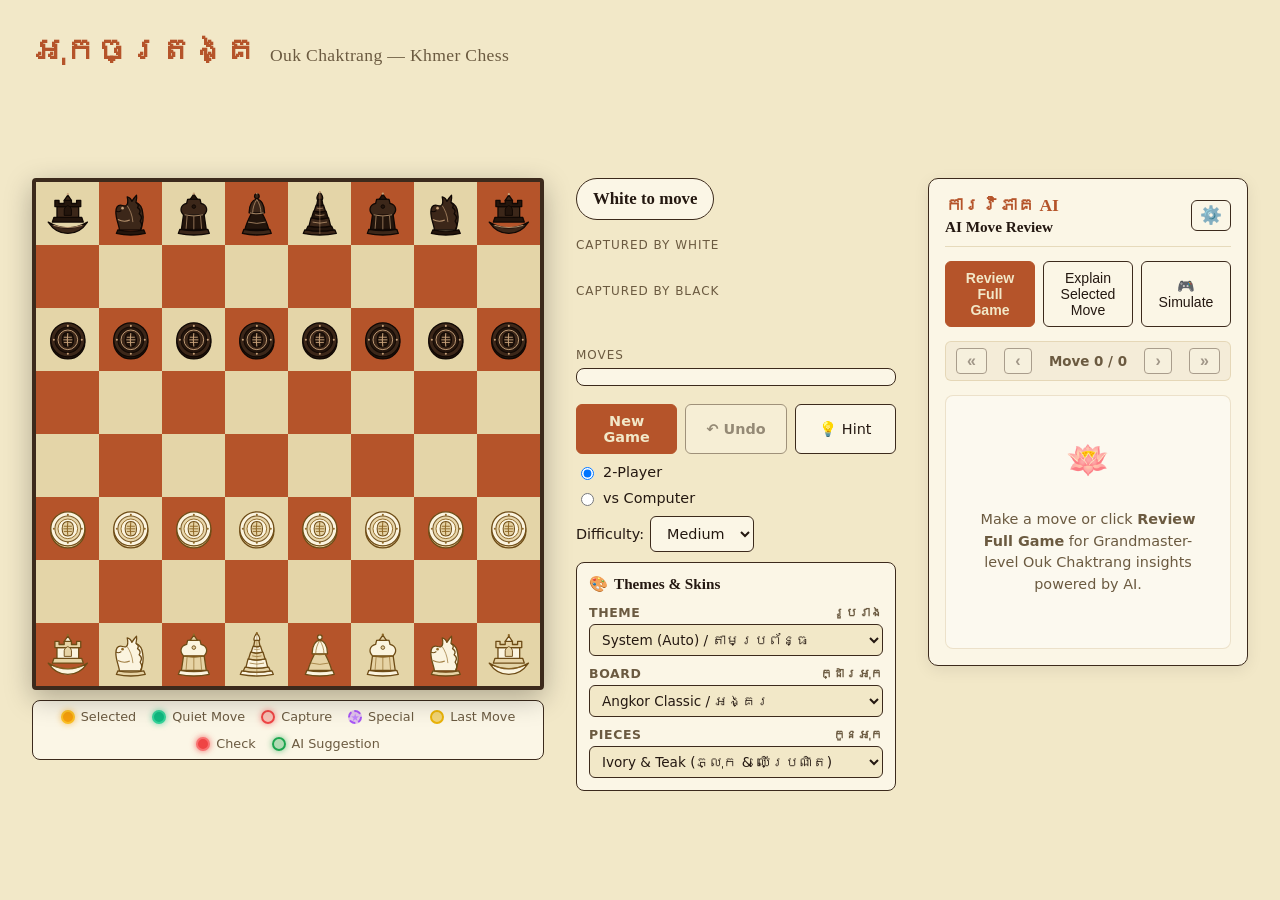
==== artifact/ouk-chaktrong.html @ 2ec713c2 "ui: keep the move list following the newest move without moving the page On a phone the panel sits b" ====
<!doctype html>
<html lang="en">
<head>
<meta charset="utf-8">
<!-- Without this a mobile browser lays the page out at 980px and scales it
     down, so every responsive rule in the stylesheet measures the wrong
     viewport. index.html carries the same tag; the <head> here is rebuilt from
     scratch rather than copied, so it has to be repeated. -->
<meta name="viewport" content="width=device-width, initial-scale=1">
<title>Ouk Chaktrang</title>
<style>
/* Palette grounded in the subject: Angkor sandstone (laterite), palm-leaf
   manuscript parchment, dark teak game boards, temple gilt, jade. */
:root {
  --ink: #241811;
  --parchment: #e4d5a8;
  --parchment-light: #f2e8c8;
  --laterite: #b5542a;
  --teak: #3c2a1c;
  --teak-deep: #241a12;
  --gilt: #a8823a;
  --jade: #4f7a5c;
  --danger: #a8342a;
  --warning: #8a5a12;
  --warning-bg: #f0dfae;

  /* App Theme Tokens (Light default) */
  --bg: #f2e8c8;
  --surface: #fbf6e6;
  --surface-alt: #f0e3bf;
  --text: #241811;
  --text-muted: #6b5a40;
  --border: #3c2a1c;
  --accent: #a8823a;
  --header-title: #b5542a;

  /* Board Theme Tokens (Angkor Classic default) */
  --square-light: #e4d5a8;
  --square-dark: #b5542a;
  --board-border: #3c2a1c;
  --target-dot: #10b981;
  --target-dot-border: rgba(255, 255, 255, 0.85);
  --target-dot-shadow: rgba(0, 0, 0, 0.5);
  --capture-ring: #ef4444;
  --selected-bg: rgba(245, 158, 11, 0.45);
  --selected-border: #f59e0b;
  --selected-glow: rgba(245, 158, 11, 0.45);
  --last-move-bg: rgba(234, 179, 8, 0.40);
  --last-move-border: rgba(217, 119, 6, 0.85);

  /* Recommendation overlay. Deliberately defined once rather than per board
     theme: the played-vs-recommended contrast has to read identically on every
     board so the comparison never depends on which theme is active. */
  --arrow-played: #d97706;
  --arrow-recommend: #16a34a;
  --played-sq-bg: rgba(217, 119, 6, 0.28);
  --played-sq-border: rgba(217, 119, 6, 0.9);
  --recommend-sq-bg: rgba(22, 163, 74, 0.32);
  --recommend-sq-border: rgba(22, 163, 74, 0.95);
}

@media (prefers-color-scheme: dark) {
  :root:not([data-theme="light"]):not([data-theme="obsidian"]) {
    --bg: #1f1610;
    --surface: #2c2015;
    --surface-alt: #382a1d;
    --text: #ecdfc0;
    --text-muted: #b6a482;
    --border: #a8823a;
    --accent: #d4aa50;
    --header-title: #e07248;
    --warning-bg: #4a3a14;
    --warning: #e0b354;
  }
}

:root[data-theme="dark"] {
  --bg: #1f1610;
  --surface: #2c2015;
  --surface-alt: #382a1d;
  --text: #ecdfc0;
  --text-muted: #b6a482;
  --border: #a8823a;
  --accent: #d4aa50;
  --header-title: #e07248;
  --warning-bg: #4a3a14;
  --warning: #e0b354;
}

:root[data-theme="obsidian"] {
  --bg: #0d1117;
  --surface: #161b22;
  --surface-alt: #21262d;
  --text: #f0f6fc;
  --text-muted: #8b949e;
  --border: #30363d;
  --accent: #d29922;
  --header-title: #e3b341;
  --warning-bg: #341a04;
  --warning: #f2cc60;
}

/* Board Skins */
:root[data-board="angkor"], [data-board="angkor"] {
  --square-light: #e4d5a8;
  --square-dark: #b5542a;
  --board-border: #3c2a1c;
  --target-dot: #10b981;
  --target-dot-border: rgba(255, 255, 255, 0.85);
  --target-dot-shadow: rgba(0, 0, 0, 0.5);
  --capture-ring: #ef4444;
  --selected-bg: rgba(245, 158, 11, 0.45);
  --selected-border: #f59e0b;
  --selected-glow: rgba(245, 158, 11, 0.45);
  --last-move-bg: rgba(234, 179, 8, 0.40);
  --last-move-border: rgba(217, 119, 6, 0.85);
}

:root[data-board="teak"], [data-board="teak"] {
  --square-light: #dfc8a0;
  --square-dark: #5c391f;
  --board-border: #8b5a2b;
  --target-dot: #22c55e;
  --target-dot-border: rgba(255, 255, 255, 0.85);
  --target-dot-shadow: rgba(0, 0, 0, 0.55);
  --capture-ring: #f87171;
  --selected-bg: rgba(250, 204, 21, 0.45);
  --selected-border: #eab308;
  --selected-glow: rgba(234, 179, 8, 0.5);
  --last-move-bg: rgba(234, 179, 8, 0.42);
  --last-move-border: rgba(202, 138, 4, 0.85);
}

:root[data-board="jade"], [data-board="jade"] {
  --square-light: #d4e2d9;
  --square-dark: #3b634e;
  --board-border: #234433;
  --target-dot: #00d2ff;
  --target-dot-border: rgba(255, 255, 255, 0.9);
  --target-dot-shadow: rgba(0, 0, 0, 0.55);
  --capture-ring: #f43f5e;
  --selected-bg: rgba(251, 191, 36, 0.46);
  --selected-border: #f59e0b;
  --selected-glow: rgba(245, 158, 11, 0.5);
  --last-move-bg: rgba(245, 158, 11, 0.40);
  --last-move-border: rgba(217, 119, 6, 0.85);
}

:root[data-board="sandstone"], [data-board="sandstone"] {
  --square-light: #ded5c8;
  --square-dark: #625749;
  --board-border: #3f362c;
  --target-dot: #10b981;
  --target-dot-border: rgba(255, 255, 255, 0.85);
  --target-dot-shadow: rgba(0, 0, 0, 0.5);
  --capture-ring: #ef4444;
  --selected-bg: rgba(245, 158, 11, 0.45);
  --selected-border: #f59e0b;
  --selected-glow: rgba(245, 158, 11, 0.45);
  --last-move-bg: rgba(234, 179, 8, 0.42);
  --last-move-border: rgba(217, 119, 6, 0.85);
}

:root[data-board="obsidian"], [data-board="obsidian"] {
  --square-light: #4c5663;
  --square-dark: #1b1e22;
  --board-border: #b89758;
  --target-dot: #34d399;
  --target-dot-border: rgba(255, 255, 255, 0.9);
  --target-dot-shadow: rgba(0, 0, 0, 0.6);
  --capture-ring: #f87171;
  --selected-bg: rgba(245, 158, 11, 0.45);
  --selected-border: #fbbf24;
  --selected-glow: rgba(251, 191, 36, 0.55);
  --last-move-bg: rgba(234, 179, 8, 0.45);
  --last-move-border: rgba(250, 204, 21, 0.9);
}

:root[data-board="saffron"], [data-board="saffron"] {
  --square-light: #faeee2;
  --square-dark: #cc6d36;
  --board-border: #883516;
  --target-dot: #10b981;
  --target-dot-border: rgba(255, 255, 255, 0.9);
  --target-dot-shadow: rgba(0, 0, 0, 0.5);
  --capture-ring: #ef4444;
  --selected-bg: rgba(234, 179, 8, 0.45);
  --selected-border: #eab308;
  --selected-glow: rgba(234, 179, 8, 0.5);
  --last-move-bg: rgba(234, 179, 8, 0.42);
  --last-move-border: rgba(202, 138, 4, 0.85);
}

* { box-sizing: border-box; }

/* Stop mobile Safari/Chrome inflating text when a phone is rotated to
   landscape - the layout below sizes itself, and inflation fights it. */
html { -webkit-text-size-adjust: 100%; text-size-adjust: 100%; }

/* Several panel elements are toggled with the `hidden` attribute but carry an
   author `display` rule, which outranks the user-agent rule `display: none`
   and leaves them rendering while "hidden". Restore the attribute's meaning
   once, globally, rather than per component. */
[hidden] { display: none !important; }

body {
  margin: 0;
  background: var(--bg);
  color: var(--text);
  transition: background-color 0.25s ease, color 0.25s ease;
}

@media (prefers-reduced-motion: no-preference) {
  .oc-square, .oc-square::after, button, select { transition: opacity 0.15s ease, box-shadow 0.15s ease, background-color 0.15s ease, border-color 0.15s ease; }
}

.oc-app {
  /* One source of truth for the page gutter. The board, the legend and every
     panel measure themselves against it, so they stay flush with each other at
     any width instead of each picking its own idea of the edge. */
  --app-pad: clamp(12px, 3.5vw, 32px);
  display: flex;
  flex-wrap: wrap;
  align-items: flex-start;
  gap: clamp(16px, 2.5vw, 32px);
  padding: var(--app-pad);
  /* Notch and home-indicator clearance. max() keeps the normal gutter on every
     device that reports a zero inset, which is most of them. */
  padding-left: max(var(--app-pad), env(safe-area-inset-left));
  padding-right: max(var(--app-pad), env(safe-area-inset-right));
  padding-bottom: max(var(--app-pad), env(safe-area-inset-bottom));
  min-height: 100vh;
  /* svh is the viewport with the mobile URL bar showing, so the first paint is
     not already taller than the screen. Ordered as a progressive override. */
  min-height: 100svh;
  font-family: "Work Sans", system-ui, sans-serif;
}

.oc-header {
  width: 100%;
  display: flex;
  align-items: baseline;
  gap: 14px;
  flex-wrap: wrap;
}
.oc-title-km {
  font-family: "Noto Serif Khmer", serif;
  font-size: 2rem;
  font-weight: 600;
  color: var(--header-title, var(--laterite));
  margin: 0;
}
.oc-title-en {
  font-family: "Fraunces", Georgia, serif;
  font-size: 1.1rem;
  font-weight: 500;
  color: var(--text-muted);
  letter-spacing: 0.02em;
}

.oc-board-wrap {
  display: flex;
  flex-direction: column;
  gap: 10px;
  /* Board and legend both read this, so the legend always tracks the board. */
  --board-size: min(90vw, 512px);
  min-width: 0; /* a flex item defaults to min-content, which the board exceeds */
}

.oc-board {
  position: relative; /* containing block for .oc-arrow-layer */
  display: grid;
  /* 1fr, not minmax(36px, 64px): a fixed track minimum totals 296px with the
     border and overflows the element's own width below that, pushing the board
     off the side of a small phone. Fractional tracks just divide whatever
     width the board is given. */
  grid-template-columns: repeat(8, 1fr);
  grid-template-rows: repeat(8, 1fr);
  border: 4px solid var(--board-border, var(--border));
  border-radius: 4px;
  width: var(--board-size);
  max-width: 100%;
  aspect-ratio: 1;
  box-shadow: 0 8px 28px rgba(0, 0, 0, 0.28);
  transition: border-color 0.25s ease, box-shadow 0.25s ease;
}

.oc-board-legend {
  display: flex;
  flex-wrap: wrap;
  align-items: center;
  justify-content: center;
  gap: 12px 16px;
  padding: 8px 12px;
  background: var(--surface);
  border: 1px solid var(--border);
  border-radius: 8px;
  font-size: 0.8rem;
  color: var(--text-muted);
  width: var(--board-size);
  max-width: 100%;
}
.oc-legend-item {
  display: inline-flex;
  align-items: center;
  gap: 6px;
  font-weight: 500;
}
.oc-legend-indicator {
  width: 14px;
  height: 14px;
  border-radius: 50%;
  display: inline-flex;
  align-items: center;
  justify-content: center;
  font-size: 0.65rem;
  flex-shrink: 0;
}
.oc-legend-selected {
  background: #f59e0b;
  border: 2px solid #fbbf24;
  box-shadow: 0 0 6px rgba(245, 158, 11, 0.6);
}
.oc-legend-target {
  background: #10b981;
  border: 2px solid #34d399;
  box-shadow: 0 0 6px rgba(16, 185, 129, 0.6);
}
.oc-legend-capture {
  background: rgba(239, 68, 68, 0.3);
  border: 2px solid #ef4444;
  box-shadow: 0 0 6px rgba(239, 68, 68, 0.6);
}
.oc-legend-special {
  background: rgba(168, 85, 247, 0.3);
  border: 2px dashed #a855f7;
  color: #c084fc;
  font-weight: bold;
}
.oc-legend-lastmove {
  background: rgba(234, 179, 8, 0.5);
  border: 2px solid #eab308;
}
.oc-legend-check {
  background: #ef4444;
  border: 2px solid #f87171;
  box-shadow: 0 0 6px rgba(239, 68, 68, 0.8);
}
.oc-legend-recommend {
  background: var(--recommend-sq-bg);
  border: 2px solid var(--recommend-sq-border);
  box-shadow: 0 0 6px rgba(22, 163, 74, 0.6);
}

/* --- AI recommendation overlay ------------------------------------------
   Shown only while "Show on board" is active. The board is rewound to the
   position before the reviewed move so both arrows start from squares whose
   pieces are actually there. */

.oc-arrow-layer {
  position: absolute;
  inset: 0;
  width: 100%;
  height: 100%;
  pointer-events: none;
  z-index: 3; /* above .oc-piece (z-index 1) */
  overflow: visible;
}
.oc-arrow {
  stroke-linecap: round;
  /* Stroke widths are in board units (1 = one square) because of the 8x8
     viewBox, so the arrows scale with the board instead of needing media
     queries. */
  fill: none;
}
.oc-arrow-played-line {
  stroke: var(--arrow-played);
  stroke-width: 0.1;
  stroke-dasharray: 0.22 0.16;
  opacity: 0.75;
}
.oc-arrow-recommend-line {
  stroke: var(--arrow-recommend);
  stroke-width: 0.15;
  opacity: 0.95;
  filter: drop-shadow(0 0 3px rgba(0, 0, 0, 0.45));
}

.oc-square.played-from,
.oc-square.played-to {
  background-image: linear-gradient(var(--played-sq-bg), var(--played-sq-bg));
  box-shadow: inset 0 0 0 2px var(--played-sq-border);
}
/* The live-board hint reuses the review overlay's green so "what the engine
   would play" reads the same wherever it is shown. */
.oc-square.recommend-from,
.oc-square.recommend-to,
.oc-square.hint-from,
.oc-square.hint-to {
  background-image: linear-gradient(var(--recommend-sq-bg), var(--recommend-sq-bg));
  box-shadow: inset 0 0 0 3px var(--recommend-sq-border), inset 0 0 14px rgba(22, 163, 74, 0.35);
}
/* A square can be both the played origin and the recommended origin (same
   piece, different destination) - the recommendation wins the border. */
.oc-square.played-from.recommend-from,
.oc-square.played-to.recommend-to,
.oc-square.played-from.recommend-to,
.oc-square.played-to.recommend-from {
  box-shadow: inset 0 0 0 3px var(--recommend-sq-border), inset 0 0 0 6px var(--played-sq-border);
}
.oc-square {
  position: relative;
  display: flex;
  align-items: center;
  justify-content: center;
  cursor: pointer;
  /* Squares are tapped, never dragged or double-tapped: drop the browser's
     300ms double-tap-to-zoom wait so a move registers immediately. */
  touch-action: manipulation;
  transition: background-color 0.2s ease, box-shadow 0.2s ease;
  user-select: none;
}
.oc-square.light { background: var(--square-light); }
.oc-square.dark { background: var(--square-dark); }

/* 1. Last Move: highlights both origin (from) and destination (to) squares */
.oc-square.last-move {
  background-image: linear-gradient(var(--last-move-bg), var(--last-move-bg));
  box-shadow: inset 0 0 0 2.5px var(--last-move-border), inset 0 0 14px rgba(234, 179, 8, 0.35);
}

/* 2. Selected Square: rich luminous golden highlight wash */
.oc-square.selected {
  background-image: linear-gradient(var(--selected-bg), var(--selected-bg)) !important;
  box-shadow: inset 0 0 0 3.5px var(--selected-border), 0 0 18px var(--selected-glow) !important;
  z-index: 2;
}

/* 3. In Check: radiant danger glow behind King */
.oc-square.in-check {
  background-image: radial-gradient(circle at center, rgba(239, 68, 68, 0.92) 0%, rgba(220, 38, 38, 0.6) 50%, rgba(185, 28, 28, 0.25) 80%, transparent 100%) !important;
  box-shadow: inset 0 0 0 3.5px #ef4444, 0 0 18px rgba(239, 68, 68, 0.75) !important;
  animation: oc-check-pulse 1.6s ease-in-out infinite;
  z-index: 2;
}

/* 4. Legal Move Target: prominent luminous emerald dot */
.oc-square.legal-target::after {
  content: '';
  position: absolute;
  width: 32%;
  height: 32%;
  border-radius: 50%;
  background: var(--target-dot, #10b981);
  border: 2px solid var(--target-dot-border, rgba(255, 255, 255, 0.9));
  box-shadow: 0 2px 8px var(--target-dot-shadow, rgba(0, 0, 0, 0.5)), 0 0 12px var(--target-dot, #10b981);
  opacity: 0.95;
  pointer-events: none;
  z-index: 3;
  transform: scale(1);
  transition: transform 0.15s cubic-bezier(0.34, 1.56, 0.64, 1), box-shadow 0.15s ease, background-color 0.15s ease;
}
@media (hover: hover) {
  .oc-square.legal-target:hover::after {
    transform: scale(1.3);
    opacity: 1;
    box-shadow: 0 4px 12px rgba(0, 0, 0, 0.65), 0 0 16px var(--target-dot, #10b981);
  }
}

/* 5. Legal Capture Target: distinct ruby target reticle ring framing the enemy piece */
.oc-square.legal-capture::after {
  content: '';
  position: absolute;
  inset: 4px;
  border-radius: 50%;
  border: 4px solid var(--capture-ring, #ef4444);
  background: rgba(239, 68, 68, 0.22);
  box-shadow: 0 0 14px rgba(239, 68, 68, 0.6), inset 0 0 10px rgba(239, 68, 68, 0.35);
  pointer-events: none;
  z-index: 3;
  animation: oc-capture-pulse 1.8s ease-in-out infinite;
  transition: border-width 0.15s ease, box-shadow 0.15s ease, background-color 0.15s ease;
}
@media (hover: hover) {
  .oc-square.legal-capture:hover::after {
    border-width: 5px;
    background: rgba(239, 68, 68, 0.32);
    box-shadow: 0 0 18px rgba(239, 68, 68, 0.8), inset 0 0 14px rgba(239, 68, 68, 0.5);
  }
}

/* 6. Special Move Target: King Jump, Queen Double-step, Trey Promotion */
.oc-square.legal-special::after {
  content: '★';
  position: absolute;
  display: flex;
  align-items: center;
  justify-content: center;
  inset: 6px;
  border-radius: 50%;
  border: 3.5px dashed #a855f7;
  background: radial-gradient(circle, rgba(168, 85, 247, 0.35) 0%, rgba(147, 51, 234, 0.15) 70%, transparent 100%);
  color: #f3e8ff;
  font-size: 1.1rem;
  font-weight: 700;
  box-shadow: 0 0 14px rgba(168, 85, 247, 0.75), inset 0 0 10px rgba(168, 85, 247, 0.4);
  pointer-events: none;
  z-index: 3;
  animation: oc-special-pulse 1.8s ease-in-out infinite;
}
@media (hover: hover) {
  .oc-square.legal-special:hover::after {
    border-width: 4.5px;
    transform: scale(1.08);
    box-shadow: 0 0 20px rgba(168, 85, 247, 0.9), inset 0 0 14px rgba(168, 85, 247, 0.6);
  }
}

/* Moveable piece hover indicator */
.oc-square.can-move {
  cursor: pointer;
}
.oc-square.can-move .oc-piece {
  transition: transform 0.15s cubic-bezier(0.34, 1.56, 0.64, 1);
}
@media (hover: hover) {
  .oc-square.can-move:hover {
    filter: brightness(1.08);
  }
  .oc-square.can-move:hover .oc-piece {
    transform: scale(1.08) translateY(-2px);
  }
}

.oc-square:focus-visible { outline: 3px solid var(--accent); outline-offset: -3px; }
.oc-piece { width: 82%; height: 82%; pointer-events: none; z-index: 1; position: relative; }

/* Pulse Keyframes */
@keyframes oc-capture-pulse {
  0%, 100% {
    transform: scale(1);
    opacity: 0.92;
  }
  50% {
    transform: scale(0.96);
    opacity: 1;
  }
}

@keyframes oc-special-pulse {
  0%, 100% {
    transform: scale(1) rotate(0deg);
    opacity: 0.95;
  }
  50% {
    transform: scale(0.96) rotate(15deg);
    opacity: 1;
  }
}

@keyframes oc-check-pulse {
  0%, 100% {
    box-shadow: inset 0 0 0 3.5px #ef4444, 0 0 12px rgba(239, 68, 68, 0.5);
  }
  50% {
    box-shadow: inset 0 0 0 4px #f87171, 0 0 22px rgba(239, 68, 68, 0.85);
  }
}

.oc-panel {
  min-width: 260px;
  max-width: 320px;
  display: flex;
  flex-direction: column;
  gap: 18px;
}

.oc-status {
  display: inline-flex;
  align-items: center;
  font-family: "Fraunces", Georgia, serif;
  font-weight: 600;
  font-size: 1.05rem;
  padding: 10px 16px;
  border-radius: 999px;
  background: var(--surface);
  border: 1px solid var(--border);
  width: fit-content;
}
.oc-counting {
  background: var(--warning-bg);
  color: var(--warning);
  padding: 10px 14px;
  border-radius: 8px;
  font-size: 0.88rem;
  line-height: 1.4;
}

.oc-section-label {
  font-size: 0.75rem;
  text-transform: uppercase;
  letter-spacing: 0.08em;
  color: var(--text-muted);
  margin: 0 0 6px;
}
.oc-captured { display: flex; flex-wrap: wrap; gap: 4px; min-height: 26px; }
.oc-captured .oc-piece { width: 20px; height: 20px; }

.oc-moves {
  max-height: 180px;
  overflow-y: auto;
  /* The list follows the newest move by scrolling itself (see
     keepActiveMoveInView in src/ui.js). Containment keeps that - and a flick
     past either end - inside the list rather than chaining to the document,
     which on a phone would carry the board off screen. */
  overscroll-behavior: contain;
  font-variant-numeric: tabular-nums;
  font-size: 0.88rem;
  background: var(--surface);
  border: 1px solid var(--border);
  border-radius: 8px;
  padding: 8px 12px;
}

.oc-controls { display: flex; flex-direction: column; gap: 10px; }
.oc-controls label { font-size: 0.9rem; display: flex; align-items: center; gap: 6px; }
.oc-controls button, .oc-controls select {
  font-family: inherit;
  font-size: 0.9rem;
  padding: 8px 12px;
  border-radius: 6px;
  border: 1px solid var(--border);
  background: var(--surface);
  color: var(--text);
  cursor: pointer;
}
.oc-controls button:hover, .oc-controls select:hover { border-color: var(--accent); }
.oc-controls button:focus-visible, .oc-controls select:focus-visible,
.oc-btn-row {
  display: flex;
  gap: 8px;
}
.oc-btn-row button {
  flex: 1;
}
#oc-new-game {
  background: var(--laterite);
  color: var(--parchment-light);
  border-color: var(--laterite);
  font-weight: 600;
}
#oc-hint-btn[aria-pressed="true"] {
  border-color: var(--recommend-sq-border);
  box-shadow: inset 0 0 0 1px var(--recommend-sq-border);
}
#oc-undo-btn {
  background: var(--surface);
  color: var(--text);
  border: 1px solid var(--border);
  font-weight: 600;
  display: inline-flex;
  align-items: center;
  justify-content: center;
  gap: 4px;
}
#oc-undo-btn:hover:not(:disabled) {
  border-color: var(--accent);
  background: rgba(168, 130, 58, 0.12);
  color: var(--accent);
}
#oc-undo-btn:disabled {
  opacity: 0.45;
  cursor: not-allowed;
}

/* Theme & Appearance Customization */
.oc-theme-card {
  background: var(--surface);
  border: 1px solid var(--border);
  border-radius: 8px;
  padding: 12px;
  display: flex;
  flex-direction: column;
  gap: 10px;
}
.oc-theme-card-title {
  font-family: "Fraunces", Georgia, serif;
  font-size: 0.95rem;
  font-weight: 600;
  color: var(--text);
  display: flex;
  align-items: center;
  gap: 6px;
  margin: 0 0 2px;
}
.oc-theme-row {
  display: flex;
  flex-direction: column;
  gap: 4px;
}
.oc-theme-row label {
  font-size: 0.78rem;
  font-weight: 600;
  text-transform: uppercase;
  letter-spacing: 0.05em;
  color: var(--text-muted);
  display: flex;
  align-items: center;
  justify-content: space-between;
}
.oc-theme-row select {
  font-family: inherit;
  font-size: 0.85rem;
  padding: 6px 8px;
  border-radius: 6px;
  border: 1px solid var(--border);
  background: var(--bg);
  color: var(--text);
  cursor: pointer;
  transition: border-color 0.15s ease;
}
.oc-theme-row select:hover {
  border-color: var(--accent);
}
.oc-theme-row select:focus-visible {
  outline: 2px solid var(--accent);
  outline-offset: 1px;
}

/* Move list interactive items & badges */
.oc-move-item {
  display: flex;
  align-items: center;
  justify-content: space-between;
  padding: 4px 6px;
  border-radius: 4px;
  cursor: pointer;
  user-select: none;
}
.oc-move-item:hover {
  background: rgba(168, 130, 58, 0.15);
}
.oc-move-item.selected {
  background: var(--accent);
  color: #fff;
  font-weight: 600;
}
.oc-move-badge-dot {
  font-size: 0.75rem;
  margin-left: 6px;
}

/* AI Review Panel */
.oc-review-panel {
  min-width: 280px;
  max-width: 380px;
  flex: 1 1 300px;
  display: flex;
  flex-direction: column;
  gap: 14px;
  background: var(--surface);
  border: 1px solid var(--border);
  border-radius: 10px;
  padding: 16px;
  box-shadow: 0 4px 16px rgba(0, 0, 0, 0.08);
}

.oc-review-header {
  display: flex;
  align-items: center;
  justify-content: space-between;
  border-bottom: 1px solid rgba(168, 130, 58, 0.25);
  padding-bottom: 10px;
}

.oc-review-title-group {
  display: flex;
  flex-direction: column;
  gap: 2px;
}
.oc-review-title-km {
  font-family: "Noto Serif Khmer", serif;
  font-size: 1.1rem;
  font-weight: 600;
  color: var(--laterite);
}
.oc-review-title {
  font-family: "Fraunces", Georgia, serif;
  font-size: 0.95rem;
  font-weight: 600;
  color: var(--text);
}

.oc-icon-btn {
  background: transparent;
  border: 1px solid var(--border);
  border-radius: 6px;
  cursor: pointer;
  padding: 6px 8px;
  font-size: 1.1rem;
  line-height: 1;
  color: var(--text);
  transition: all 0.2s ease;
}
.oc-icon-btn:hover {
  background: rgba(168, 130, 58, 0.2);
  border-color: var(--accent);
}
@media (hover: hover) {
  .oc-icon-btn:hover { transform: rotate(15deg); }
}

.oc-review-actions {
  display: flex;
  gap: 8px;
  flex-wrap: wrap;
}
.oc-btn-accent {
  flex: 1;
  background: var(--laterite);
  color: var(--parchment-light);
  border: 1px solid var(--laterite);
  font-weight: 600;
  padding: 8px 12px;
  border-radius: 6px;
  cursor: pointer;
  font-size: 0.88rem;
  transition: background 0.15s ease, transform 0.1s ease;
}
.oc-btn-accent:hover {
  background: #9c4521;
}
.oc-btn-accent:active {
  transform: scale(0.98);
}
.oc-btn-secondary {
  flex: 1;
  background: var(--surface);
  color: var(--text);
  border: 1px solid var(--border);
  font-weight: 500;
  padding: 8px 12px;
  border-radius: 6px;
  cursor: pointer;
  font-size: 0.88rem;
  transition: border-color 0.15s ease;
}
.oc-btn-secondary:hover {
  border-color: var(--accent);
  background: rgba(168, 130, 58, 0.08);
}
.oc-btn-text {
  background: transparent;
  border: none;
  color: var(--danger);
  cursor: pointer;
  font-size: 0.8rem;
  text-decoration: underline;
  padding: 2px 4px;
}

/* Progress bar */
.oc-review-progress-wrap {
  display: flex;
  flex-direction: column;
  gap: 6px;
  background: rgba(168, 130, 58, 0.1);
  padding: 8px 10px;
  border-radius: 6px;
}
.oc-review-progress-bar {
  width: 100%;
  height: 6px;
  background: rgba(0, 0, 0, 0.1);
  border-radius: 999px;
  overflow: hidden;
}
.oc-review-progress-fill {
  height: 100%;
  width: 0%;
  background: var(--jade);
  transition: width 0.2s ease;
}
.oc-review-progress-text {
  font-size: 0.8rem;
  color: var(--text-muted);
}

/* Navigation step bar */
.oc-nav-bar {
  display: flex;
  align-items: center;
  justify-content: space-between;
  gap: 4px;
  background: rgba(168, 130, 58, 0.08);
  padding: 6px 10px;
  border-radius: 6px;
  border: 1px solid rgba(168, 130, 58, 0.2);
}
.oc-nav-btn {
  background: var(--surface);
  border: 1px solid var(--border);
  border-radius: 4px;
  font-size: 1rem;
  font-weight: 700;
  padding: 4px 10px;
  cursor: pointer;
  color: var(--text);
  line-height: 1;
}
.oc-nav-btn:hover:not(:disabled) {
  border-color: var(--accent);
  background: var(--accent);
  color: #fff;
}
.oc-nav-btn:disabled {
  opacity: 0.4;
  cursor: not-allowed;
}
.oc-nav-label {
  font-size: 0.84rem;
  font-weight: 600;
  color: var(--text-muted);
}

/* Review Card */
.oc-review-card {
  min-height: 180px;
  background: rgba(255, 255, 255, 0.35);
  border: 1px solid rgba(168, 130, 58, 0.2);
  border-radius: 8px;
  padding: 14px;
  display: flex;
  flex-direction: column;
}
/* A selector list cannot be continued by an @media rule, so the comma below
   used to make the browser discard both halves and no dark theme ever got the
   darkened card. Split into the two rules that were meant. */
:root[data-theme="dark"] .oc-review-card,
:root[data-theme="obsidian"] .oc-review-card {
  background: rgba(0, 0, 0, 0.2);
}
@media (prefers-color-scheme: dark) {
  :root:not([data-theme="light"]) .oc-review-card {
    background: rgba(0, 0, 0, 0.2);
  }
}

.oc-review-placeholder {
  display: flex;
  flex-direction: column;
  align-items: center;
  justify-content: center;
  text-align: center;
  padding: 24px 12px;
  color: var(--text-muted);
  font-size: 0.9rem;
  line-height: 1.5;
  margin: auto;
}
.oc-review-placeholder-icon {
  font-size: 2.2rem;
  margin-bottom: 8px;
}

.oc-review-badge-row {
  display: flex;
  align-items: center;
  gap: 8px;
  flex-wrap: wrap;
  margin-bottom: 8px;
}
.oc-badge {
  font-size: 0.78rem;
  font-weight: 600;
  padding: 3px 8px;
  border-radius: 999px;
  background: var(--surface);
  border: 1px solid var(--border);
  color: var(--text);
}
.oc-badge-quality {
  border-color: var(--accent);
}
.oc-eval-badge {
  font-size: 0.78rem;
  font-weight: 600;
  color: var(--text-muted);
  margin-left: auto;
}

.oc-review-card-title {
  margin: 4px 0 8px;
  font-family: "Fraunces", Georgia, serif;
  font-size: 1.05rem;
  font-weight: 600;
  color: var(--laterite);
}
.oc-review-explanation {
  font-size: 0.88rem;
  line-height: 1.55;
  margin: 0 0 10px;
  color: var(--text);
}

.oc-better-move {
  background: rgba(16, 185, 129, 0.12);
  border-left: 3px solid var(--jade);
  padding: 6px 10px;
  border-radius: 4px;
  font-size: 0.82rem;
  margin-bottom: 10px;
}
.oc-better-label {
  font-weight: 600;
  color: var(--jade);
  margin-right: 4px;
}
/* Says whether the drawn arrow came from the language model or the fallback
   local search, so the advice is never anonymous. */
.oc-rec-source {
  display: inline-block;
  margin-right: 6px;
  padding: 1px 7px;
  border-radius: 999px;
  font-size: 0.7rem;
  font-weight: 600;
  white-space: nowrap;
  background: rgba(120, 120, 120, 0.18);
  border: 1px solid rgba(120, 120, 120, 0.45);
  color: var(--text-muted, var(--text));
}
.oc-rec-source.is-llm {
  background: rgba(22, 163, 74, 0.18);
  border-color: var(--recommend-sq-border);
  color: var(--jade);
}

.oc-show-on-board-btn {
  display: block;
  margin-top: 8px;
  padding: 5px 10px;
  font: inherit;
  font-size: 0.78rem;
  font-weight: 600;
  color: var(--jade);
  background: transparent;
  border: 1.5px solid var(--jade);
  border-radius: 999px;
  cursor: pointer;
  transition: background-color 0.15s ease, color 0.15s ease;
}
.oc-show-on-board-btn:hover {
  background: rgba(22, 163, 74, 0.15);
}
.oc-show-on-board-btn.active {
  background: var(--jade);
  color: var(--surface);
}
.oc-show-on-board-btn:focus-visible {
  outline: 2px solid var(--accent);
  outline-offset: 2px;
}

.oc-review-tags {
  display: flex;
  flex-wrap: wrap;
  gap: 6px;
  margin-top: auto;
}
.oc-tag-pill {
  font-size: 0.72rem;
  padding: 2px 7px;
  border-radius: 4px;
  background: rgba(168, 130, 58, 0.15);
  color: var(--text-muted);
  font-weight: 500;
}

/* Settings Dialog */
.oc-dialog {
  border: none;
  border-radius: 12px;
  padding: 0;
  background: transparent;
  max-width: 520px;
  width: 90vw;
  /* Height, not width, is what runs out on a phone held sideways - and that is
     wider than the phone breakpoint, so the cap belongs here. */
  max-height: 90svh;
  box-shadow: 0 16px 48px rgba(0, 0, 0, 0.35);
}
.oc-dialog::backdrop {
  background: rgba(0, 0, 0, 0.6);
  backdrop-filter: blur(3px);
}
.oc-dialog-content {
  background: var(--surface);
  color: var(--text);
  border: 2px solid var(--border);
  border-radius: 12px;
  padding: 24px;
  display: flex;
  flex-direction: column;
  gap: 16px;
  /* Scroll the form rather than the page, so Save stays reachable when the
     on-screen keyboard has eaten half the viewport. */
  max-height: 90svh;
  overflow-y: auto;
  overscroll-behavior: contain;
}
.oc-dialog-header {
  display: flex;
  align-items: center;
  justify-content: space-between;
}
.oc-dialog-header h2 {
  margin: 0;
  font-family: "Fraunces", Georgia, serif;
  font-size: 1.25rem;
  color: var(--laterite);
}
.oc-dialog-close {
  background: transparent;
  border: none;
  font-size: 1.4rem;
  cursor: pointer;
  color: var(--text-muted);
  line-height: 1;
}
.oc-dialog-close:hover {
  color: var(--text);
}
.oc-dialog-desc {
  margin: 0;
  font-size: 0.88rem;
  color: var(--text-muted);
  line-height: 1.4;
}

.oc-presets {
  display: flex;
  flex-direction: column;
  gap: 6px;
  background: rgba(168, 130, 58, 0.08);
  padding: 10px;
  border-radius: 8px;
}
.oc-preset-label {
  font-size: 0.78rem;
  font-weight: 600;
  text-transform: uppercase;
  letter-spacing: 0.05em;
  color: var(--text-muted);
}
.oc-preset-btns {
  display: flex;
  flex-wrap: wrap;
  gap: 6px;
}
.oc-preset-btn {
  background: var(--surface);
  border: 1px solid var(--border);
  border-radius: 4px;
  font-size: 0.8rem;
  padding: 4px 8px;
  cursor: pointer;
  color: var(--text);
}
.oc-preset-btn:hover {
  border-color: var(--accent);
  background: rgba(168, 130, 58, 0.15);
}

.oc-settings-form {
  display: flex;
  flex-direction: column;
  gap: 14px;
}
.oc-settings-form label {
  display: flex;
  flex-direction: column;
  gap: 4px;
  font-size: 0.88rem;
  font-weight: 500;
}
.oc-settings-form label.oc-checkbox-label {
  flex-direction: row;
  align-items: center;
  gap: 8px;
  cursor: pointer;
  margin-top: 2px;
}
.oc-settings-form label.oc-checkbox-label input[type="checkbox"] {
  width: 16px;
  height: 16px;
  cursor: pointer;
  accent-color: var(--laterite);
}
.oc-settings-form input,
.oc-settings-form select {
  font-family: inherit;
  font-size: 0.9rem;
  padding: 8px 10px;
  border-radius: 6px;
  border: 1px solid var(--border);
  background: var(--bg);
  color: var(--text);
}
.oc-settings-form input:focus,
.oc-settings-form select:focus {
  outline: 2px solid var(--accent);
}

.oc-input-password-wrap {
  display: flex;
  position: relative;
  align-items: center;
}
.oc-input-password-wrap input {
  flex: 1;
  padding-right: 36px;
}
.oc-toggle-password {
  position: absolute;
  right: 6px;
  background: transparent;
  border: none;
  cursor: pointer;
  padding: 4px;
  font-size: 0.9rem;
}

.oc-dialog-status {
  font-size: 0.85rem;
  min-height: 20px;
  font-weight: 500;
}
.oc-dialog-status.success { color: var(--jade); }
.oc-dialog-status.error { color: var(--danger); }
.oc-dialog-status.loading { color: var(--warning); }

.oc-dialog-actions {
  display: flex;
  justify-content: flex-end;
  gap: 10px;
  margin-top: 6px;
}

/* =========================================================================
   Responsive layout
   -------------------------------------------------------------------------
   The desktop layout is three flex columns - board, game panel, review panel -
   that wrap when they run out of room. Wrapping alone is not enough on a
   phone: the columns carry desktop minimum widths that overflow a 320px
   screen, and the board sized itself from the viewport rather than from its
   column, so it ignored the page gutter and hung off the right edge.

   The breakpoints below are placed where the layout actually runs out of
   room, not at device names:
     1024px - the review panel loses its side-by-side slot
      880px - board + game panel no longer fit on one row (512+32+260+gutter)
      760px - phone: one column, compact spacing, board fills the gutter
      380px - the smallest phones still in use
   ========================================================================= */

/* --- Tablet: panels that have wrapped onto their own row should use it,
   rather than sitting at a desktop max-width with dead space beside them. --- */
@media (max-width: 1024px) {
  .oc-panel {
    flex: 1 1 260px;
    max-width: none;
  }
  .oc-review-panel {
    max-width: none;
  }
}

/* --- Single column. The board keeps a sane maximum and centres itself; the
   panels take the full width they now have. --- */
@media (max-width: 880px) {
  .oc-board-wrap {
    flex: 1 1 100%;
    width: 100%;
    align-items: center;
    --board-size: min(100%, 560px);
  }
  .oc-panel,
  .oc-review-panel {
    flex: 1 1 100%;
    width: 100%;
    min-width: 0;
    max-width: none;
  }
}

/* --- Phone. Below this width the board is narrower than its 560px cap, so it
   simply fills the column and every element lines up on the same gutter. --- */
@media (max-width: 760px) {
  .oc-board-wrap {
    --board-size: 100%;
  }

  /* Vertical space is the scarce resource: the board should be reachable
     without scrolling past a desktop-sized masthead. */
  .oc-header {
    gap: 4px 10px;
  }
  .oc-title-km {
    font-size: 1.5rem;
  }
  .oc-title-en {
    font-size: 0.92rem;
  }

  .oc-panel {
    gap: 14px;
  }

  .oc-board-legend {
    gap: 8px 12px;
    padding: 8px 10px;
    font-size: 0.74rem;
  }

  .oc-status {
    font-size: 1rem;
    padding: 9px 14px;
  }

  /* Keep the move list from growing into a second page: past this height a
     long game scrolls inside the list, which follows the newest move on its
     own, instead of pushing the controls below it further down every move. */
  .oc-moves {
    max-height: 30vh;
  }

  /* New Game / Undo / Hint: three across is right, but the desktop padding
     forces "New Game" onto two lines and the row goes ragged. */
  .oc-btn-row {
    gap: 6px;
  }
  .oc-btn-row button {
    padding: 10px 6px;
    font-size: 0.82rem;
    white-space: nowrap;
  }

  /* The primary review action gets its own row; the two secondary ones pair
     up beneath it, instead of three cramped columns of wrapped text. */
  .oc-review-actions {
    display: grid;
    grid-template-columns: 1fr 1fr;
    gap: 8px;
  }
  #oc-review-game-btn {
    grid-column: 1 / -1;
  }

  .oc-review-panel {
    padding: 14px;
    gap: 12px;
  }
  .oc-review-card {
    min-height: 140px;
    padding: 12px;
  }
  .oc-review-placeholder {
    padding: 16px 8px;
  }

  .oc-nav-bar {
    gap: 2px;
    padding: 5px 6px;
  }
  .oc-nav-label {
    font-size: 0.8rem;
  }

  /* The star drawn on a special-move square is a fixed 1.1rem, which crowds a
     square once it drops under ~44px. */
  .oc-square.legal-special::after {
    font-size: 0.9rem;
    inset: 4px;
    border-width: 3px;
  }

  /* Settings dialog: near-full-bleed, and scrollable so the Save button stays
     reachable when the keyboard is up. */
  .oc-dialog {
    width: calc(100vw - 20px);
    max-width: none;
    max-height: 88svh;
  }
  .oc-dialog-content {
    padding: 16px;
    gap: 13px;
    max-height: 88svh;
    overflow-y: auto;
  }
  .oc-dialog-actions {
    flex-direction: column;
    gap: 8px;
  }
  .oc-dialog-actions button {
    width: 100%;
  }
}

/* --- Smallest phones (320-380px). --- */
@media (max-width: 380px) {
  .oc-title-km {
    font-size: 1.32rem;
  }
  .oc-board-legend {
    gap: 6px 10px;
    font-size: 0.7rem;
  }
  .oc-legend-indicator {
    width: 12px;
    height: 12px;
  }
  .oc-btn-row button {
    padding: 10px 4px;
    font-size: 0.78rem;
  }
  .oc-review-badge-row {
    gap: 6px;
  }
  /* The eval badge is pushed to the far end by margin-left:auto; on one line
     with two other badges that leaves it stranded. */
  .oc-eval-badge {
    margin-left: 0;
  }
  .oc-preset-btns {
    gap: 5px;
  }
}

/* --- Short landscape (phone on its side). Height, not width, is the limit
   here: size the board off the viewport height so the whole board stays on
   screen, and let the game panel sit beside it in the width that frees up. --- */
@media (orientation: landscape) and (max-height: 560px) {
  .oc-app {
    gap: 12px;
    align-items: flex-start;
  }
  .oc-header {
    gap: 4px 10px;
  }
  .oc-title-km {
    font-size: 1.25rem;
  }
  .oc-title-en {
    font-size: 0.85rem;
  }
  .oc-board-wrap {
    flex: 0 0 auto;
    width: auto;
    align-items: flex-start;
    /* Leave room for the masthead and gutters above/below the board, and never
       take so much width that the panel beside it is unusable. */
    --board-size: min(calc(100svh - 96px), calc(100vw - 300px), 512px);
  }
  .oc-panel {
    flex: 1 1 240px;
    min-width: 0;
    max-width: none;
  }
  .oc-review-panel {
    flex: 1 1 100%;
  }
  .oc-moves {
    max-height: 150px;
  }
}

/* --- Touch input. Applies to any coarse pointer regardless of width, since a
   small tablet can be touch-only at a size none of the width queries hit. --- */
@media (pointer: coarse) {
  /* 44px is the smallest reliably tappable target. */
  .oc-controls button,
  .oc-controls select,
  .oc-controls label,
  .oc-theme-row select,
  .oc-btn-accent,
  .oc-btn-secondary,
  .oc-preset-btn,
  .oc-nav-btn,
  .oc-icon-btn {
    min-height: 44px;
  }
  .oc-dialog-close {
    min-width: 44px;
    min-height: 44px;
  }
  .oc-toggle-password {
    min-width: 40px;
    min-height: 40px;
  }
  .oc-show-on-board-btn,
  .oc-btn-text {
    min-height: 40px;
    padding: 9px 14px;
  }
  /* Move-list rows are the one list here that is tapped to navigate. */
  .oc-move-item {
    padding: 9px 8px;
  }
  .oc-controls input[type="radio"],
  .oc-settings-form input[type="checkbox"] {
    width: 20px;
    height: 20px;
  }

  /* iOS Safari zooms the whole page in when a focused field's text is under
     16px, and does not zoom back out on blur. */
  .oc-settings-form input,
  .oc-settings-form select,
  .oc-controls select,
  .oc-theme-row select {
    font-size: 16px;
  }

  /* Tapped, not double-tapped: skip the browser's double-tap-to-zoom wait. */
  button,
  select,
  .oc-move-item {
    touch-action: manipulation;
  }
}

</style>
</head>
<body>

<div class="oc-app">
  <div class="oc-header">
    <h1 class="oc-title-km">អុកចត្រង្គ</h1>
    <span class="oc-title-en">Ouk Chaktrang &mdash; Khmer Chess</span>
  </div>
  <div class="oc-board-wrap">
    <div class="oc-board" id="board"></div>
    <div class="oc-board-legend">
      <div class="oc-legend-item" title="Click any piece to select it"><span class="oc-legend-indicator oc-legend-selected"></span><span>Selected</span></div>
      <div class="oc-legend-item" title="Move to empty square"><span class="oc-legend-indicator oc-legend-target"></span><span>Quiet Move</span></div>
      <div class="oc-legend-item" title="Capture enemy piece"><span class="oc-legend-indicator oc-legend-capture"></span><span>Capture</span></div>
      <div class="oc-legend-item" title="King Jump, Queen 2-step, or Trey Promotion"><span class="oc-legend-indicator oc-legend-special">★</span><span>Special</span></div>
      <div class="oc-legend-item" title="Last moved squares"><span class="oc-legend-indicator oc-legend-lastmove"></span><span>Last Move</span></div>
      <div class="oc-legend-item" title="King under attack"><span class="oc-legend-indicator oc-legend-check"></span><span>Check</span></div>
      <div class="oc-legend-item" title="Move the engine recommends instead"><span class="oc-legend-indicator oc-legend-recommend"></span><span>AI Suggestion</span></div>
    </div>
  </div>
  <div class="oc-panel">
    <div class="oc-status" id="status">White to move</div>
    <div class="oc-counting" id="counting" hidden></div>
    <div>
      <p class="oc-section-label">Captured by White</p>
      <div class="oc-captured" id="captured-by-white"></div>
      <p class="oc-section-label">Captured by Black</p>
      <div class="oc-captured" id="captured-by-black"></div>
    </div>
    <div>
      <p class="oc-section-label">Moves</p>
      <div class="oc-moves" id="moves"></div>
    </div>
    <div class="oc-controls" id="controls"></div>
  </div>
  <div class="oc-review-panel" id="review-panel">
    <div class="oc-review-header">
      <div class="oc-review-title-group">
        <span class="oc-review-title-km">ការវិភាគ AI</span>
        <span class="oc-review-title">AI Move Review</span>
      </div>
      <button class="oc-icon-btn" id="oc-open-settings" title="AI Settings" aria-label="Open AI Settings">⚙️</button>
    </div>

    <div class="oc-review-actions">
      <button class="oc-btn-accent" id="oc-review-game-btn">Review Full Game</button>
      <button class="oc-btn-secondary" id="oc-explain-current-btn">Explain Selected Move</button>
      <button class="oc-btn-secondary" id="oc-simulate-current-btn" title="Simulate AI recommendation without API key">🎮 Simulate</button>
    </div>

    <div class="oc-review-progress-wrap" id="oc-review-progress-wrap" hidden>
      <div class="oc-review-progress-bar"><div class="oc-review-progress-fill" id="oc-review-progress-fill"></div></div>
      <span class="oc-review-progress-text" id="oc-review-progress-text">Analyzing move 1 of 10...</span>
      <button class="oc-btn-text" id="oc-cancel-review-btn">Cancel</button>
    </div>

    <div class="oc-nav-bar" id="oc-nav-bar">
      <button class="oc-nav-btn" id="oc-nav-first" title="First Move" aria-label="First Move">&laquo;</button>
      <button class="oc-nav-btn" id="oc-nav-prev" title="Previous Move" aria-label="Previous Move">&lsaquo;</button>
      <span class="oc-nav-label" id="oc-nav-label">Move 0 / 0</span>
      <button class="oc-nav-btn" id="oc-nav-next" title="Next Move" aria-label="Next Move">&rsaquo;</button>
      <button class="oc-nav-btn" id="oc-nav-last" title="Current / Last Move" aria-label="Current Move">&raquo;</button>
    </div>

    <div class="oc-review-card" id="oc-review-card">
      <div class="oc-review-placeholder" id="oc-review-placeholder">
        <div class="oc-review-placeholder-icon">🪷</div>
        <p>Make a move or click <strong>Review Full Game</strong> for Grandmaster-level Ouk Chaktrang insights powered by AI.</p>
      </div>
      <div class="oc-review-content" id="oc-review-content" hidden>
        <div class="oc-review-badge-row">
          <span class="oc-badge" id="oc-move-badge">1. e3-e4</span>
          <span class="oc-badge oc-badge-quality" id="oc-quality-badge">🟢 Best Move</span>
          <span class="oc-eval-badge" id="oc-eval-badge">Eval: 0.0</span>
        </div>
        <h3 class="oc-review-card-title" id="oc-review-title">Solid Center Trey Push</h3>
        <p class="oc-review-explanation" id="oc-review-explanation"></p>
        <div class="oc-better-move" id="oc-better-move" hidden>
          <span class="oc-better-label">💡 Better Line:</span>
          <span class="oc-rec-source" id="oc-rec-source" hidden></span>
          <span id="oc-better-move-text"></span>
          <button type="button" class="oc-show-on-board-btn" id="oc-show-on-board-btn" aria-pressed="false" hidden>👁 Show on board</button>
        </div>
        <div class="oc-review-tags" id="oc-review-tags"></div>
      </div>
    </div>
  </div>
</div>

<!-- AI Review Settings Dialog -->
<dialog class="oc-dialog" id="oc-settings-dialog">
  <div class="oc-dialog-content">
    <div class="oc-dialog-header">
      <h2>AI Review Configuration</h2>
      <button class="oc-dialog-close" id="oc-close-settings" aria-label="Close settings">&times;</button>
    </div>
    <p class="oc-dialog-desc">Connect any OpenAI-compatible endpoint (OpenAI, OpenRouter, Groq, Ollama, LM Studio, DeepSeek).</p>
    
    <div class="oc-presets">
      <span class="oc-preset-label">Quick Presets:</span>
      <div class="oc-preset-btns">
        <button type="button" class="oc-preset-btn oc-preset-sim" data-preset="simulation" style="font-weight:600;color:var(--laterite)">🎮 Simulation (No Key)</button>
        <button type="button" class="oc-preset-btn" data-preset="openai">OpenAI</button>
        <button type="button" class="oc-preset-btn" data-preset="openrouter">OpenRouter</button>
        <button type="button" class="oc-preset-btn" data-preset="groq">Groq</button>
        <button type="button" class="oc-preset-btn" data-preset="ollama">Ollama (Local)</button>
        <button type="button" class="oc-preset-btn" data-preset="lmstudio">LM Studio (Local)</button>
      </div>
    </div>

    <form class="oc-settings-form" id="oc-settings-form" method="dialog">
      <label>
        <span>API Base URL:</span>
        <input type="text" id="oc-setting-base-url" placeholder="https://api.openai.com/v1" required>
      </label>
      <label>
        <span>API Key (Stored locally in browser):</span>
        <div class="oc-input-password-wrap">
          <input type="password" id="oc-setting-api-key" placeholder="sk-...">
          <button type="button" class="oc-toggle-password" id="oc-toggle-api-key" title="Toggle visibility">👁️</button>
        </div>
      </label>
      <label>
        <span>Model Name:</span>
        <input type="text" id="oc-setting-model" placeholder="gpt-4o-mini" required>
      </label>
      <label>
        <span>Explanation Language:</span>
        <select id="oc-setting-lang">
          <option value="en">English (with Khmer chess terms)</option>
          <option value="km">ភាសាខ្មែរ (Khmer)</option>
          <option value="both">Bilingual (English + Khmer)</option>
        </select>
      </label>
      <label class="oc-checkbox-label">
        <input type="checkbox" id="oc-setting-use-proxy">
        <span>Use Local Dev Server Proxy (Bypass CORS for local / tunnel endpoints)</span>
      </label>
      <div class="oc-dialog-status" id="oc-dialog-status"></div>
      <div class="oc-dialog-actions">
        <button type="button" class="oc-btn-secondary" id="oc-test-connection">Test Connection</button>
        <button type="submit" class="oc-btn-accent" id="oc-save-settings">Save Settings</button>
      </div>
    </form>
  </div>
</dialog>


<script>
(function (root) {
  'use strict';

  var FILES = 'abcdefgh';

  function squareName(rank, file) {
    return FILES[file] + (rank + 1);
  }

  function parseSquare(name) {
    var file = FILES.indexOf(name[0]);
    var rank = parseInt(name.slice(1), 10) - 1;
    return { rank: rank, file: file };
  }

  function inBounds(rank, file) {
    return rank >= 0 && rank < 8 && file >= 0 && file < 8;
  }

  var START_BACK_RANK_WHITE = ['R', 'N', 'B', 'K', 'Q', 'B', 'N', 'R'];
  var START_BACK_RANK_BLACK = ['R', 'N', 'B', 'Q', 'K', 'B', 'N', 'R'];

  function createInitialState() {
    var board = new Array(64).fill(null);
    for (var file = 0; file < 8; file++) {
      board[0 * 8 + file] = { type: START_BACK_RANK_WHITE[file], color: 'w' };
      board[2 * 8 + file] = { type: 'P', color: 'w' };
      board[5 * 8 + file] = { type: 'P', color: 'b' };
      board[7 * 8 + file] = { type: START_BACK_RANK_BLACK[file], color: 'b' };
    }
    return {
      board: board,
      turn: 'w',
      fullMoveNumber: 1,
      history: [],
      kingHasMoved: { w: false, b: false },
      queenHasMoved: { w: false, b: false },
      anyCaptureYet: false,
      counting: { active: false, trigger: null, disadvantagedColor: null, tierBase: null, budget: null, elapsed: 0 },
      status: 'active',
      winner: null
    };
  }

  function pieceAt(state, rank, file) {
    if (!inBounds(rank, file)) return null;
    return state.board[rank * 8 + file];
  }

  function opposite(color) { return color === 'w' ? 'b' : 'w'; }

  var KING_STEPS = [[1,0],[1,1],[0,1],[-1,1],[-1,0],[-1,-1],[0,-1],[1,-1]];
  var KNIGHT_STEPS = [[1,2],[2,1],[2,-1],[1,-2],[-1,-2],[-2,-1],[-2,1],[-1,2]];
  var DIAGONAL_DIRS = [[1,1],[-1,1],[-1,-1],[1,-1]];
  var ORTHOGONAL_DIRS = [[1,0],[-1,0],[0,1],[0,-1]];

  function addStepMoves(state, rank, file, steps, piece, out) {
    steps.forEach(function (d) {
      var r2 = rank + d[0], f2 = file + d[1];
      if (!inBounds(r2, f2)) return;
      var occ = pieceAt(state, r2, f2);
      if (occ && occ.color === piece.color) return;
      out.push({ from: { rank: rank, file: file }, to: { rank: r2, file: f2 }, piece: piece, captured: occ || null, special: null });
    });
  }

  function addSlideMoves(state, rank, file, dirs, piece, out) {
    dirs.forEach(function (d) {
      var r2 = rank + d[0], f2 = file + d[1];
      while (inBounds(r2, f2)) {
        var occ = pieceAt(state, r2, f2);
        if (occ && occ.color === piece.color) break;
        out.push({ from: { rank: rank, file: file }, to: { rank: r2, file: f2 }, piece: piece, captured: occ || null, special: null });
        if (occ) break;
        r2 += d[0]; f2 += d[1];
      }
    });
  }

  function bishopSteps(color) {
    var forward = color === 'w' ? [1, 0] : [-1, 0];
    return DIAGONAL_DIRS.concat([forward]);
  }

  // Pawns start on rank index 2 (White) / 5 (Black) and promote on reaching
  // the rank where the OPPONENT's pawns started.
  var WHITE_PROMOTION_RANK = 5; // display rank 6
  var BLACK_PROMOTION_RANK = 2; // display rank 3

  function promotionRankFor(color) {
    return color === 'w' ? WHITE_PROMOTION_RANK : BLACK_PROMOTION_RANK;
  }

  function pawnMoves(state, rank, file, piece, out) {
    var dir = piece.color === 'w' ? 1 : -1;
    var r1 = rank + dir;
    var promoRank = promotionRankFor(piece.color);

    if (inBounds(r1, file) && !pieceAt(state, r1, file)) {
      out.push({ from: { rank: rank, file: file }, to: { rank: r1, file: file }, piece: piece, captured: null, special: r1 === promoRank ? 'promotion' : null });
    }
    [-1, 1].forEach(function (df) {
      var f2 = file + df;
      if (!inBounds(r1, f2)) return;
      var occ = pieceAt(state, r1, f2);
      if (occ && occ.color !== piece.color) {
        out.push({ from: { rank: rank, file: file }, to: { rank: r1, file: f2 }, piece: piece, captured: occ, special: r1 === promoRank ? 'promotion' : null });
      }
    });
  }

  function generateBaseMoves(state, rank, file) {
    var piece = pieceAt(state, rank, file);
    if (!piece) return [];
    var out = [];
    switch (piece.type) {
      case 'K':
        addStepMoves(state, rank, file, KING_STEPS, piece, out);
        break;
      case 'Q':
        addStepMoves(state, rank, file, DIAGONAL_DIRS, piece, out);
        break;
      case 'B':
        addStepMoves(state, rank, file, bishopSteps(piece.color), piece, out);
        break;
      case 'N':
        addStepMoves(state, rank, file, KNIGHT_STEPS, piece, out);
        break;
      case 'R':
        addSlideMoves(state, rank, file, ORTHOGONAL_DIRS, piece, out);
        break;
      case 'P':
        pawnMoves(state, rank, file, piece, out);
        break;
    }
    return out;
  }

  function cloneBoard(board) {
    return board.map(function (p) { return p ? { type: p.type, color: p.color } : null; });
  }

  // Board/bookkeeping transition only — deliberately does NOT compute
  // status or counting. generateLegalMoves calls this (via isInCheck) once
  // per candidate move to test king safety; if it called the full applyMove
  // instead, computing one move's status would recursively require
  // computing every future ply's status too (deriveStatus ->
  // generateLegalMoves -> applyMove -> deriveStatus -> ...), which never
  // terminates. Only the public applyMove (below) finalizes status.
  function applyMoveRaw(state, move) {
    var board = cloneBoard(state.board);
    var fromIdx = move.from.rank * 8 + move.from.file;
    var toIdx = move.to.rank * 8 + move.to.file;
    var movedPiece = { type: move.piece.type, color: move.piece.color };
    if (move.special === 'promotion') movedPiece.type = 'Q';
    board[fromIdx] = null;
    board[toIdx] = movedPiece;

    var mover = state.turn;
    var next = {
      board: board,
      turn: opposite(mover),
      fullMoveNumber: mover === 'b' ? state.fullMoveNumber + 1 : state.fullMoveNumber,
      history: state.history.concat([move]),
      kingHasMoved: { w: state.kingHasMoved.w, b: state.kingHasMoved.b },
      queenHasMoved: { w: state.queenHasMoved.w, b: state.queenHasMoved.b },
      anyCaptureYet: state.anyCaptureYet || !!move.captured,
      counting: { active: state.counting.active, trigger: state.counting.trigger, disadvantagedColor: state.counting.disadvantagedColor, tierBase: state.counting.tierBase, budget: state.counting.budget, elapsed: state.counting.elapsed },
      status: 'active',
      winner: null
    };
    if (move.piece.type === 'K') next.kingHasMoved[mover] = true;
    if (move.piece.type === 'Q') next.queenHasMoved[mover] = true;
    return next;
  }

  function countAllPieces(state) {
    var n = 0;
    for (var i = 0; i < 64; i++) if (state.board[i]) n++;
    return n;
  }

  function hasPawns(state, color) {
    for (var i = 0; i < 64; i++) {
      var p = state.board[i];
      if (p && p.color === color && p.type === 'P') return true;
    }
    return false;
  }

  function isBareKing(state, color) {
    var count = 0;
    for (var i = 0; i < 64; i++) {
      var p = state.board[i];
      if (p && p.color === color) {
        if (p.type !== 'K') return false;
        count++;
      }
    }
    return count === 1;
  }

  function countType(state, color, type) {
    var n = 0;
    for (var i = 0; i < 64; i++) {
      var p = state.board[i];
      if (p && p.color === color && p.type === type) n++;
    }
    return n;
  }

  // Priority-ordered extrapolation of the documented table for material
  // combinations it doesn't explicitly name (see spec/plan Global Constraints).
  function materialTier(state, color) {
    var rooks = countType(state, color, 'R');
    var bishops = countType(state, color, 'B');
    var knights = countType(state, color, 'N');
    if (rooks >= 2) return { label: 'twoRooks', base: 8 };
    if (rooks >= 1) return { label: 'oneRook', base: 16 };
    if (bishops >= 2) return { label: 'twoBishops', base: 22 };
    if (knights >= 2) return { label: 'twoKnights', base: 32 };
    if (bishops >= 1) return { label: 'oneBishop', base: 44 };
    if (knights >= 1) return { label: 'oneKnight', base: 64 };
    return { label: 'metsOnly', base: 64 };
  }

  function emptyCounting() {
    return { active: false, trigger: null, disadvantagedColor: null, tierBase: null, budget: null, elapsed: 0 };
  }

  function updateCounting(prevCounting, state, moverColor) {
    var whiteBare = isBareKing(state, 'w');
    var blackBare = isBareKing(state, 'b');
    var bothPawnless = !hasPawns(state, 'w') && !hasPawns(state, 'b');

    if (whiteBare || blackBare) {
      var disadvantaged = whiteBare ? 'w' : 'b';
      var advantaged = opposite(disadvantaged);
      var tier = materialTier(state, advantaged);
      var total = countAllPieces(state);
      var budget = tier.base - total;
      var sameCount = prevCounting.active && prevCounting.trigger === 'bareKing' &&
        prevCounting.disadvantagedColor === disadvantaged && prevCounting.tierBase === tier.base;
      var elapsed = 0;
      if (sameCount) {
        elapsed = moverColor === advantaged ? prevCounting.elapsed + 1 : prevCounting.elapsed;
      }
      return { active: true, trigger: 'bareKing', disadvantagedColor: disadvantaged, tierBase: tier.base, budget: budget, elapsed: elapsed };
    }

    if (bothPawnless) {
      if (!prevCounting.active || prevCounting.trigger !== 'noProgress') {
        return { active: true, trigger: 'noProgress', disadvantagedColor: null, tierBase: 64, budget: 64, elapsed: 0 };
      }
      return { active: true, trigger: 'noProgress', disadvantagedColor: null, tierBase: 64, budget: 64, elapsed: prevCounting.elapsed + 1 };
    }

    return emptyCounting();
  }

  function applyMove(state, move) {
    var next = applyMoveRaw(state, move);
    var derived = deriveStatus(next);
    next.status = derived.status;
    next.winner = derived.winner;

    var mover = state.turn;
    next.counting = updateCounting(state.counting, next, mover);
    if (move.captured && next.counting.trigger === 'noProgress') {
      // A capture resets the no-progress clock even though both sides
      // remain pawnless (the trigger condition is unaffected by the capture).
      next.counting.elapsed = 0;
    }
    if (next.status === 'active' && next.counting.active && next.counting.elapsed >= next.counting.budget) {
      next.status = next.counting.trigger === 'bareKing' ? 'draw-counting' : 'draw-noprogress';
      next.winner = null;
    }
    return next;
  }

  // Attack detection deliberately does NOT reuse pawnMoves()'s forward-step
  // logic: a pawn's forward move requires an empty destination and is not a
  // threat, while its diagonal squares are threatened regardless of whether
  // anything currently occupies them. Reusing generateBaseMoves verbatim for
  // pawns would report the empty square ahead as "attacked", which is wrong.
  function pawnAttackSquares(rank, file, color) {
    var dir = color === 'w' ? 1 : -1;
    var r1 = rank + dir;
    var squares = [];
    [-1, 1].forEach(function (df) {
      var f2 = file + df;
      if (inBounds(r1, f2)) squares.push({ rank: r1, file: f2 });
    });
    return squares;
  }

  function isSquareAttacked(state, rank, file, byColor) {
    for (var r = 0; r < 8; r++) {
      for (var f = 0; f < 8; f++) {
        var p = pieceAt(state, r, f);
        if (!p || p.color !== byColor) continue;
        if (p.type === 'P') {
          var attacks = pawnAttackSquares(r, f, byColor);
          for (var k = 0; k < attacks.length; k++) {
            if (attacks[k].rank === rank && attacks[k].file === file) return true;
          }
          continue;
        }
        // Base patterns only: the first-move exceptions (Task 6) are move
        // options, not standing threats, and including them here would make
        // isInCheck depend circularly on their own eligibility check.
        var moves = generateBaseMoves(state, r, f);
        for (var i = 0; i < moves.length; i++) {
          if (moves[i].to.rank === rank && moves[i].to.file === file) return true;
        }
      }
    }
    return false;
  }

  function findKing(state, color) {
    for (var r = 0; r < 8; r++) {
      for (var f = 0; f < 8; f++) {
        var p = pieceAt(state, r, f);
        if (p && p.color === color && p.type === 'K') return { rank: r, file: f };
      }
    }
    return null;
  }

  function isInCheck(state, color) {
    var king = findKing(state, color);
    if (!king) return false;
    return isSquareAttacked(state, king.rank, king.file, opposite(color));
  }

  function addKingJumpIfEligible(state, rank, file, piece, out) {
    if (state.anyCaptureYet) return;
    if (state.kingHasMoved[piece.color]) return;
    if (isInCheck(state, piece.color)) return;
    KNIGHT_STEPS.forEach(function (d) {
      var r2 = rank + d[0], f2 = file + d[1];
      if (!inBounds(r2, f2)) return;
      var occ = pieceAt(state, r2, f2);
      if (occ && occ.color === piece.color) return;
      // Judgment call (see spec/plan Global Constraints): capturing is
      // allowed on this jump, matching a literal "moves like a horse" reading.
      out.push({ from: { rank: rank, file: file }, to: { rank: r2, file: f2 }, piece: piece, captured: occ || null, special: 'kingJump' });
    });
  }

  function addQueenDoubleStepIfEligible(state, rank, file, piece, out) {
    if (state.anyCaptureYet) return;
    if (state.queenHasMoved[piece.color]) return;
    var dir = piece.color === 'w' ? 1 : -1;
    var r1 = rank + dir, r2 = rank + 2 * dir;
    if (!inBounds(r2, file)) return;
    if (pieceAt(state, r1, file) || pieceAt(state, r2, file)) return;
    out.push({ from: { rank: rank, file: file }, to: { rank: r2, file: file }, piece: piece, captured: null, special: 'queenDoubleStep' });
  }

  function generatePseudoMoves(state, rank, file) {
    var piece = pieceAt(state, rank, file);
    if (!piece) return [];
    var out = generateBaseMoves(state, rank, file);
    if (piece.type === 'K') addKingJumpIfEligible(state, rank, file, piece, out);
    if (piece.type === 'Q') addQueenDoubleStepIfEligible(state, rank, file, piece, out);
    return out;
  }

  function generateLegalMoves(state, color) {
    var legal = [];
    for (var r = 0; r < 8; r++) {
      for (var f = 0; f < 8; f++) {
        var p = pieceAt(state, r, f);
        if (!p || p.color !== color) continue;
        var candidates = generatePseudoMoves(state, r, f);
        for (var i = 0; i < candidates.length; i++) {
          var resulting = applyMoveRaw(state, candidates[i]);
          if (!isInCheck(resulting, color)) legal.push(candidates[i]);
        }
      }
    }
    return legal;
  }

  function deriveStatus(state) {
    var sideToMove = state.turn;
    var inCheck = isInCheck(state, sideToMove);
    var hasMoves = generateLegalMoves(state, sideToMove).length > 0;
    if (!hasMoves && inCheck) return { status: 'checkmate', winner: opposite(sideToMove) };
    if (!hasMoves && !inCheck) return { status: 'stalemate', winner: null };
    return { status: 'active', winner: null };
  }

  var api = {
    squareName: squareName,
    parseSquare: parseSquare,
    inBounds: inBounds,
    createInitialState: createInitialState,
    pieceAt: pieceAt,
    generateBaseMoves: generateBaseMoves,
    opposite: opposite,
    applyMove: applyMove,
    promotionRankFor: promotionRankFor,
    isSquareAttacked: isSquareAttacked,
    isInCheck: isInCheck,
    generatePseudoMoves: generatePseudoMoves,
    generateLegalMoves: generateLegalMoves,
    findKing: findKing,
    deriveStatus: deriveStatus,
    materialTier: materialTier,
    countAllPieces: countAllPieces,
    hasPawns: hasPawns,
    isBareKing: isBareKing,
    undoMove: undoMove
  };

  function undoMove(state) {
    if (!state || !state.history || state.history.length === 0) return state;
    var targetLength = state.history.length - 1;
    var nextState = createInitialState();
    for (var i = 0; i < targetLength; i++) {
      nextState = applyMove(nextState, state.history[i]);
    }
    return nextState;
  }

  if (typeof module !== 'undefined' && module.exports) {
    module.exports = api;
  } else {
    root.OukEngine = api;
  }
})(typeof window !== 'undefined' ? window : globalThis);

(function (root) {
  'use strict';

  var OukEngine = (typeof module !== 'undefined' && module.exports) ? require('./engine.js') : root.OukEngine;

  var PIECE_VALUES = { R: 5, N: 3, B: 2.5, Q: 1.5, P: 1, K: 0 };
  var MOBILITY_WEIGHT = 0.02;

  function materialScore(state) {
    var score = 0;
    for (var i = 0; i < 64; i++) {
      var p = state.board[i];
      if (!p) continue;
      var v = PIECE_VALUES[p.type];
      score += p.color === 'w' ? v : -v;
    }
    return score;
  }

  function mobilityScore(state) {
    var white = OukEngine.generateLegalMoves(state, 'w').length;
    var black = OukEngine.generateLegalMoves(state, 'b').length;
    return MOBILITY_WEIGHT * (white - black);
  }

  function evaluate(state) {
    return materialScore(state) + mobilityScore(state);
  }

  var MATE_SCORE = 100000;

  function negamax(state, depth, ply, alpha, beta) {
    if (state.status !== 'active') {
      if (state.status === 'checkmate') {
        // state.turn has no moves and is checkmated: worst possible outcome
        // for state.turn. Subtracting ply prefers faster mates.
        return -(MATE_SCORE - ply);
      }
      // stalemate, draw-counting, draw-noprogress: all plain draws. This one
      // check is the entire mechanism by which the AI is counting-aware —
      // applyMove already resolved the counting rule into state.status.
      return 0;
    }
    if (depth === 0) {
      return (state.turn === 'w' ? 1 : -1) * evaluate(state);
    }
    var moves = OukEngine.generateLegalMoves(state, state.turn);
    var best = -Infinity;
    for (var i = 0; i < moves.length; i++) {
      var child = OukEngine.applyMove(state, moves[i]);
      var score = -negamax(child, depth - 1, ply + 1, -beta, -alpha);
      if (score > best) best = score;
      if (best > alpha) alpha = best;
      if (alpha >= beta) break;
    }
    return best;
  }

  function orderMoves(moves) {
    // Cheap move ordering: captures first (most valuable victim first).
    // Meaningfully improves alpha-beta pruning without a real static
    // exchange evaluation - good enough at this engine's search depth.
    return moves.slice().sort(function (a, b) {
      var av = a.captured ? PIECE_VALUES[a.captured.type] : -1;
      var bv = b.captured ? PIECE_VALUES[b.captured.type] : -1;
      return bv - av;
    });
  }

  function searchRoot(state, depth, deadline) {
    var moves = orderMoves(OukEngine.generateLegalMoves(state, state.turn));
    var bestMove = moves[0];
    var bestScore = -Infinity;
    var alpha = -Infinity, beta = Infinity;
    for (var i = 0; i < moves.length; i++) {
      if (deadline && i > 0 && Date.now() >= deadline) break;
      var child = OukEngine.applyMove(state, moves[i]);
      var score = -negamax(child, depth - 1, 1, -beta, -alpha);
      if (score > bestScore) {
        bestScore = score;
        bestMove = moves[i];
      }
      if (bestScore > alpha) alpha = bestScore;
    }
    return { move: bestMove, score: bestScore };
  }

  function chooseMove(state, options) {
    options = options || {};
    var timeLimitMs = options.timeLimitMs || 1000;
    var maxDepth = options.maxDepth || 6;
    var deadline = Date.now() + timeLimitMs;
    var best = null;

    for (var depth = 1; depth <= maxDepth; depth++) {
      if (depth > 1 && Date.now() >= deadline) break;
      var result = searchRoot(state, depth, deadline);
      best = result.move;
      if (Date.now() >= deadline) break;
      if (result.score >= MATE_SCORE - 100) break;
    }
    return best;
  }

  // A hint is advice to the human player, so it always searches at one fixed
  // strength rather than the opponent's difficulty setting - a hint from the
  // "easy" engine would be bad advice.
  var HINT_OPTIONS = { timeLimitMs: 800, maxDepth: 5 };

  function suggestMove(state) {
    // searchRoot takes moves[0] of an empty move list, so asking a finished
    // position for a move yields undefined. Say null instead, once, here.
    if (state.status !== 'active') return null;
    return chooseMove(state, HINT_OPTIONS);
  }

  var api = {
    evaluate: evaluate,
    suggestMove: suggestMove,
    negamax: negamax,
    MATE_SCORE: MATE_SCORE,
    chooseMove: chooseMove
  };

  if (typeof module !== 'undefined' && module.exports) {
    module.exports = api;
  } else {
    root.OukAI = api;
  }
})(typeof window !== 'undefined' ? window : globalThis);

(function (root) {
  'use strict';

  // Ouk Chaktrang (Khmer Chess) piece glyphs.
  // Each piece is carefully sculpted with authentic Southeast Asian silhouettes:
  // - K (King / Ang / Sdaach): Majestic tiered stupa spire & Mokot crown
  // - Q (Queen / Neang / Met): Noble lotus dome & pearl finial
  // - B (Bishop / Koul / Thom): Angkorian stepped pillar & flared shoulders
  // - N (Knight / Shes): Sculpted Khmer steed with arched neck & notched mane
  // - R (Rook / Touk): Royal barge boat hull with central pavilion canopy
  // - P (Pawn / Kun / Trey): Embossed circular cowrie-shell / lotus token

  var PIECES = {
    // King (Ang / Sdaach) - Tiered royal spire
    K: function (c) {
      return [
        // Base foundation tiers
        '<path d="M18 88 Q50 94 82 88 L79 81 Q50 86 21 81 Z" fill="' + c.base + '" stroke="' + c.stroke + '" stroke-width="2.5" stroke-linejoin="round"/>',
        '<path d="M24 81 Q50 86 76 81 L73 74 Q50 78 27 74 Z" fill="' + c.shade + '" stroke="' + c.stroke + '" stroke-width="2.5" stroke-linejoin="round"/>',
        // Lower throne waist
        '<path d="M29 74 Q50 78 71 74 L67 58 Q50 62 33 58 Z" fill="' + c.base + '" stroke="' + c.stroke + '" stroke-width="2.5" stroke-linejoin="round"/>',
        // Spire tier 1 (mid collar)
        '<path d="M34 58 Q50 62 66 58 L62 45 Q50 48 38 45 Z" fill="' + c.shade + '" stroke="' + c.stroke + '" stroke-width="2.5" stroke-linejoin="round"/>',
        // Spire tier 2 (upper collar)
        '<path d="M39 45 Q50 48 61 45 L57 33 Q50 36 43 33 Z" fill="' + c.base + '" stroke="' + c.stroke + '" stroke-width="2.5" stroke-linejoin="round"/>',
        // Spire tier 3 & finial spire
        '<path d="M44 33 Q50 35 56 33 L54 22 L46 22 Z" fill="' + c.shade + '" stroke="' + c.stroke + '" stroke-width="2.5" stroke-linejoin="round"/>',
        // Pointed crown lotus bud peak
        '<path d="M50 8 C45 14 43 18 45 22 L55 22 C57 18 55 14 50 8 Z" fill="' + c.base + '" stroke="' + c.stroke + '" stroke-width="2.5" stroke-linejoin="round"/>',
        '<circle cx="50" cy="8" r="2" fill="' + c.detail + '"/>',
        // Shading and depth accents
        '<path d="M50 10 L50 88" stroke="' + c.detail + '" stroke-width="1.5" stroke-linecap="round" opacity="0.6"/>',
        '<path d="M36 66 Q50 70 64 66" stroke="' + c.detail + '" stroke-width="1.8" fill="none" opacity="0.75"/>',
        '<path d="M41 52 Q50 55 59 52" stroke="' + c.detail + '" stroke-width="1.8" fill="none" opacity="0.75"/>',
        '<path d="M44 39 Q50 41 56 39" stroke="' + c.detail + '" stroke-width="1.5" fill="none" opacity="0.75"/>'
      ].join('');
    },

    // Queen (Neang / Met) - Noble lotus dome & pearl finial
    Q: function (c) {
      return [
        // Base foundation
        '<path d="M22 88 Q50 94 78 88 L75 80 Q50 85 25 80 Z" fill="' + c.base + '" stroke="' + c.stroke + '" stroke-width="2.5" stroke-linejoin="round"/>',
        // Flared lower bell
        '<path d="M27 80 C30 67 36 56 40 48 L60 48 C64 56 70 67 73 80 Z" fill="' + c.shade + '" stroke="' + c.stroke + '" stroke-width="2.5" stroke-linejoin="round"/>',
        // Rounded Lotus Dome
        '<path d="M35 48 C35 32 42 22 50 22 C58 22 65 32 65 48 Z" fill="' + c.base + '" stroke="' + c.stroke + '" stroke-width="2.5" stroke-linejoin="round"/>',
        // Lotus Pearl finial
        '<circle cx="50" cy="16" r="4.5" fill="' + c.base + '" stroke="' + c.stroke + '" stroke-width="2.5"/>',
        '<path d="M50 9 L52 12 L48 12 Z" fill="' + c.detail + '"/>',
        // Inner petal engravings & highlights
        '<path d="M50 22 C45 30 42 39 42 48" stroke="' + c.detail + '" stroke-width="1.8" fill="none" opacity="0.75"/>',
        '<path d="M50 22 C55 30 58 39 58 48" stroke="' + c.detail + '" stroke-width="1.8" fill="none" opacity="0.75"/>',
        '<path d="M37 48 Q50 52 63 48" stroke="' + c.detail + '" stroke-width="2" fill="none" opacity="0.8"/>',
        '<path d="M33 66 Q50 71 67 66" stroke="' + c.detail + '" stroke-width="1.8" fill="none" opacity="0.75"/>'
      ].join('');
    },

    // Bishop (Koul / Thom) - Stepped Angkorian pillar & elephant tusk shoulders
    B: function (c) {
      return [
        // Base foundation
        '<path d="M20 88 Q50 94 80 88 L77 80 Q50 85 23 80 Z" fill="' + c.base + '" stroke="' + c.stroke + '" stroke-width="2.5" stroke-linejoin="round"/>',
        // Upright fluted pillar
        '<path d="M26 80 L30 52 Q50 56 70 52 L74 80 Z" fill="' + c.shade + '" stroke="' + c.stroke + '" stroke-width="2.5" stroke-linejoin="round"/>',
        // Flared shoulder wings & notched crown
        '<path d="M30 52 C22 44 24 33 36 30 L38 22 Q50 20 62 22 L64 30 C76 33 78 44 70 52 Z" fill="' + c.base + '" stroke="' + c.stroke + '" stroke-width="2.5" stroke-linejoin="round"/>',
        // Pointed crown apex
        '<path d="M43 22 L50 12 L57 22 Z" fill="' + c.shade + '" stroke="' + c.stroke + '" stroke-width="2.5" stroke-linejoin="round"/>',
        '<circle cx="50" cy="11" r="2.2" fill="' + c.detail + '"/>',
        // Pillar fluting & collar details
        '<path d="M37 54 L35 79" stroke="' + c.detail + '" stroke-width="1.8" opacity="0.7"/>',
        '<path d="M50 55 L50 80" stroke="' + c.detail + '" stroke-width="1.8" opacity="0.7"/>',
        '<path d="M63 54 L65 79" stroke="' + c.detail + '" stroke-width="1.8" opacity="0.7"/>',
        '<path d="M32 52 Q50 56 68 52" stroke="' + c.detail + '" stroke-width="2" fill="none" opacity="0.8"/>',
        '<circle cx="50" cy="36" r="3.5" fill="' + c.shade + '" stroke="' + c.stroke + '" stroke-width="1.8"/>'
      ].join('');
    },

    // Knight (Shes) - Carved Khmer steed with flowing mane
    N: function (c) {
      return [
        // Base foundation
        '<path d="M22 88 Q50 94 78 88 L75 81 Q50 86 25 81 Z" fill="' + c.shade + '" stroke="' + c.stroke + '" stroke-width="2.5" stroke-linejoin="round"/>',
        // Steed silhouette with arched neck and notched mane
        '<path d="M28 81 C27 71 21 60 21 47 C21 38 25 33 30 33 C34 33 37 36 41 34 C44 32 45 26 43 17 C47 18 51 22 52 26 C55 21 58 17 61 14 C62 19 61 24 60 28 C67 31 72 38 73 48 C75 58 73 70 69 81 Z" fill="' + c.base + '" stroke="' + c.stroke + '" stroke-width="2.5" stroke-linejoin="round"/>',
        // Scalloped mane ridges along the neck crest
        '<path d="M60 28 Q67 32 63 38 Q71 43 66 50 Q74 56 68 64 Q74 72 69 81" fill="none" stroke="' + c.stroke + '" stroke-width="2.5" stroke-linejoin="round"/>',
        // Facial carvings (eye, brow, muzzle, chest harness)
        '<circle cx="34" cy="39" r="2.5" fill="' + c.detail + '"/>',
        '<path d="M22 45 Q26 47 31 44" stroke="' + c.stroke + '" stroke-width="2" fill="none" stroke-linecap="round"/>',
        '<path d="M25 61 Q37 67 48 62" stroke="' + c.detail + '" stroke-width="2.2" fill="none" opacity="0.85"/>',
        '<path d="M43 34 C48 42 53 52 54 66" stroke="' + c.detail + '" stroke-width="1.8" fill="none" opacity="0.7"/>'
      ].join('');
    },

    // Rook (Touk) - Royal barge boat hull & fortress temple canopy
    R: function (c) {
      return [
        // Swept royal boat hull
        '<path d="M12 66 C20 78 33 88 50 88 C67 88 80 78 88 66 C76 73 63 77 50 77 C37 77 24 73 12 66 Z" fill="' + c.base + '" stroke="' + c.stroke + '" stroke-width="2.5" stroke-linejoin="round"/>',
        // Lower deck platform
        '<path d="M20 66 L80 66 L77 57 L23 57 Z" fill="' + c.shade + '" stroke="' + c.stroke + '" stroke-width="2.5" stroke-linejoin="round"/>',
        // Temple pavilion tower walls
        '<path d="M29 57 L29 36 L71 36 L71 57 Z" fill="' + c.base + '" stroke="' + c.stroke + '" stroke-width="2.5" stroke-linejoin="round"/>',
        // Crenellated temple canopy & stepped eaves
        '<path d="M25 36 L25 24 L33 24 L33 30 L43 30 L43 24 L57 24 L57 30 L67 30 L67 24 L75 24 L75 36 Z" fill="' + c.shade + '" stroke="' + c.stroke + '" stroke-width="2.5" stroke-linejoin="round"/>',
        // Central pavilion spire peak
        '<path d="M43 24 L50 14 L57 24 Z" fill="' + c.base + '" stroke="' + c.stroke + '" stroke-width="2.5" stroke-linejoin="round"/>',
        '<circle cx="50" cy="12" r="2.2" fill="' + c.detail + '"/>',
        // Pavilion window arch & hull planking lines
        '<path d="M43 42 C43 37 50 34 50 34 C50 34 57 37 57 42 L57 53 L43 53 Z" fill="' + c.shade + '" stroke="' + c.stroke + '" stroke-width="1.8"/>',
        '<path d="M22 72 Q50 81 78 72" stroke="' + c.detail + '" stroke-width="2" fill="none" opacity="0.85"/>'
      ].join('');
    },

    // Pawn (Kun / Trey) - Embossed Cowrie-shell / Lotus token
    P: function (c) {
      return [
        // Outer medallion drop base
        '<circle cx="50" cy="54" r="33" fill="' + c.shade + '" stroke="' + c.stroke + '" stroke-width="2.5"/>',
        // Main raised token face
        '<circle cx="50" cy="50" r="33" fill="' + c.base + '" stroke="' + c.stroke + '" stroke-width="2.5"/>',
        // Stepped inner bevel ring
        '<circle cx="50" cy="50" r="25" fill="' + c.shade + '" stroke="' + c.stroke + '" stroke-width="2" opacity="0.9"/>',
        '<circle cx="50" cy="50" r="19" fill="' + c.base + '" stroke="' + c.detail + '" stroke-width="1.8"/>',
        // Central Cowrie-shell / Lotus motif
        '<path d="M50 36 C43 36 39 42 39 50 C39 58 43 64 50 64 C57 64 61 58 61 50 C61 42 57 36 50 36 Z" fill="' + c.shade + '" stroke="' + c.stroke + '" stroke-width="2" stroke-linejoin="round"/>',
        // Cowrie tooth slit & ridges
        '<path d="M50 37 Q48 50 50 63" stroke="' + c.detail + '" stroke-width="2" fill="none"/>',
        '<path d="M43 45 L57 45 M42 50 L58 50 M43 55 L57 55" stroke="' + c.detail + '" stroke-width="1.8" stroke-linecap="round"/>',
        // Outer cardinal decorative bead accents
        '<circle cx="50" cy="23" r="2" fill="' + c.detail + '"/>',
        '<circle cx="50" cy="77" r="2" fill="' + c.detail + '"/>',
        '<circle cx="23" cy="50" r="2" fill="' + c.detail + '"/>',
        '<circle cx="77" cy="50" r="2" fill="' + c.detail + '"/>'
      ].join('');
    }
  };

  // Handcrafted piece skins tailored for contrast and authentic Southeast Asian aesthetic.
  var SKINS = {
    'ivory-teak': {
      id: 'ivory-teak',
      name: 'Ivory & Teak',
      nameKm: 'ភ្លុក & ឈើប្រណិត',
      w: {
        base: '#fbf4df',    // Warm ivory / light boxwood
        shade: '#e6d3a5',   // Warm honey shadow tone
        stroke: '#6e4c16',  // Deep antique gold / bronze outline
        detail: '#8f6826'   // Engraved accent tone
      },
      b: {
        base: '#3c2719',    // Polished dark teak / ebony
        shade: '#23150c',   // Deep charred wood shadow
        stroke: '#100804',  // Midnight charcoal outline
        detail: '#c8a27a'   // Warm sandalwood/copper rim highlight
      }
    },
    'gold-bronze': {
      id: 'gold-bronze',
      name: 'Gold & Antique Bronze',
      nameKm: 'មាស & សំរឹទ្ធ',
      w: {
        base: '#ffe99c',    // Gleaming royal gold
        shade: '#d6b038',   // Rich gold shadow
        stroke: '#6b4d0e',  // Deep bronze boundary
        detail: '#946f1e'   // Gilt luster accents
      },
      b: {
        base: '#2f3b35',    // Patinated antique bronze
        shade: '#1c2420',   // Deep oxidized green-black
        stroke: '#0e1411',  // Obsidian rim
        detail: '#7da38d'   // Ancient verdigris highlight
      }
    },
    'jade-ruby': {
      id: 'jade-ruby',
      name: 'Imperial Jade & Ruby',
      nameKm: 'ត្បូងមរកត & ត្បូងទទឹម',
      w: {
        base: '#e3f5ed',    // Celadon pale white jade
        shade: '#b5e0ca',   // Soft mint jade contour
        stroke: '#215c3c',  // Deep pine jade outline
        detail: '#3f875f'   // Imperial emerald carvings
      },
      b: {
        base: '#4f141f',    // Deep polished ruby stone
        shade: '#2c080f',   // Dark burgundy shadow
        stroke: '#170307',  // Crimson soot contour
        detail: '#e66b7c'   // Bright ruby glint
      }
    },
    'sandstone': {
      id: 'sandstone',
      name: 'Bayon Sandstone & Basalt',
      nameKm: 'ថ្មភក់ & ថ្មបាសាល់',
      w: {
        base: '#f6ecdd',    // Sunlit Angkor sandstone
        shade: '#dbcaa9',   // Weathered porous stone shadow
        stroke: '#66533a',  // Earthy ochre outline
        detail: '#927956'   // Carved relief lines
      },
      b: {
        base: '#303236',    // Ancient volcanic basalt
        shade: '#1c1d20',   // Dark charcoal cavity
        stroke: '#0b0c0e',  // Basalt edge
        detail: '#9ea2aa'   // Light mineral dusting
      }
    },
    'modern': {
      id: 'modern',
      name: 'Modern Minimalist',
      nameKm: 'ស & ខ្មៅ ទំនើប',
      w: {
        base: '#ffffff',    // Crisp ceramic white
        shade: '#e2e8f0',   // Cool steel shadow
        stroke: '#334155',  // Slate contour
        detail: '#64748b'   // Clean metallic accents
      },
      b: {
        base: '#1e293b',    // Matte midnight carbon
        shade: '#0f172a',   // Deep carbon shadow
        stroke: '#020617',  // Pitch rim
        detail: '#94a3b8'   // Sharp titanium highlight
      }
    }
  };

  var currentSkin = 'ivory-teak';
  var PALETTES = SKINS['ivory-teak'];

  function setSkin(skinId) {
    if (SKINS[skinId]) {
      currentSkin = skinId;
      PALETTES = SKINS[skinId];
      return true;
    }
    return false;
  }

  function getSkin() {
    return currentSkin;
  }

  function getAvailableSkins() {
    return Object.keys(SKINS).map(function (key) {
      return {
        id: SKINS[key].id,
        name: SKINS[key].name,
        nameKm: SKINS[key].nameKm
      };
    });
  }

  function svgFor(type, color, customSkin) {
    var renderer = PIECES[type];
    if (!renderer) return '';
    var activeSkin = (customSkin && SKINS[customSkin]) ? SKINS[customSkin] : (SKINS[currentSkin] || SKINS['ivory-teak']);
    var palette = activeSkin[color] || activeSkin.w;
    var innerContent = renderer(palette);
    return '<svg viewBox="0 0 100 100" class="oc-piece" xmlns="http://www.w3.org/2000/svg">' + innerContent + '</svg>';
  }

  var api = {
    svgFor: svgFor,
    setSkin: setSkin,
    getSkin: getSkin,
    getAvailableSkins: getAvailableSkins,
    SKINS: SKINS
  };

  if (typeof module !== 'undefined' && module.exports) {
    module.exports = api;
  } else {
    root.OukPieces = api;
  }
})(typeof window !== 'undefined' ? window : globalThis);

(function (root) {
  'use strict';

  var OukEngine = (typeof module !== 'undefined' && module.exports) ? require('./engine.js') : root.OukEngine;
  var OukAI = (typeof module !== 'undefined' && module.exports) ? require('./ai.js') : root.OukAI;

  var PIECE_NAMES = {
    K: { km: 'ស្ដេច / អង (Sdaach / Ang)', en: 'King' },
    Q: { km: 'នាង / ម៉ែត្រ (Neang / Met)', en: 'Queen' },
    B: { km: 'គោល / ធំ (Koul / Thom)', en: 'Bishop' },
    N: { km: 'សេះ (Shes)', en: 'Knight / Horse' },
    R: { km: 'ទូក (Touk)', en: 'Rook / Boat' },
    P: { km: 'ត្រី / កូន (Trey / Kun)', en: 'Pawn / Fish' }
  };

  var DEFAULT_SETTINGS = {
    baseURL: 'https://api.openai.com/v1',
    apiKey: '',
    model: 'gpt-4o-mini',
    language: 'en', // 'en' | 'km' | 'both'
    temperature: 0.3,
    useProxy: false
  };

  var STORAGE_KEY = 'ouk_chaktrang_ai_review_settings';

  function loadSettings() {
    if (typeof localStorage === 'undefined') return Object.assign({}, DEFAULT_SETTINGS);
    try {
      var saved = localStorage.getItem(STORAGE_KEY);
      if (saved) {
        return Object.assign({}, DEFAULT_SETTINGS, JSON.parse(saved));
      }
    } catch (e) {
      console.warn('Failed to load review settings from localStorage:', e);
    }
    return Object.assign({}, DEFAULT_SETTINGS);
  }

  function saveSettings(settings) {
    if (typeof localStorage === 'undefined') return;
    try {
      localStorage.setItem(STORAGE_KEY, JSON.stringify(settings));
    } catch (e) {
      console.warn('Failed to save review settings to localStorage:', e);
    }
  }

  function formatMoveText(move, index) {
    var from = OukEngine.squareName(move.from.rank, move.from.file);
    var to = OukEngine.squareName(move.to.rank, move.to.file);
    var sep = move.captured ? 'x' : '-';
    var special = '';
    if (move.special === 'promotion') special = '=Q (Promoted to Trey/Met)';
    else if (move.special === 'kingJump') special = ' (King Jump)';
    else if (move.special === 'queenDoubleStep') special = ' (Queen 2-Step)';
    var prefix = typeof index === 'number' ? (index + 1) + '. ' : '';
    return prefix + move.piece.type + from + sep + to + special;
  }

  function renderAsciiBoard(state) {
    var lines = ['  a b c d e f g h'];
    for (var r = 7; r >= 0; r--) {
      var row = (r + 1) + ' ';
      for (var f = 0; f < 8; f++) {
        var p = OukEngine.pieceAt(state, r, f);
        if (!p) {
          row += '. ';
        } else {
          var char = p.color === 'w' ? p.type.toUpperCase() : p.type.toLowerCase();
          row += char + ' ';
        }
      }
      row += (r + 1);
      lines.push(row);
    }
    lines.push('  a b c d e f g h');
    return lines.join('\n');
  }

  function replayToMoveIndex(history, moveIndex) {
    var state = OukEngine.createInitialState();
    for (var i = 0; i <= moveIndex && i < history.length; i++) {
      state = OukEngine.applyMove(state, history[i]);
    }
    return state;
  }

  function stateBeforeMoveIndex(history, moveIndex) {
    var state = OukEngine.createInitialState();
    for (var i = 0; i < moveIndex && i < history.length; i++) {
      state = OukEngine.applyMove(state, history[i]);
    }
    return state;
  }

  function classifyMoveByEval(evalBefore, evalAfter, isPlayerWhite, isBestMove) {
    // Evaluation is from White's perspective (+ = White advantage, - = Black advantage)
    var diff = isPlayerWhite ? (evalAfter - evalBefore) : (evalBefore - evalAfter);

    if (isBestMove && diff >= 0.5) return { key: 'brilliant', label: 'Brilliant', symbol: '✨', color: '#10b981' };
    if (isBestMove || diff >= -0.2) return { key: 'best', label: 'Best Move', symbol: '🟢', color: '#22c55e' };
    if (diff >= -0.6) return { key: 'good', label: 'Good', symbol: '🔵', color: '#3b82f6' };
    if (diff >= -1.3) return { key: 'inaccuracy', label: 'Inaccuracy', symbol: '🟡', color: '#eab308' };
    if (diff >= -2.5) return { key: 'mistake', label: 'Mistake', symbol: '🟠', color: '#f97316' };
    return { key: 'blunder', label: 'Blunder', symbol: '🔴', color: '#ef4444' };
  }

  function buildPromptContext(history, moveIndex) {
    var stateBefore = stateBeforeMoveIndex(history, moveIndex);
    var move = history[moveIndex];
    var stateAfter = OukEngine.applyMove(stateBefore, move);
    var moverColor = move.piece.color;
    var moverName = moverColor === 'w' ? 'White' : 'Black';
    var pieceInfo = PIECE_NAMES[move.piece.type] || { km: move.piece.type, en: move.piece.type };

    // Engine evaluations
    var evalBefore = OukAI.evaluate(stateBefore);
    var evalAfter = OukAI.evaluate(stateAfter);

    // Compute best alternative move from stateBefore
    var bestEngineMove = OukAI.chooseMove(stateBefore, { timeLimitMs: 250, maxDepth: 4 });
    var isBestMove = false;
    var bestMoveText = '';
    if (bestEngineMove) {
      bestMoveText = formatMoveText(bestEngineMove);
      isBestMove = (bestEngineMove.from.rank === move.from.rank &&
                    bestEngineMove.from.file === move.from.file &&
                    bestEngineMove.to.rank === move.to.rank &&
                    bestEngineMove.to.file === move.to.file);
    }

    // Raw coordinates alongside the notation text: the review card prints the
    // text, but the board overlay needs squares it can highlight and connect
    // with an arrow without re-parsing algebraic notation. Null when the played
    // move already was the engine's pick - there is nothing to recommend.
    var bestMoveCoords = (bestEngineMove && !isBestMove) ? {
      from: { rank: bestEngineMove.from.rank, file: bestEngineMove.from.file },
      to: { rank: bestEngineMove.to.rank, file: bestEngineMove.to.file },
      special: bestEngineMove.special || null,
      captured: !!bestEngineMove.captured
    } : null;

    var classification = classifyMoveByEval(evalBefore, evalAfter, moverColor === 'w', isBestMove);

    var moveNotation = formatMoveText(move, moveIndex);
    var fromSq = OukEngine.squareName(move.from.rank, move.from.file);
    var toSq = OukEngine.squareName(move.to.rank, move.to.file);

    var inCheckBefore = OukEngine.isInCheck(stateBefore, moverColor);
    var opponentColor = OukEngine.opposite(moverColor);
    var inCheckAfterOpponent = OukEngine.isInCheck(stateAfter, opponentColor);

    var contextData = {
      moveNumber: moveIndex + 1,
      mover: moverName,
      moverColor: moverColor,
      moveNotation: moveNotation,
      from: fromSq,
      to: toSq,
      pieceType: move.piece.type,
      pieceNameEn: pieceInfo.en,
      pieceNameKm: pieceInfo.km,
      captured: move.captured ? (PIECE_NAMES[move.captured.type] ? PIECE_NAMES[move.captured.type].en : move.captured.type) : null,
      special: move.special,
      inCheckBefore: inCheckBefore,
      deliveredCheck: inCheckAfterOpponent,
      evalBefore: Number(evalBefore.toFixed(2)),
      evalAfter: Number(evalAfter.toFixed(2)),
      evalDiff: Number((moverColor === 'w' ? evalAfter - evalBefore : evalBefore - evalAfter).toFixed(2)),
      bestEngineMove: bestMoveText,
      bestEngineMoveCoords: bestMoveCoords,
      playedMoveCoords: {
        from: { rank: move.from.rank, file: move.from.file },
        to: { rank: move.to.rank, file: move.to.file },
        special: move.special || null,
        captured: !!move.captured
      },
      isBestMove: isBestMove,
      classification: classification,
      statusAfter: stateAfter.status,
      countingActive: stateAfter.counting.active,
      countingDetails: stateAfter.counting.active ? {
        trigger: stateAfter.counting.trigger,
        remaining: stateAfter.counting.budget - stateAfter.counting.elapsed
      } : null,
      boardBeforeAscii: renderAsciiBoard(stateBefore),
      boardAfterAscii: renderAsciiBoard(stateAfter)
    };

    return {
      contextData: contextData,
      stateBefore: stateBefore,
      stateAfter: stateAfter,
      move: move
    };
  }

  var SYSTEM_PROMPT = [
    'You are an expert Grandmaster and Master Instructor of Ouk Chaktrang (អុកចត្រង្គ - Traditional Cambodian / Khmer Chess).',
    'Your goal is to provide concise, instructive, and engaging move explanations and game review commentary.',
    '',
    '### Rules & Pieces of Ouk Chaktrang:',
    '- **Sdaach / Ang (ស្ដេច / K - King)**: 1 step in all 8 directions. First-move exception: King may jump like a Knight on its first move if not in check and no pieces have been captured yet anywhere.',
    '- **Neang / Met (នាង / ម៉ែត្រ / Q - Queen/General)**: Moves exactly 1 step diagonally in 4 directions. First-move exception: Queen may move 2 squares straight forward on its first move if path is clear and no pieces captured yet.',
    '- **Koul / Thom (គោល / ធំ / B - Bishop/Noble)**: Moves 1 step in the 4 diagonal directions OR 1 step straight forward (5 directions total). Never backward orthogonally.',
    '- **Shes (សេះ / N - Knight/Horse)**: Moves exactly like a chess Knight (L-shape).',
    '- **Touk (ទូក / R - Rook/Boat)**: Moves any number of unblocked squares orthogonally.',
    '- **Trey / Kun (ត្រី / កូន / P - Pawn/Fish)**: Starts on Rank 3 (White rank index 2) and Rank 6 (Black rank index 5). Moves 1 step forward, captures 1 step diagonally forward. Promotes to Trey Promoted (moves like Neang/Met) upon reaching the opponent\'s pawn starting rank (Rank 6 for White, Rank 3 for Black).',
    '- **Counting Rules (Daeul)**: When one side has only a bare king, or when both sides are pawnless (64-move rule), a countdown rule triggers to enforce a draw if mate is not delivered within the move limit.',
    '',
    '### Your Task:',
    'Analyze the played move given the exact game state, engine evaluations, and context.',
    'Explain the tactical purpose, strategic plan, piece activity, threats created or defended, and give constructive feedback.',
    'Always respond in valid JSON format with the following structure:',
    '{',
    '  "classification": "brilliant" | "best" | "good" | "inaccuracy" | "mistake" | "blunder",',
    '  "title": "A short 4-8 word descriptive punchy title",',
    '  "explanation": "2-4 sentences explaining the move\'s intent, tactical strengths/weaknesses, piece dynamics, and what the opponent or player should watch for. Mention Khmer piece names when relevant.",',
    '  "tags": ["Center Control", "Trey Advance", "Tactical Threat", "King Safety", "Promotion Race"],',
    '  "betterMove": "Optional alternative move notation if the move was an inaccuracy/mistake/blunder, with brief reason, or null if best move"',
    '  "betterMoveFrom": "Origin square of your recommended alternative in algebraic form (e.g. \\"b1\\"), or null",',
    '  "betterMoveTo": "Destination square of your recommended alternative (e.g. \\"c3\\"), or null"',
    '}',
    '',
    'betterMoveFrom/betterMoveTo are drawn as an arrow on the player\'s board, so they must be a single legal Ouk Chaktrang move for the side that moved, in the position BEFORE the played move.',
    'Remember this is Ouk Chaktrang, not international chess: the Neang steps one square diagonally, the Koul has five directions, and there is no castling or en passant.',
    'If you are not confident the move is legal, set both to null rather than guessing.'
  ].join('\n');

  function buildUserPrompt(contextData, language) {
    var langInstruction = '';
    if (language === 'km') {
      langInstruction = 'Provide the explanation, title, and tags in Khmer language (ភាសាខ្មែរ).';
    } else if (language === 'both') {
      langInstruction = 'Provide the explanation in English with Khmer piece terms and a brief Khmer summary.';
    } else {
      langInstruction = 'Provide the explanation in English, naturally incorporating traditional Khmer terms (e.g. Trey, Koul, Touk, Shes, Neang, Sdaach).';
    }

    return [
      'Analyze Move #' + contextData.moveNumber + ': ' + contextData.mover + ' played ' + contextData.moveNotation + '.',
      '',
      '--- Move Details ---',
      '- Piece: ' + contextData.pieceNameEn + ' (' + contextData.pieceNameKm + ')',
      '- From: ' + contextData.from + ' -> To: ' + contextData.to,
      '- Captured: ' + (contextData.captured ? contextData.captured : 'None'),
      '- Special: ' + (contextData.special ? contextData.special : 'None'),
      '- Checks: ' + (contextData.deliveredCheck ? 'DELIVERS CHECK!' : (contextData.inCheckBefore ? 'Escapes check' : 'None')),
      '- Engine Eval Before: ' + contextData.evalBefore + ' | After: ' + contextData.evalAfter + ' (Swing for ' + contextData.mover + ': ' + (contextData.evalDiff >= 0 ? '+' : '') + contextData.evalDiff + ')',
      '- Engine Suggested Best Move: ' + (contextData.bestEngineMove || 'N/A') + ' (Played move is best: ' + contextData.isBestMove + ')',
      '- Counting Rule Status: ' + (contextData.countingActive ? JSON.stringify(contextData.countingDetails) : 'Inactive'),
      '',
      '--- Board State (Lowercase = Black, Uppercase = White, . = Empty) ---',
      'Board Before Move:',
      contextData.boardBeforeAscii,
      '',
      'Board After Move:',
      contextData.boardAfterAscii,
      '',
      langInstruction,
      'Output strictly the JSON response.'
    ].join('\n');
  }

  function generateSimulatedReview(contextData, language) {
    var isKhmer = (language === 'km');
    var isBilingual = (language === 'both');
    var piece = contextData.pieceType;
    var qual = contextData.classification ? contextData.classification.key : 'good';
    var mover = contextData.mover;
    var pieceEn = contextData.pieceNameEn;
    var pieceKm = contextData.pieceNameKm;
    var fromSq = contextData.from;
    var toSq = contextData.to;

    var title = '';
    var explanation = '';
    var tags = [];
    var betterMove = null;

    if (isKhmer) {
      if (contextData.special === 'promotion') {
        title = 'ការប្តូរកូនត្រីជាត្រីឡើង (Neang)';
        explanation = mover + ' បានរុញ ' + pieceKm + ' ទៅកាន់ក្រឡា ' + toSq + ' ហើយឡើងជាត្រីប្តូរ ដោយទទួលបានសមត្ថភាពដើរដូចនាង។';
        tags = ['ការប្តូរត្រី', 'ការគ្រប់គ្រងផ្ទៃកណ្ដាល'];
      } else if (contextData.special === 'kingJump') {
        title = 'ការលោតស្ដេចលើកទីមួយ (King Jump)';
        explanation = mover + ' ប្រើប្រាស់សិទ្ធិពិសេសនៃការលោតស្ដេចជំហានសេះ ដើម្បីពង្រឹងសុវត្ថិភាពស្ដេចនៅពីក្រោយខ្សែត្រី។';
        tags = ['ការលោតស្ដេច', 'សុវត្ថិភាពស្ដេច'];
      } else if (contextData.special === 'queenDoubleStep') {
        title = 'ការបោះជំហាននាង ២ ក្រឡា (Queen 2-Step)';
        explanation = mover + ' ប្រើប្រាស់ជំហានពីរដំបូងរបស់នាង ដើម្បីដណ្តើមផ្ទៃកណ្ដាលតាំងពីបើកឆាក។';
        tags = ['ជំហានពីរនាង', 'ការបើកឆាក'];
      } else if (contextData.deliveredCheck) {
        title = 'ការគំរាមកំហែង និងចាក់អុកស្ដេច!';
        explanation = mover + ' ដើរ ' + pieceKm + ' ទៅ ' + toSq + ' និងធ្វើការចាក់អុកស្ដេចគូប្រកួត ដោយបង្ខំឱ្យគេការពារ។';
        tags = ['ចាក់អុក', 'ការវាយប្រហារ'];
      } else if (contextData.captured) {
        title = 'ការស៊ីកូនអុក ' + contextData.captured;
        explanation = mover + ' ប្រើ ' + pieceKm + ' ស៊ីកូនអុក ' + contextData.captured + ' របស់គូប្រកួតនៅ ' + toSq + ' ដោយទទួលបានប្រៀបកម្លាំង។';
        tags = ['ការស៊ីកូន', 'ប្រៀបកម្លាំង'];
      } else {
        if (piece === 'P') {
          title = 'ការរុញត្រីគ្រប់គ្រងផ្ទៃកណ្ដាល';
          explanation = mover + ' រុញ ' + pieceKm + ' ទៅ ' + toSq + ' ដើម្បីបង្កើតខ្សែការពារ និងទប់ស្កាត់ការឈ្លានពានរបស់គូប្រកួត។';
          tags = ['រចនាសម្ព័ន្ធត្រី', 'ការគ្រប់គ្រងផ្ទៃកណ្ដាល'];
        } else if (piece === 'N') {
          title = 'ការអភិវឌ្ឍសេះយ៉ាងសកម្ម';
          explanation = mover + ' ដាក់ ' + pieceKm + ' នៅលើក្រឡា ' + toSq + ' ដើម្បីត្រួតត្រាក្រឡាសំខាន់ៗ និងការពារត្រីជិតខាង។';
          tags = ['អភិវឌ្ឍសេះ', 'ការគ្រប់គ្រងក្រឡា'];
        } else if (piece === 'B') {
          title = 'ការចល័តគោល ៥ ទិស';
          explanation = mover + ' រំកិល ' + pieceKm + ' ទៅ ' + toSq + ' ក្នុងទិសដៅយុទ្ធសាស្ត្រ ដើម្បីត្រៀមប្រយុទ្ធនិងការពារ។';
          tags = ['ការចល័តគោល', 'យុទ្ធសាស្ត្រ'];
        } else if (piece === 'R') {
          title = 'ការគ្រប់គ្រងខ្សែទូក';
          explanation = mover + ' បញ្ជា ' + pieceKm + ' ឱ្យគ្រប់គ្រងខ្សែបើកចំហរ ' + toSq[0] + ' បង្កើតសម្ពាធយ៉ាងខ្លាំងទៅលើបន្ទាយគូប្រកួត។';
          tags = ['ខ្សែទូក', 'សម្ពាធខ្សែបើក'];
        } else {
          title = 'ការដើរយុទ្ធសាស្ត្រដ៏រឹងមាំ';
          explanation = mover + ' ដើរ ' + pieceKm + ' ទៅ ' + toSq + ' ដោយរក្សាលំនឹង និងសុវត្ថិភាពទ័ព។';
          tags = ['យុទ្ធសាស្ត្រ', 'លំនឹងទ័ព'];
        }
      }

      if (qual === 'inaccuracy' || qual === 'mistake' || qual === 'blunder') {
        if (contextData.bestEngineMove) {
          betterMove = 'ការដើរល្អជាងនេះគឺ ' + contextData.bestEngineMove + ' ដែលផ្តល់ប្រៀបយុទ្ធសាស្ត្ររឹងមាំជាង។';
        }
      }
    } else {
      if (contextData.special === 'promotion') {
        title = 'Trey Promotion to Neang';
        explanation = mover + ' advances the Trey (Pawn) to ' + toSq + ', successfully promoting to Trey Promoted (Neang) with diagonal mobility.';
        tags = ['Trey Promotion', 'Endgame Power', 'Center Pressure'];
      } else if (contextData.special === 'kingJump') {
        title = 'Traditional Sdaach King Jump';
        explanation = mover + ' activates the traditional first-move King Jump exception, tucking the Sdaach into safety behind the pawn phalanx.';
        tags = ['King Jump', 'Traditional Rule', 'King Safety'];
      } else if (contextData.special === 'queenDoubleStep') {
        title = 'Neang Opening Double Step';
        explanation = mover + ' plays the classic Neang (Queen) 2-step opening move to ' + toSq + ', immediately staking a claim in the center.';
        tags = ['Queen 2-Step', 'Center Control', 'Opening Initiative'];
      } else if (contextData.deliveredCheck) {
        title = 'Aggressive Check to the Sdaach!';
        explanation = mover + ' delivers direct check with the ' + pieceEn + ' (' + pieceKm + ') on ' + toSq + ', seizing tempo and forcing defensive maneuvers.';
        tags = ['Check', 'Tactical Threat', 'Initiative'];
      } else if (contextData.captured) {
        title = 'Tactical Capture of ' + contextData.captured;
        explanation = mover + ' captures the enemy ' + contextData.captured + ' on ' + toSq + ' with the ' + pieceEn + ', winning material and fracturing enemy coordination.';
        tags = ['Capture', 'Material Advantage', 'Tactical Strike'];
      } else {
        if (piece === 'P') {
          title = 'Classical Trey Advance to ' + toSq;
          explanation = mover + ' marches the Trey (Pawn) from ' + fromSq + ' to ' + toSq + ', contesting space and preparing infiltration lines for the Koul (Noble/Bishop).';
          tags = ['Trey Structure', 'Center Control', 'Space'];
        } else if (piece === 'N') {
          title = 'Active Shes (Knight) Outpost';
          explanation = mover + ' maneuvers the Shes to ' + toSq + ', commanding vital forward landing squares and supporting adjacent Treys.';
          tags = ['Shes Outpost', 'Piece Activity', 'Center Control'];
        } else if (piece === 'B') {
          title = 'Koul Strategic Deployment';
          explanation = mover + ' steps the Koul (Noble) forward to ' + toSq + ', leveraging its 5-step movement (4 diagonals + 1 forward) to fortify the center.';
          tags = ['Koul Maneuver', 'Five Directions', 'Solid Defense'];
        } else if (piece === 'R') {
          title = 'Touk (Rook) Heavy Line Pressure';
          explanation = mover + ' deploys the Touk onto the ' + toSq[0] + '-file, preparing long-range battery threats and restricting enemy King mobility.';
          tags = ['Touk Battery', 'Open File', 'Heavy Artillery'];
        } else if (piece === 'Q') {
          title = 'Neang Diagonal Repositioning';
          explanation = mover + ' repositions the Neang to ' + toSq + ', strengthening the defensive core and guarding vulnerable adjacent pawns.';
          tags = ['Neang Harmony', 'Diagonal Guard', 'Pawn Support'];
        } else {
          title = 'Sdaach Positional Adjustment';
          explanation = mover + ' adjusts the King on ' + toSq + ', enhancing King safety and connecting the defensive backline.';
          tags = ['King Safety', 'Positional Structure'];
        }
      }

      if (qual === 'brilliant') {
        title = '✨ Brilliant: ' + title;
        explanation += ' A masterstroke that deepens tactical pressure with absolute precision.';
        tags.unshift('✨ Brilliant');
      } else if (qual === 'best') {
        title = '🟢 Best Move: ' + title;
      } else if (qual === 'inaccuracy') {
        title = '🟡 Inaccuracy: ' + title;
        if (contextData.bestEngineMove) {
          betterMove = contextData.bestEngineMove + ' keeps tighter central control and superior piece mobility.';
        }
      } else if (qual === 'mistake') {
        title = '🟠 Mistake: ' + title;
        if (contextData.bestEngineMove) {
          betterMove = contextData.bestEngineMove + ' was strongly preferred to prevent positional concessions.';
        }
      } else if (qual === 'blunder') {
        title = '🔴 Blunder: ' + title;
        if (contextData.bestEngineMove) {
          betterMove = contextData.bestEngineMove + ' was essential to safeguard material and King security.';
        }
      }

      if (isBilingual) {
        explanation += ' (' + pieceKm + ' ដើរទៅ ' + toSq + ')';
      }
    }

    return {
      classification: qual,
      title: title,
      explanation: explanation,
      tags: tags,
      betterMove: betterMove
    };
  }

  // "e4" -> {rank, file}, or null for anything that is not a real square.
  // OukEngine.parseSquare is trusting by design (it yields NaN/-1 for junk),
  // and these strings come from a language model, so validate here.
  function parseSquareStrict(name) {
    if (typeof name !== 'string') return null;
    if (!/^[a-h][1-8]$/.test(name.trim().toLowerCase())) return null;
    var sq = OukEngine.parseSquare(name.trim().toLowerCase());
    return (sq.file >= 0 && sq.rank >= 0 && sq.rank <= 7) ? sq : null;
  }

  // Decides what the board actually draws. The LLM is the preferred source -
  // it is the one giving the advice - but a model naming an illegal move is
  // common in a variant this obscure, so every suggestion is checked against
  // the real legal move list before it is trusted. Anything that fails falls
  // back to the local search engine's pick, and the caller is told which
  // source won so the UI can label it honestly.
  function resolveRecommendedMove(stateBefore, contextData, review) {
    var engineCoords = (contextData && contextData.bestEngineMoveCoords) || null;
    var engineResult = engineCoords
      ? { coords: engineCoords, source: 'engine' }
      : { coords: null, source: null };

    if (!review || !stateBefore) return engineResult;

    var from = parseSquareStrict(review.betterMoveFrom);
    var to = parseSquareStrict(review.betterMoveTo);
    if (!from || !to) return engineResult;

    // A model that "recommends" the move already played is not offering an
    // alternative - there would be nothing to compare on the board.
    var played = contextData && contextData.playedMoveCoords;
    if (played &&
        played.from.rank === from.rank && played.from.file === from.file &&
        played.to.rank === to.rank && played.to.file === to.file) {
      return engineResult;
    }

    var legal = OukEngine.generateLegalMoves(stateBefore, stateBefore.turn);
    var match = null;
    for (var i = 0; i < legal.length; i++) {
      var m = legal[i];
      if (m.from.rank === from.rank && m.from.file === from.file &&
          m.to.rank === to.rank && m.to.file === to.file) {
        match = m;
        break;
      }
    }
    if (!match) return engineResult;

    return {
      coords: {
        from: { rank: match.from.rank, file: match.from.file },
        to: { rank: match.to.rank, file: match.to.file },
        special: match.special || null,
        captured: !!match.captured
      },
      source: 'llm'
    };
  }

  function parseAiResponse(rawText, fallbackClassification) {
    var cleaned = rawText.trim();
    // Strip markdown code fences if wrapped in ```json ... ```
    if (cleaned.startsWith('```')) {
      cleaned = cleaned.replace(/^```(?:json)?\s*/i, '').replace(/\s*```$/i, '').trim();
    }

    try {
      var json = JSON.parse(cleaned);
      return {
        classification: json.classification || fallbackClassification.key,
        title: json.title || 'Move Analysis',
        explanation: json.explanation || rawText,
        tags: Array.isArray(json.tags) ? json.tags : ['Analysis'],
        betterMove: json.betterMove || null,
        betterMoveFrom: json.betterMoveFrom || null,
        betterMoveTo: json.betterMoveTo || null
      };
    } catch (e) {
      // Fallback if model returned plain text
      return {
        classification: fallbackClassification.key,
        title: 'Move Commentary',
        explanation: cleaned,
        tags: ['Review'],
        betterMove: null,
        betterMoveFrom: null,
        betterMoveTo: null
      };
    }
  }

  function parseChatResponseBody(rawBody) {
    if (!rawBody || typeof rawBody !== 'string') return null;
    var trimmed = rawBody.trim();

    // 1. Direct standard JSON object or array
    if ((trimmed.startsWith('{') && trimmed.endsWith('}')) || (trimmed.startsWith('[') && trimmed.endsWith(']'))) {
      try {
        return JSON.parse(trimmed);
      } catch (e) {
        // Fall through to other handlers
      }
    }

    // 2. Server-Sent Events (SSE) stream (e.g. data: {"id": ...} or streaming chunks)
    if (trimmed.includes('data:')) {
      var lines = trimmed.split(/\r?\n/);
      var combinedContent = '';
      var lastParsed = null;
      var hasSseData = false;

      for (var i = 0; i < lines.length; i++) {
        var line = lines[i].trim();
        if (!line || line.startsWith(':')) continue;
        if (line.startsWith('data:')) {
          hasSseData = true;
          var dataStr = line.slice(5).trim();
          if (dataStr === '[DONE]') continue;
          try {
            var chunk = JSON.parse(dataStr);
            lastParsed = chunk;
            if (chunk.choices && chunk.choices[0]) {
              var choice = chunk.choices[0];
              if (choice.delta && typeof choice.delta.content === 'string') {
                combinedContent += choice.delta.content;
              } else if (choice.message && typeof choice.message.content === 'string') {
                combinedContent += choice.message.content;
              } else if (choice.text && typeof choice.text === 'string') {
                combinedContent += choice.text;
              }
            }
          } catch (e) {
            // Ignore unparseable line
          }
        }
      }

      if (hasSseData) {
        if (lastParsed && lastParsed.choices && lastParsed.choices[0] && lastParsed.choices[0].message && lastParsed.choices[0].message.content) {
          return lastParsed;
        }
        return {
          id: (lastParsed && lastParsed.id) || 'sse-parsed',
          object: 'chat.completion',
          choices: [
            {
              message: {
                role: 'assistant',
                content: combinedContent || (lastParsed && JSON.stringify(lastParsed)) || ''
              }
            }
          ]
        };
      }
    }

    // 3. Fallback: extract JSON substring if wrapped in non-JSON prefix/suffix
    var firstBrace = trimmed.indexOf('{');
    var lastBrace = trimmed.lastIndexOf('}');
    if (firstBrace !== -1 && lastBrace > firstBrace) {
      try {
        return JSON.parse(trimmed.slice(firstBrace, lastBrace + 1));
      } catch (e) {
        // ignore
      }
    }

    return null;
  }

  function sendChatRequest(settings, bodyPayload) {
    var baseURL = (settings.baseURL || 'https://api.openai.com/v1').replace(/\/+$/, '');
    var directUrl = baseURL + '/chat/completions';
    var apiKey = settings.apiKey || '';

    // Clone payload and ensure stream: false is explicitly set unless specified
    var payload = Object.assign({ stream: false }, bodyPayload);

    var headers = {
      'Content-Type': 'application/json'
    };
    if (apiKey) {
      headers['Authorization'] = 'Bearer ' + apiKey;
    }

    function doFetch(targetUrl, isProxy) {
      var fetchUrl = targetUrl;
      var fetchHeaders = Object.assign({}, headers);
      if (isProxy) {
        fetchUrl = '/api/proxy';
        fetchHeaders['x-target-url'] = targetUrl;
      }

      return fetch(fetchUrl, {
        method: 'POST',
        headers: fetchHeaders,
        body: JSON.stringify(payload)
      }).then(function (res) {
        return res.text().then(function (rawBody) {
          var data = parseChatResponseBody(rawBody);

          if (!res.ok) {
            var errMsg = (data && data.error && data.error.message) ||
                         (rawBody && rawBody.includes('Not found') ? 'Proxy endpoint returned 404 Not Found. Please restart your dev-server (`node scripts/dev-server.js`).' : null) ||
                         (rawBody && rawBody.length < 200 ? rawBody : null) ||
                         ('HTTP error ' + res.status + ' (' + res.statusText + ')');
            throw new Error(errMsg);
          }

          if (!data) {
            throw new Error('Received unexpected non-JSON response from server: ' + (rawBody.slice(0, 100) || 'Empty body'));
          }

          return data;
        });
      });
    }

    if (settings.useProxy) {
      return doFetch(directUrl, true);
    }

    // Try direct fetch first. If it fails due to CORS or Network TypeError, attempt auto-fallback to dev proxy.
    return doFetch(directUrl, false).catch(function (directErr) {
      var isNetworkOrCors = directErr.name === 'TypeError' ||
                            directErr.message === 'Failed to fetch' ||
                            (typeof directErr.message === 'string' &&
                              (directErr.message.includes('NetworkError') ||
                               directErr.message.includes('Load failed') ||
                               directErr.message.includes('CORS')));
      if (isNetworkOrCors) {
        return doFetch(directUrl, true).then(function (proxyResult) {
          // If proxy worked, remember this setting for seamless subsequent calls
          settings.useProxy = true;
          saveSettings(settings);
          return proxyResult;
        }).catch(function () {
          throw new Error('CORS / Network Error: Browser blocked direct access to ' + directUrl + '. Enable "Use Local Proxy" in Settings or run dev-server (node scripts/dev-server.js).');
        });
      }
      throw directErr;
    });
  }

  function requestMoveReview(history, moveIndex, settings, callback) {
    var promptCtx = buildPromptContext(history, moveIndex);

    var isSimulation = (settings.baseURL === 'simulation' || settings.baseURL === 'demo' || settings.baseURL === 'mock' || settings.isSimulation);
    if (isSimulation) {
      var simReview = generateSimulatedReview(promptCtx.contextData, settings.language || 'en');
      setTimeout(function () {
        callback(null, {
          moveIndex: moveIndex,
          context: promptCtx.contextData,
          review: simReview,
          raw: JSON.stringify(simReview)
        });
      }, 100);
      return;
    }

    var userPrompt = buildUserPrompt(promptCtx.contextData, settings.language || 'en');

    var bodyPayload = {
      model: settings.model || 'gpt-4o-mini',
      messages: [
        { role: 'system', content: SYSTEM_PROMPT },
        { role: 'user', content: userPrompt }
      ],
      temperature: typeof settings.temperature === 'number' ? settings.temperature : 0.3
    };

    sendChatRequest(settings, bodyPayload)
      .then(function (data) {
        var content = data.choices && data.choices[0] && data.choices[0].message && data.choices[0].message.content;
        if (!content) throw new Error('Received empty response from AI model.');
        var parsed = parseAiResponse(content, promptCtx.contextData.classification);
        callback(null, {
          moveIndex: moveIndex,
          context: promptCtx.contextData,
          review: parsed,
          raw: content
        });
      })
      .catch(function (err) {
        callback(err, null);
      });
  }

  function createReviewSession() {
    var settings = loadSettings();
    var cache = new Map(); // key: "moveIndex:moveCount:notation" -> reviewData
    var isReviewingAll = false;
    var abortReviewAll = false;

    function getCacheKey(history, moveIndex) {
      if (!history[moveIndex]) return null;
      var mv = history[moveIndex];
      return moveIndex + '_' + history.length + '_' + mv.from.rank + mv.from.file + mv.to.rank + mv.to.file + (mv.special || '');
    }

    function isSimMode() {
      return (settings.baseURL === 'simulation' || settings.baseURL === 'demo' || settings.baseURL === 'mock' || settings.isSimulation);
    }

    function getReviewForMove(history, moveIndex, onComplete) {
      if (moveIndex < 0 || moveIndex >= history.length) {
        onComplete(new Error('Invalid move index'), null);
        return;
      }
      var key = getCacheKey(history, moveIndex);
      if (cache.has(key)) {
        onComplete(null, cache.get(key));
        return;
      }

      if (!isSimMode() && !settings.apiKey && !settings.baseURL.includes('localhost') && !settings.baseURL.includes('127.0.0.1')) {
        onComplete(new Error('NO_API_KEY'), null);
        return;
      }

      requestMoveReview(history, moveIndex, settings, function (err, result) {
        if (!err && result) {
          cache.set(key, result);
        }
        onComplete(err, result);
      });
    }

    function reviewFullGame(history, onProgress, onComplete) {
      if (isReviewingAll) return;
      if (history.length === 0) {
        onComplete(new Error('No moves to review'), null);
        return;
      }
      if (!isSimMode() && !settings.apiKey && !settings.baseURL.includes('localhost') && !settings.baseURL.includes('127.0.0.1')) {
        onComplete(new Error('NO_API_KEY'), null);
        return;
      }

      isReviewingAll = true;
      abortReviewAll = false;
      var results = [];
      var currentIndex = 0;

      function step() {
        if (abortReviewAll || currentIndex >= history.length) {
          isReviewingAll = false;
          onComplete(null, results);
          return;
        }

        var idx = currentIndex;
        getReviewForMove(history, idx, function (err, res) {
          if (err) {
            console.error('Error reviewing move ' + (idx + 1) + ':', err);
          }
          results.push({ moveIndex: idx, result: res, error: err ? err.message : null });
          if (typeof onProgress === 'function') {
            onProgress(idx + 1, history.length, res);
          }
          currentIndex++;
          setTimeout(step, 100);
        });
      }

      step();
    }

    function cancelFullGameReview() {
      abortReviewAll = true;
      isReviewingAll = false;
    }

    function clearCache() {
      cache.clear();
    }

    return {
      getSettings: function () { return settings; },
      updateSettings: function (newSettings) {
        settings = Object.assign({}, settings, newSettings);
        saveSettings(settings);
        return settings;
      },
      getReviewForMove: getReviewForMove,
      reviewFullGame: reviewFullGame,
      cancelFullGameReview: cancelFullGameReview,
      clearCache: clearCache,
      getCachedReview: function (history, moveIndex) {
        var key = getCacheKey(history, moveIndex);
        return cache.get(key) || null;
      },
      isReviewingAll: function () { return isReviewingAll; }
    };
  }

  var api = {
    PIECE_NAMES: PIECE_NAMES,
    DEFAULT_SETTINGS: DEFAULT_SETTINGS,
    loadSettings: loadSettings,
    saveSettings: saveSettings,
    formatMoveText: formatMoveText,
    renderAsciiBoard: renderAsciiBoard,
    replayToMoveIndex: replayToMoveIndex,
    stateBeforeMoveIndex: stateBeforeMoveIndex,
    classifyMoveByEval: classifyMoveByEval,
    buildPromptContext: buildPromptContext,
    buildUserPrompt: buildUserPrompt,
    parseAiResponse: parseAiResponse,
    resolveRecommendedMove: resolveRecommendedMove,
    generateSimulatedReview: generateSimulatedReview,
    requestMoveReview: requestMoveReview,
    createReviewSession: createReviewSession,
    sendChatRequest: sendChatRequest,
    parseChatResponseBody: parseChatResponseBody,
    SYSTEM_PROMPT: SYSTEM_PROMPT
  };

  if (typeof module !== 'undefined' && module.exports) {
    module.exports = api;
  } else {
    root.OukReview = api;
  }
})(typeof window !== 'undefined' ? window : globalThis);

(function (root) {
  'use strict';

  var OukEngine = root.OukEngine;
  var OukPieces = root.OukPieces;
  var OukAI = root.OukAI;
  var OukReview = root.OukReview;

  function squareColorClass(rank, file) {
    return (rank + file) % 2 === 0 ? 'dark' : 'light';
  }

  function renderBoard(gameState, containerEl) {
    containerEl.innerHTML = '';
    // Engine rank 0 (White's back rank) renders at the BOTTOM of the screen,
    // so iterate display rows top (engine rank 7) to bottom (engine rank 0).
    for (var displayRow = 0; displayRow < 8; displayRow++) {
      var rank = 7 - displayRow;
      for (var file = 0; file < 8; file++) {
        var sq = document.createElement('div');
        sq.className = 'oc-square ' + squareColorClass(rank, file);
        sq.dataset.rank = String(rank);
        sq.dataset.file = String(file);
        sq.tabIndex = 0;
        sq.setAttribute('role', 'button');
        var piece = OukEngine.pieceAt(gameState, rank, file);
        sq.setAttribute('aria-label', OukEngine.squareName(rank, file) + (piece ? ', ' + piece.color + ' ' + piece.type : ', empty'));
        if (piece) sq.innerHTML = OukPieces.svgFor(piece.type, piece.color);
        containerEl.appendChild(sq);
      }
    }
  }

  function prefersReducedMotion() {
    return typeof window !== 'undefined' &&
      typeof window.matchMedia === 'function' &&
      window.matchMedia('(prefers-reduced-motion: reduce)').matches;
  }

  // Where the move list has to scroll to show the active move. The answer is
  // always the list's own scrollTop - the page is never part of it.
  //
  // scrollIntoView() is the one-liner, but it scrolls every scrollable ancestor
  // up to the viewport. In the single-column phone layout the move list sits
  // below the board, so appending a move scrolled the board - the thing the
  // player is actually looking at - off the top of the screen.
  //
  // `view` is the list's client rect plus its scroll metrics, `item` the active
  // row's client rect. `edge` names the two rows that are an end of the list
  // rather than a position in it - the newest move and the first - which run to
  // the very bottom and top, so the list ends flush with its own padding
  // instead of with the row jammed against the border.
  function moveListScrollTop(view, item, edge) {
    var max = Math.max(0, view.scrollHeight - view.clientHeight);
    if (edge === 'last') return max;
    if (edge === 'first') return 0;
    var below = item.bottom - view.bottom;
    if (below > 0) return Math.min(max, view.scrollTop + below);
    var above = view.top - item.top;
    if (above > 0) return Math.max(0, view.scrollTop - above);
    return view.scrollTop;
  }

  function loadSetting(key, fallback) {
    try {
      var val = localStorage.getItem(key);
      return val !== null ? val : fallback;
    } catch (e) {
      return fallback;
    }
  }

  function saveSetting(key, val) {
    try {
      localStorage.setItem(key, val);
    } catch (e) {
      // Storage unavailable
    }
  }

  function applyAppTheme(theme) {
    if (theme === 'system') {
      document.documentElement.removeAttribute('data-theme');
    } else {
      document.documentElement.setAttribute('data-theme', theme);
    }
  }

  function applyBoardTheme(board) {
    document.documentElement.setAttribute('data-board', board || 'angkor');
  }

  function applyPieceSkin(skin) {
    if (OukPieces.setSkin) {
      OukPieces.setSkin(skin || 'ivory-teak');
    }
  }

  function createApp(els) {
    var reviewSession = OukReview ? OukReview.createReviewSession() : null;

    var themeState = {
      appTheme: loadSetting('ouk_app_theme', 'system'),
      boardTheme: loadSetting('ouk_board_theme', 'angkor'),
      pieceSkin: loadSetting('ouk_piece_skin', 'ivory-teak')
    };

    // Apply active theme tokens
    applyAppTheme(themeState.appTheme);
    applyBoardTheme(themeState.boardTheme);
    applyPieceSkin(themeState.pieceSkin);

    var appState = {
      gameState: OukEngine.createInitialState(),
      selectedSquare: null,
      legalMovesForSelected: [],
      mode: '2p', // '2p' | 'vs-ai'
      aiColor: 'b',
      aiOptions: { timeLimitMs: 800, maxDepth: 5 },
      aiThinkingTimeoutId: null,
      hintMove: null, // { move, atPly } - engine suggestion drawn on the live board
      hintTimeoutId: null,
      themeState: themeState,
      viewMoveIndex: -1, // -1 means live position; >= 0 means viewing historical move
      recommendMoveIndex: null, // move index whose AI recommendation is drawn on the board
      reviewSession: reviewSession,
      moveReviews: {} // moveIndex -> review object
    };

    function isShowingRecommendation() {
      return appState.recommendMoveIndex !== null;
    }

    function clearRecommendation() {
      appState.recommendMoveIndex = null;
    }

    // A hint is only offered for a live position the player can actually move
    // in: not a finished game, not a rewound board, and not the AI's turn.
    function canRequestHint() {
      if (appState.gameState.status !== 'active') return false;
      if (isViewingHistory() || isShowingRecommendation()) return false;
      if (appState.mode === 'vs-ai' && appState.gameState.turn === appState.aiColor) return false;
      return true;
    }

    function clearHint() {
      if (appState.hintTimeoutId) {
        clearTimeout(appState.hintTimeoutId);
        appState.hintTimeoutId = null;
      }
      appState.hintMove = null;
    }

    function requestHint() {
      // Second press takes the hint back down, whether it is drawn already or
      // still being searched for.
      if (appState.hintMove || appState.hintTimeoutId) {
        clearHint();
        render();
        return;
      }
      if (!canRequestHint()) return;
      // The search blocks the main thread, so paint the notice first and let
      // the browser render before starting - the same handoff maybeTriggerAI
      // uses for the opponent's move.
      els.status.textContent = 'Thinking of a hint...';
      appState.hintTimeoutId = setTimeout(function () {
        appState.hintTimeoutId = null;
        var move = OukAI.suggestMove(appState.gameState);
        appState.hintMove = move
          ? { move: move, atPly: appState.gameState.history.length }
          : null;
        render();
      }, 30);
    }

    // The review for a move, whether it came from the live AI or the offline
    // simulation - both store the same shape under appState.moveReviews.
    function reviewAt(moveIndex) {
      if (moveIndex < 0) return null;
      return appState.moveReviews[moveIndex] ||
        (reviewSession && reviewSession.getCachedReview(appState.gameState.history, moveIndex)) ||
        null;
    }

    // What the board draws for a reviewed move: the LLM's own suggestion when
    // it named a legal move, otherwise the local engine's pick. Resolving costs
    // a replay to the pre-move position, so the answer is cached on the review
    // object - re-reviewing a move replaces that object, and the cache with it.
    function recommendationFor(moveIndex) {
      var data = reviewAt(moveIndex);
      if (!data) return { coords: null, source: null };
      if (!data.recommendation) {
        data.recommendation = OukReview.resolveRecommendedMove(
          OukReview.stateBeforeMoveIndex(appState.gameState.history, moveIndex),
          data.context,
          data.review
        );
      }
      return data.recommendation;
    }

    function recommendationCoords(moveIndex) {
      return recommendationFor(moveIndex).coords;
    }

    function coordsText(coords) {
      if (!coords) return '';
      return OukEngine.squareName(coords.from.rank, coords.from.file) + '-' +
             OukEngine.squareName(coords.to.rank, coords.to.file);
    }

    function currentDisplayState() {
      // A recommendation is an alternative to move N, so it only makes sense
      // against the position *before* N was played - rewind one ply further
      // than the move list navigation would.
      if (isShowingRecommendation()) {
        return OukReview.stateBeforeMoveIndex(appState.gameState.history, appState.recommendMoveIndex);
      }
      if (appState.viewMoveIndex >= 0 && appState.viewMoveIndex < appState.gameState.history.length - 1) {
        return OukReview.replayToMoveIndex(appState.gameState.history, appState.viewMoveIndex);
      }
      return appState.gameState;
    }

    function isViewingHistory() {
      return appState.viewMoveIndex >= 0 && appState.viewMoveIndex < appState.gameState.history.length - 1;
    }

    function statusText(state) {
      if (isShowingRecommendation()) {
        var recIdx = appState.recommendMoveIndex;
        var recData = reviewAt(recIdx);
        var recCtx = (recData && recData.context) || {};
        var played = (recCtx.from || '?') + '-' + (recCtx.to || '?');
        var rec = recommendationFor(recIdx);
        // Describe the arrow that is actually drawn, so the words and the board
        // can never disagree about which move is being recommended.
        var who = rec.source === 'llm' ? 'the AI recommends' : 'the engine prefers';
        return '🔍 Move ' + (recIdx + 1) + ': you played ' + played +
          ' — ' + who + ' ' + (coordsText(rec.coords) || 'a different move');
      }
      if (isViewingHistory()) {
        return 'Viewing Move ' + (appState.viewMoveIndex + 1) + ' of ' + appState.gameState.history.length;
      }
      if (state.status === 'checkmate') return (state.winner === 'w' ? 'White' : 'Black') + ' wins by checkmate';
      if (state.status === 'stalemate') return 'Draw by stalemate';
      if (state.status === 'draw-counting') return 'Draw — counting limit reached';
      if (state.status === 'draw-noprogress') return 'Draw — no progress for 64 moves';
      var turnName = state.turn === 'w' ? 'White' : 'Black';
      var checkPrefix = OukEngine.isInCheck(state, state.turn) ? '⚠️ ' + turnName + ' is in check! ' : '';

      if (appState.selectedSquare) {
        var piece = OukEngine.pieceAt(state, appState.selectedSquare.rank, appState.selectedSquare.file);
        var sqName = OukEngine.squareName(appState.selectedSquare.rank, appState.selectedSquare.file);
        var pInfo = piece && OukReview && OukReview.PIECE_NAMES && OukReview.PIECE_NAMES[piece.type];
        var pName = pInfo ? (pInfo.km + ' / ' + pInfo.name) : 'Piece';
        var moveCount = appState.legalMovesForSelected.length;
        return checkPrefix + turnName + ': Selected ' + pName + ' (' + sqName + ') &mdash; ' + moveCount + ' move' + (moveCount === 1 ? '' : 's');
      }

      return checkPrefix + turnName + ' to move';
    }

    function renderCounting(state) {
      if (!els.counting) return;
      if (!state.counting.active) { els.counting.hidden = true; return; }
      els.counting.hidden = false;
      var remaining = state.counting.budget - state.counting.elapsed;
      var side = state.counting.trigger === 'bareKing'
        ? (state.counting.disadvantagedColor === 'w' ? 'Black' : 'White') + ' must deliver checkmate'
        : 'Either side must make progress';
      els.counting.textContent = 'Counting rule active: ' + side + ' within ' + remaining + ' more move(s), or it is a draw.';
    }

    function renderCaptured(state) {
      if (!els.capturedByWhite || !els.capturedByBlack) return;
      var byWhite = [], byBlack = [];
      state.history.forEach(function (mv) {
        if (!mv.captured) return;
        (mv.piece.color === 'w' ? byWhite : byBlack).push(mv.captured);
      });
      els.capturedByWhite.innerHTML = byWhite.map(function (p) { return OukPieces.svgFor(p.type, p.color); }).join('');
      els.capturedByBlack.innerHTML = byBlack.map(function (p) { return OukPieces.svgFor(p.type, p.color); }).join('');
    }

    function renderMoves(state) {
      if (!els.moves) return;
      var history = appState.gameState.history;
      var activeIndex = appState.viewMoveIndex >= 0 ? appState.viewMoveIndex : history.length - 1;

      els.moves.innerHTML = history.map(function (mv, i) {
        var text = OukEngine.squareName(mv.from.rank, mv.from.file) + (mv.captured ? 'x' : '-') + OukEngine.squareName(mv.to.rank, mv.to.file) + (mv.special === 'promotion' ? '=Q' : '');
        var isSelected = (i === activeIndex);
        var review = appState.moveReviews[i];
        var badgeHtml = '';
        if (review && review.review) {
          var qual = review.context && review.context.classification;
          var symbol = (qual && qual.symbol) || '🟢';
          var label = (qual && qual.label) || 'Analyzed';
          badgeHtml = '<span class="oc-move-badge-dot" title="' + label + '">' + symbol + '</span>';
        }
        return '<div class="oc-move-item' + (isSelected ? ' selected' : '') + '" data-index="' + i + '">' +
          '<span>' + (i + 1) + '. ' + text + '</span>' +
          badgeHtml +
          '</div>';
      }).join('');

      keepActiveMoveInView(activeIndex, history.length);
    }

    // Chasing the active move on every render would fight a player who has
    // scrolled up to reread an earlier one, so only follow when the list or the
    // selection actually changed under them - not when a re-render lands for
    // some other reason, such as a review badge arriving.
    var movesScrollKey = null;

    function listEdge(activeIndex, total) {
      if (activeIndex === total - 1) return 'last';
      if (activeIndex === 0) return 'first';
      return null;
    }

    function keepActiveMoveInView(activeIndex, total) {
      var key = activeIndex + '/' + total;
      if (key === movesScrollKey) return;
      movesScrollKey = key;

      var item = els.moves.querySelector('.oc-move-item.selected');
      if (!item || typeof els.moves.getBoundingClientRect !== 'function') return;

      var rect = els.moves.getBoundingClientRect();
      var top = moveListScrollTop({
        top: rect.top,
        bottom: rect.bottom,
        scrollTop: els.moves.scrollTop,
        scrollHeight: els.moves.scrollHeight,
        clientHeight: els.moves.clientHeight
      }, item.getBoundingClientRect(), listEdge(activeIndex, total));

      if (top === els.moves.scrollTop) return;
      if (typeof els.moves.scrollTo === 'function') {
        els.moves.scrollTo({ top: top, behavior: prefersReducedMotion() ? 'auto' : 'smooth' });
      } else {
        els.moves.scrollTop = top;
      }
    }

    function squareEl(rank, file) {
      return els.board.querySelector('.oc-square[data-rank="' + rank + '"][data-file="' + file + '"]');
    }

    var SVG_NS = 'http://www.w3.org/2000/svg';

    // Board coordinates for an 8x8 viewBox. renderBoard draws engine rank 7 on
    // the top row, so display row = 7 - rank; +0.5 centres within the square.
    function squareCenter(rank, file) {
      return { x: file + 0.5, y: (7 - rank) + 0.5 };
    }

    function arrowMarker(id, color) {
      var marker = document.createElementNS(SVG_NS, 'marker');
      marker.setAttribute('id', id);
      marker.setAttribute('viewBox', '0 0 10 10');
      marker.setAttribute('refX', '7');
      marker.setAttribute('refY', '5');
      marker.setAttribute('markerWidth', '4');
      marker.setAttribute('markerHeight', '4');
      marker.setAttribute('orient', 'auto-start-reverse');
      var head = document.createElementNS(SVG_NS, 'path');
      head.setAttribute('d', 'M 0 1 L 9 5 L 0 9 z');
      head.setAttribute('fill', color);
      marker.appendChild(head);
      return marker;
    }

    // Stop the shaft short of the destination centre so the arrowhead sits on
    // the square edge rather than covering the piece that would stand there.
    function shortenedLine(from, to, gap) {
      var dx = to.x - from.x, dy = to.y - from.y;
      var len = Math.sqrt(dx * dx + dy * dy) || 1;
      return {
        x1: from.x + (dx / len) * gap,
        y1: from.y + (dy / len) * gap,
        x2: to.x - (dx / len) * gap,
        y2: to.y - (dy / len) * gap
      };
    }

    function appendArrow(svg, coords, className, markerId) {
      if (!coords) return;
      var seg = shortenedLine(
        squareCenter(coords.from.rank, coords.from.file),
        squareCenter(coords.to.rank, coords.to.file),
        0.3
      );
      var line = document.createElementNS(SVG_NS, 'line');
      line.setAttribute('x1', seg.x1);
      line.setAttribute('y1', seg.y1);
      line.setAttribute('x2', seg.x2);
      line.setAttribute('y2', seg.y2);
      line.setAttribute('class', className);
      line.setAttribute('marker-end', 'url(#' + markerId + ')');
      svg.appendChild(line);
    }

    // Overlay comparing the move actually played (amber) with the engine's
    // preferred alternative (green), drawn over the pre-move position.
    function drawRecommendationArrows(playedCoords, recCoords) {
      var svg = document.createElementNS(SVG_NS, 'svg');
      svg.setAttribute('class', 'oc-arrow-layer');
      svg.setAttribute('viewBox', '0 0 8 8');
      svg.setAttribute('preserveAspectRatio', 'none');
      svg.setAttribute('aria-hidden', 'true');

      var defs = document.createElementNS(SVG_NS, 'defs');
      defs.appendChild(arrowMarker('oc-arrow-played', 'var(--arrow-played, #d97706)'));
      defs.appendChild(arrowMarker('oc-arrow-recommend', 'var(--arrow-recommend, #16a34a)'));
      svg.appendChild(defs);

      appendArrow(svg, playedCoords, 'oc-arrow oc-arrow-played-line', 'oc-arrow-played');
      appendArrow(svg, recCoords, 'oc-arrow oc-arrow-recommend-line', 'oc-arrow-recommend');

      els.board.appendChild(svg);
    }

    // One green arrow for the engine's suggestion in the live position. Unlike
    // the review overlay this is purely additive - the usual highlights stay
    // put and the board stays clickable, so the hint can be played at once.
    function drawHintArrow(coords) {
      var svg = document.createElementNS(SVG_NS, 'svg');
      svg.setAttribute('class', 'oc-arrow-layer');
      svg.setAttribute('viewBox', '0 0 8 8');
      svg.setAttribute('preserveAspectRatio', 'none');
      svg.setAttribute('aria-hidden', 'true');

      var defs = document.createElementNS(SVG_NS, 'defs');
      defs.appendChild(arrowMarker('oc-arrow-hint', 'var(--arrow-recommend, #16a34a)'));
      svg.appendChild(defs);

      appendArrow(svg, coords, 'oc-arrow oc-arrow-recommend-line', 'oc-arrow-hint');
      els.board.appendChild(svg);
    }

    function renderRecommendationOverlay() {
      var idx = appState.recommendMoveIndex;
      var data = reviewAt(idx);
      var recCoords = recommendationCoords(idx);
      if (!data || !recCoords) return false;

      var playedCoords = data.context.playedMoveCoords;
      function mark(coords, fromClass, toClass) {
        if (!coords) return;
        var f = squareEl(coords.from.rank, coords.from.file);
        var t = squareEl(coords.to.rank, coords.to.file);
        if (f) f.classList.add(fromClass);
        if (t) t.classList.add(toClass);
      }
      mark(playedCoords, 'played-from', 'played-to');
      mark(recCoords, 'recommend-from', 'recommend-to');

      drawRecommendationArrows(playedCoords, recCoords);
      return true;
    }

    function updateNavControls() {
      var total = appState.gameState.history.length;
      var cur = appState.viewMoveIndex >= 0 ? appState.viewMoveIndex + 1 : total;
      var labelEl = document.getElementById('oc-nav-label');
      var btnFirst = document.getElementById('oc-nav-first');
      var btnPrev = document.getElementById('oc-nav-prev');
      var btnNext = document.getElementById('oc-nav-next');
      var btnLast = document.getElementById('oc-nav-last');

      if (labelEl) labelEl.textContent = 'Move ' + cur + ' / ' + total;
      if (btnFirst) btnFirst.disabled = (total === 0 || cur <= 1);
      if (btnPrev) btnPrev.disabled = (total === 0 || cur <= 1);
      if (btnNext) btnNext.disabled = (total === 0 || cur >= total);
      if (btnLast) btnLast.disabled = (total === 0 || cur >= total);
    }

    function updateReviewCard() {
      var cardPlaceholder = document.getElementById('oc-review-placeholder');
      var cardContent = document.getElementById('oc-review-content');
      if (!cardPlaceholder || !cardContent) return;

      var history = appState.gameState.history;
      var moveIndex = appState.viewMoveIndex >= 0 ? appState.viewMoveIndex : history.length - 1;

      if (moveIndex < 0 || history.length === 0) {
        cardPlaceholder.hidden = false;
        cardContent.hidden = true;
        return;
      }

      var reviewData = appState.moveReviews[moveIndex] || (reviewSession && reviewSession.getCachedReview(history, moveIndex));

      if (!reviewData) {
        cardPlaceholder.hidden = false;
        cardContent.hidden = true;
        cardPlaceholder.innerHTML =
          '<div class="oc-review-placeholder-icon">💡</div>' +
          '<p>Move <strong>#' + (moveIndex + 1) + '</strong> not reviewed yet.</p>' +
          '<div style="display:flex;gap:8px;justify-content:center;margin-top:8px;flex-wrap:wrap">' +
          '<button class="oc-btn-accent" id="oc-explain-inline-btn">Explain This Move</button>' +
          '<button class="oc-btn-secondary" id="oc-simulate-inline-btn" title="Instant Grandmaster simulation without API key">🎮 Simulate</button>' +
          '</div>';
        var inlineBtn = document.getElementById('oc-explain-inline-btn');
        if (inlineBtn) {
          inlineBtn.addEventListener('click', function () { explainMoveAtIndex(moveIndex); });
        }
        var inlineSimBtn = document.getElementById('oc-simulate-inline-btn');
        if (inlineSimBtn) {
          inlineSimBtn.addEventListener('click', function () { simulateMoveAtIndex(moveIndex); });
        }
        return;
      }

      cardPlaceholder.hidden = true;
      cardContent.hidden = false;

      var moveBadge = document.getElementById('oc-move-badge');
      var qualBadge = document.getElementById('oc-quality-badge');
      var evalBadge = document.getElementById('oc-eval-badge');
      var titleEl = document.getElementById('oc-review-title');
      var expEl = document.getElementById('oc-review-explanation');
      var betterWrap = document.getElementById('oc-better-move');
      var betterText = document.getElementById('oc-better-move-text');
      var tagsEl = document.getElementById('oc-review-tags');

      var ctx = reviewData.context;
      var rev = reviewData.review;
      var qual = ctx.classification;

      if (moveBadge) moveBadge.textContent = ctx.moveNotation;
      if (qualBadge) {
        qualBadge.textContent = (qual.symbol || '') + ' ' + (rev.classification ? rev.classification.toUpperCase() : qual.label);
        qualBadge.style.color = qual.color || '#fff';
      }
      if (evalBadge) {
        var sign = ctx.evalDiff >= 0 ? '+' : '';
        evalBadge.textContent = 'Eval: ' + ctx.evalAfter + ' (' + sign + ctx.evalDiff + ')';
      }
      if (titleEl) titleEl.textContent = rev.title || 'Move Analysis';
      if (expEl) expEl.textContent = rev.explanation || '';

      var recInfo = recommendationFor(moveIndex);
      var recText = coordsText(recInfo.coords);
      var sourceEl = document.getElementById('oc-rec-source');

      if (betterWrap && betterText) {
        if (rev.betterMove && recInfo.source === 'llm') {
          // The model's prose and the drawn arrow are the same move.
          betterWrap.hidden = false;
          betterText.textContent = rev.betterMove;
        } else if (rev.betterMove && recInfo.source === 'engine') {
          // The model said something but gave no usable move, so the arrow is
          // the engine's. Name it rather than let the two silently disagree.
          betterWrap.hidden = false;
          betterText.textContent = rev.betterMove + ' (arrow shows the engine\'s ' + recText + ')';
        } else if (recInfo.coords) {
          betterWrap.hidden = false;
          betterText.textContent = recText + ' was the engine preference.';
        } else {
          betterWrap.hidden = true;
        }
      }

      if (sourceEl) {
        sourceEl.hidden = !recInfo.coords;
        if (recInfo.coords) {
          var fromLlm = (recInfo.source === 'llm');
          sourceEl.textContent = fromLlm ? '🤖 AI' : '⚙️ Engine';
          sourceEl.title = fromLlm
            ? 'Drawn from the AI\'s own recommendation'
            : 'The AI gave no usable move, so the local engine\'s pick is drawn';
          sourceEl.classList.toggle('is-llm', fromLlm);
        }
      }

      // "Show on board" only appears when there is a validated move to draw.
      var showBtn = document.getElementById('oc-show-on-board-btn');
      if (showBtn) {
        var canDraw = !!recInfo.coords;
        showBtn.hidden = !canDraw;
        if (canDraw) {
          var active = (appState.recommendMoveIndex === moveIndex);
          showBtn.textContent = active ? '✕ Hide from board' : '👁 Show on board';
          showBtn.classList.toggle('active', active);
          showBtn.setAttribute('aria-pressed', active ? 'true' : 'false');
          showBtn.onclick = function () {
            if (appState.recommendMoveIndex === moveIndex) {
              clearRecommendation();
            } else {
              appState.recommendMoveIndex = moveIndex;
              // Pin the move list to this move so any later navigation is a
              // mismatch, which is what render() uses to close the overlay.
              appState.viewMoveIndex = moveIndex;
              appState.selectedSquare = null;
              appState.legalMovesForSelected = [];
            }
            render();
          };
        }
      }

      if (tagsEl) {
        var tags = rev.tags || [];
        tagsEl.innerHTML = tags.map(function (t) {
          return '<span class="oc-tag-pill">#' + t.replace(/^#/, '') + '</span>';
        }).join('');
      }
    }

    function render() {
      // Close the overlay when it no longer applies: the review it points at is
      // gone (undo, new game), or the user navigated away. Every navigation
      // path - nav buttons, move list, playing a move, the AI replying - moves
      // viewMoveIndex, so that one comparison covers them all.
      if (isShowingRecommendation() &&
          (appState.viewMoveIndex !== appState.recommendMoveIndex ||
           !recommendationCoords(appState.recommendMoveIndex))) {
        clearRecommendation();
      }
      // A hint answers one exact live position, so anything that leaves that
      // position retires it: a move played, an undo, a new game, or a step
      // back into history or the review overlay.
      if (appState.hintMove &&
          (appState.hintMove.atPly !== appState.gameState.history.length ||
           !canRequestHint())) {
        clearHint();
      }
      var displayState = currentDisplayState();
      renderBoard(displayState, els.board);
      els.status.textContent = statusText(displayState);
      renderCounting(displayState);
      renderCaptured(displayState);
      renderMoves(displayState);
      updateNavControls();
      updateReviewCard();

      var undoBtn = document.getElementById('oc-undo-btn');
      if (undoBtn) {
        // Undo acts on the real game, not the position being viewed, so it
        // stays available while rewound for history or a recommendation.
        undoBtn.disabled = (appState.gameState.history.length === 0);
      }

      var hintBtn = document.getElementById('oc-hint-btn');
      if (hintBtn) {
        // Stays enabled while a hint is up so the same button takes it down.
        hintBtn.disabled = !canRequestHint() && !appState.hintMove;
        hintBtn.setAttribute('aria-pressed', appState.hintMove ? 'true' : 'false');
      }

      // The recommendation overlay is a read-only comparison view: its own
      // four square markers and two arrows replace the usual highlights, which
      // would otherwise fight them for the same squares.
      if (isShowingRecommendation()) {
        renderRecommendationOverlay();
        return;
      }

      var history = displayState.history;
      if (history.length > 0) {
        var lastMove = history[history.length - 1];
        var fromEl = squareEl(lastMove.from.rank, lastMove.from.file);
        var toEl = squareEl(lastMove.to.rank, lastMove.to.file);
        if (fromEl) fromEl.classList.add('last-move');
        if (toEl) toEl.classList.add('last-move');
      }

      if (!isViewingHistory() && OukEngine.isInCheck(displayState, displayState.turn)) {
        var king = OukEngine.findKing(displayState, displayState.turn);
        if (king) {
          var kingEl = squareEl(king.rank, king.file);
          if (kingEl) kingEl.classList.add('in-check');
        }
      }

      if (!isViewingHistory() && displayState.status === 'active') {
        var allLegal = OukEngine.generateLegalMoves(displayState, displayState.turn);
        var moveableSquares = {};
        allLegal.forEach(function (m) {
          moveableSquares[m.from.rank + '_' + m.from.file] = true;
        });
        Object.keys(moveableSquares).forEach(function (key) {
          var parts = key.split('_');
          var sq = squareEl(parseInt(parts[0], 10), parseInt(parts[1], 10));
          if (sq) sq.classList.add('can-move');
        });
      }

      if (!isViewingHistory() && appState.selectedSquare) {
        var selEl = squareEl(appState.selectedSquare.rank, appState.selectedSquare.file);
        if (selEl) selEl.classList.add('selected');
        appState.legalMovesForSelected.forEach(function (mv) {
          var targetEl = squareEl(mv.to.rank, mv.to.file);
          if (targetEl) {
            if (mv.special === 'kingJump' || mv.special === 'queenDouble' || mv.special === 'promotion') {
              targetEl.classList.add('legal-special');
            } else if (mv.captured) {
              targetEl.classList.add('legal-capture');
            } else {
              targetEl.classList.add('legal-target');
            }
          }
        });
      }

      if (appState.hintMove) {
        var hintFrom = squareEl(appState.hintMove.move.from.rank, appState.hintMove.move.from.file);
        var hintTo = squareEl(appState.hintMove.move.to.rank, appState.hintMove.move.to.file);
        if (hintFrom) hintFrom.classList.add('hint-from');
        if (hintTo) hintTo.classList.add('hint-to');
        drawHintArrow(appState.hintMove.move);
      }
    }

    function selectSquare(rank, file) {
      if (isViewingHistory()) {
        appState.viewMoveIndex = -1;
      }
      var piece = OukEngine.pieceAt(appState.gameState, rank, file);
      if (piece && piece.color === appState.gameState.turn) {
        appState.selectedSquare = { rank: rank, file: file };
        appState.legalMovesForSelected = OukEngine.generateLegalMoves(appState.gameState, piece.color)
          .filter(function (m) { return m.from.rank === rank && m.from.file === file; });
      } else {
        appState.selectedSquare = null;
        appState.legalMovesForSelected = [];
      }
    }

    function tryMove(rank, file) {
      if (isViewingHistory()) return false;
      var match = appState.legalMovesForSelected.find(function (m) { return m.to.rank === rank && m.to.file === file; });
      if (!match) return false;
      appState.gameState = OukEngine.applyMove(appState.gameState, match);
      appState.selectedSquare = null;
      appState.legalMovesForSelected = [];
      appState.viewMoveIndex = -1;
      return true;
    }

    function undoMove() {
      if (appState.gameState.history.length === 0) return false;

      // Cancel any pending AI search
      if (appState.aiThinkingTimeoutId) {
        clearTimeout(appState.aiThinkingTimeoutId);
        appState.aiThinkingTimeoutId = null;
      }

      clearHint();

      var history = appState.gameState.history;
      var stepsToUndo = 1;

      if (appState.mode === 'vs-ai') {
        var lastMove = history[history.length - 1];
        // If last move was AI, roll back 2 moves so player gets their turn back
        // If last move was player (e.g. before AI replied or game ended), roll back 1 move
        if (lastMove.piece.color === appState.aiColor) {
          stepsToUndo = history.length >= 2 ? 2 : 1;
        } else {
          stepsToUndo = 1;
        }
      }

      var targetCount = Math.max(0, history.length - stepsToUndo);
      var newState = OukEngine.createInitialState();
      for (var i = 0; i < targetCount; i++) {
        newState = OukEngine.applyMove(newState, history[i]);
      }

      for (var u = targetCount; u < history.length; u++) {
        delete appState.moveReviews[u];
      }

      appState.gameState = newState;
      appState.selectedSquare = null;
      appState.legalMovesForSelected = [];
      appState.viewMoveIndex = -1;

      render();
      return true;
    }

    function maybeTriggerAI() {
      if (appState.mode !== 'vs-ai') return;
      if (appState.gameState.status !== 'active') return;
      if (appState.gameState.turn !== appState.aiColor) return;
      els.status.textContent = (appState.aiColor === 'w' ? 'White' : 'Black') + ' (AI) is thinking...';
      if (appState.aiThinkingTimeoutId) {
        clearTimeout(appState.aiThinkingTimeoutId);
      }
      appState.aiThinkingTimeoutId = setTimeout(function () {
        appState.aiThinkingTimeoutId = null;
        var move = OukAI.chooseMove(appState.gameState, appState.aiOptions);
        appState.gameState = OukEngine.applyMove(appState.gameState, move);
        appState.viewMoveIndex = -1;
        render();
        maybeTriggerAI();
      }, 30);
    }

    function handleSquareClick(rank, file) {
      // The recommendation overlay is a read-only comparison of a past
      // position; clicking through it would move pieces in the live game.
      if (isShowingRecommendation()) return;
      if (appState.gameState.status !== 'active') return;
      if (appState.mode === 'vs-ai' && appState.gameState.turn === appState.aiColor) return;
      if (appState.selectedSquare && tryMove(rank, file)) {
        render();
        maybeTriggerAI();
        return;
      }
      selectSquare(rank, file);
      render();
    }

    function newGame() {
      if (appState.aiThinkingTimeoutId) {
        clearTimeout(appState.aiThinkingTimeoutId);
        appState.aiThinkingTimeoutId = null;
      }
      clearHint();
      appState.gameState = OukEngine.createInitialState();
      appState.selectedSquare = null;
      appState.legalMovesForSelected = [];
      appState.viewMoveIndex = -1;
      appState.moveReviews = {};
      if (reviewSession) reviewSession.clearCache();
      render();
      maybeTriggerAI();
    }

    function simulateMoveAtIndex(idx) {
      if (!OukReview || !OukReview.generateSimulatedReview) return;
      var history = appState.gameState.history;
      if (idx < 0 || idx >= history.length) return;

      var promptCtx = OukReview.buildPromptContext(history, idx);
      var currentLang = (reviewSession && reviewSession.getSettings().language) || 'en';
      var simReview = OukReview.generateSimulatedReview(promptCtx.contextData, currentLang);

      appState.moveReviews[idx] = {
        moveIndex: idx,
        context: promptCtx.contextData,
        review: simReview,
        raw: JSON.stringify(simReview)
      };
      render();
    }

    function explainMoveAtIndex(idx) {
      if (!reviewSession) return;
      var history = appState.gameState.history;
      if (idx < 0 || idx >= history.length) return;

      var cardPlaceholder = document.getElementById('oc-review-placeholder');
      var cardContent = document.getElementById('oc-review-content');
      if (cardPlaceholder) {
        cardPlaceholder.hidden = false;
        cardPlaceholder.innerHTML = '<div class="oc-review-placeholder-icon">⏳</div><p>Consulting Grandmaster AI for Move #' + (idx + 1) + '...</p>';
      }
      if (cardContent) cardContent.hidden = true;

      reviewSession.getReviewForMove(history, idx, function (err, result) {
        if (err) {
          if (err.message === 'NO_API_KEY') {
            if (cardPlaceholder) {
              cardPlaceholder.innerHTML =
                '<div class="oc-review-placeholder-icon">💡</div>' +
                '<p>No API key configured for live AI.</p>' +
                '<div style="display:flex;gap:8px;justify-content:center;margin-top:8px;flex-wrap:wrap">' +
                '<button class="oc-btn-accent" id="oc-err-settings-btn">⚙️ Configure API</button>' +
                '<button class="oc-btn-secondary" id="oc-err-sim-btn">🎮 Simulate Review</button>' +
                '</div>';
              var sBtn = document.getElementById('oc-err-settings-btn');
              if (sBtn) sBtn.addEventListener('click', function () { openSettingsDialog(); });
              var simBtn = document.getElementById('oc-err-sim-btn');
              if (simBtn) simBtn.addEventListener('click', function () { simulateMoveAtIndex(idx); });
            }
          } else if (cardPlaceholder) {
            cardPlaceholder.innerHTML =
              '<div class="oc-review-placeholder-icon">⚠️</div>' +
              '<p style="color:var(--danger)">Review failed: ' + err.message + '</p>' +
              '<div style="display:flex;gap:8px;justify-content:center;margin-top:8px;flex-wrap:wrap">' +
              '<button class="oc-btn-secondary" id="oc-retry-explain-btn">Retry</button>' +
              '<button class="oc-btn-accent" id="oc-fallback-sim-btn">🎮 Simulate Review</button>' +
              '</div>';
            var retryBtn = document.getElementById('oc-retry-explain-btn');
            if (retryBtn) retryBtn.addEventListener('click', function () { explainMoveAtIndex(idx); });
            var fallbackSimBtn = document.getElementById('oc-fallback-sim-btn');
            if (fallbackSimBtn) fallbackSimBtn.addEventListener('click', function () { simulateMoveAtIndex(idx); });
          }
          return;
        }

        appState.moveReviews[idx] = result;
        render();
      });
    }

    function startFullGameReview() {
      if (!reviewSession) return;
      var history = appState.gameState.history;
      if (history.length === 0) {
        alert('Make some moves first to review the game!');
        return;
      }

      var progressWrap = document.getElementById('oc-review-progress-wrap');
      var progressFill = document.getElementById('oc-review-progress-fill');
      var progressText = document.getElementById('oc-review-progress-text');
      var reviewBtn = document.getElementById('oc-review-game-btn');

      if (progressWrap) progressWrap.hidden = false;
      if (reviewBtn) reviewBtn.disabled = true;

      reviewSession.reviewFullGame(
        history,
        function onProgress(current, total, result) {
          var pct = Math.round((current / total) * 100);
          if (progressFill) progressFill.style.width = pct + '%';
          if (progressText) progressText.textContent = 'Analyzing move ' + current + ' of ' + total + ' (' + pct + '%)...';
          if (result && typeof result.moveIndex === 'number') {
            appState.moveReviews[result.moveIndex] = result;
            renderMoves(appState.gameState);
          }
        },
        function onComplete(err, results) {
          if (progressWrap) progressWrap.hidden = true;
          if (reviewBtn) reviewBtn.disabled = false;
          if (err && err.message === 'NO_API_KEY') {
            openSettingsDialog('Please configure your OpenAI API Key or local endpoint in Settings.');
            return;
          }
          if (err) {
            alert('Game review error: ' + err.message);
            return;
          }
          if (results) {
            results.forEach(function (r) {
              if (r.result) appState.moveReviews[r.moveIndex] = r.result;
            });
          }
          appState.viewMoveIndex = 0;
          render();
        }
      );
    }

    function openSettingsDialog(message) {
      var dialog = document.getElementById('oc-settings-dialog');
      if (!dialog) return;
      var settings = reviewSession ? reviewSession.getSettings() : OukReview.loadSettings();

      var baseUrlInput = document.getElementById('oc-setting-base-url');
      var apiKeyInput = document.getElementById('oc-setting-api-key');
      var modelInput = document.getElementById('oc-setting-model');
      var langSelect = document.getElementById('oc-setting-lang');
      var useProxyInput = document.getElementById('oc-setting-use-proxy');
      var statusDiv = document.getElementById('oc-dialog-status');

      if (baseUrlInput) baseUrlInput.value = settings.baseURL || 'https://api.openai.com/v1';
      if (apiKeyInput) apiKeyInput.value = settings.apiKey || '';
      if (modelInput) modelInput.value = settings.model || 'gpt-4o-mini';
      if (langSelect) langSelect.value = settings.language || 'en';
      if (useProxyInput) useProxyInput.checked = !!settings.useProxy;
      if (statusDiv) {
        statusDiv.className = 'oc-dialog-status' + (message ? ' error' : '');
        statusDiv.textContent = message || '';
      }

      if (typeof dialog.showModal === 'function') {
        dialog.showModal();
      } else {
        dialog.setAttribute('open', '');
      }
    }

    function closeSettingsDialog() {
      var dialog = document.getElementById('oc-settings-dialog');
      if (!dialog) return;
      if (typeof dialog.close === 'function') {
        dialog.close();
      } else {
        dialog.removeAttribute('open');
      }
    }

    function renderControls() {
      var skins = OukPieces.getAvailableSkins ? OukPieces.getAvailableSkins() : [
        { id: 'ivory-teak', name: 'Ivory & Teak', nameKm: 'ភ្លុក & ឈើប្រណិត' },
        { id: 'gold-bronze', name: 'Gold & Antique Bronze', nameKm: 'មាស & សំរឹទ្ធ' },
        { id: 'jade-ruby', name: 'Imperial Jade & Ruby', nameKm: 'ត្បូងមរកត & ត្បូងទទឹម' },
        { id: 'sandstone', name: 'Bayon Sandstone', nameKm: 'ថ្មភក់ & ថ្មបាសាល់' },
        { id: 'modern', name: 'Modern Minimalist', nameKm: 'ស & ខ្មៅ ទំនើប' }
      ];

      var skinOptions = skins.map(function (s) {
        var selected = s.id === themeState.pieceSkin ? ' selected' : '';
        return '<option value="' + s.id + '"' + selected + '>' + s.name + ' (' + s.nameKm + ')</option>';
      }).join('');

      els.controls.innerHTML =
        '<div class="oc-btn-row">' +
        '<button id="oc-new-game">New Game</button>' +
        '<button id="oc-undo-btn" title="Undo last move (Ctrl+Z / U)" aria-label="Undo Move" ' + (appState.gameState.history.length === 0 ? 'disabled' : '') + '>↶ Undo</button>' +
        '<button id="oc-hint-btn" title="Show the suggested move (H)" aria-label="Show Hint" aria-pressed="false" ' + (canRequestHint() ? '' : 'disabled') + '>💡 Hint</button>' +
        '</div>' +
        '<label><input type="radio" name="oc-mode" value="2p"' + (appState.mode === '2p' ? ' checked' : '') + '> 2-Player</label>' +
        '<label><input type="radio" name="oc-mode" value="vs-ai"' + (appState.mode === 'vs-ai' ? ' checked' : '') + '> vs Computer</label>' +
        '<label>Difficulty: <select id="oc-difficulty">' +
        '<option value="easy">Easy</option><option value="medium" selected>Medium</option><option value="hard">Hard</option>' +
        '</select></label>' +
        '<div class="oc-theme-card">' +
        '<div class="oc-theme-card-title"><span>🎨</span> Themes & Skins</div>' +
        '<div class="oc-theme-row">' +
        '<label for="oc-theme-select">Theme <span>រូបរាង</span></label>' +
        '<select id="oc-theme-select">' +
        '<option value="system"' + (themeState.appTheme === 'system' ? ' selected' : '') + '>System (Auto) / តាមប្រព័ន្ធ</option>' +
        '<option value="light"' + (themeState.appTheme === 'light' ? ' selected' : '') + '>Angkor Light / ស្លឹករឹត</option>' +
        '<option value="dark"' + (themeState.appTheme === 'dark' ? ' selected' : '') + '>Royal Dark Teak / ឈើប្រណិត</option>' +
        '<option value="obsidian"' + (themeState.appTheme === 'obsidian' ? ' selected' : '') + '>Deep Obsidian / ថ្មខ្មៅរាត្រី</option>' +
        '</select>' +
        '</div>' +
        '<div class="oc-theme-row">' +
        '<label for="oc-board-select">Board <span>ក្ដារអុក</span></label>' +
        '<select id="oc-board-select">' +
        '<option value="angkor"' + (themeState.boardTheme === 'angkor' ? ' selected' : '') + '>Angkor Classic / អង្គរ</option>' +
        '<option value="teak"' + (themeState.boardTheme === 'teak' ? ' selected' : '') + '>Royal Teak / ឈើប្រណិត</option>' +
        '<option value="jade"' + (themeState.boardTheme === 'jade' ? ' selected' : '') + '>Temple Jade / ត្បូងមរកត</option>' +
        '<option value="sandstone"' + (themeState.boardTheme === 'sandstone' ? ' selected' : '') + '>Bayon Sandstone / ថ្មបាយ័ន</option>' +
        '<option value="obsidian"' + (themeState.boardTheme === 'obsidian' ? ' selected' : '') + '>Midnight Obsidian / ថ្មខ្មៅ</option>' +
        '<option value="saffron"' + (themeState.boardTheme === 'saffron' ? ' selected' : '') + '>Lotus Saffron / ស្បង់ជីវរ</option>' +
        '</select>' +
        '</div>' +
        '<div class="oc-theme-row">' +
        '<label for="oc-piece-select">Pieces <span>កូនអុក</span></label>' +
        '<select id="oc-piece-select">' +
        skinOptions +
        '</select>' +
        '</div>' +
        '</div>';

      document.getElementById('oc-new-game').addEventListener('click', newGame);
      var undoBtnEl = document.getElementById('oc-undo-btn');
      if (undoBtnEl) undoBtnEl.addEventListener('click', undoMove);
      var hintBtnEl = document.getElementById('oc-hint-btn');
      if (hintBtnEl) hintBtnEl.addEventListener('click', requestHint);
      Array.prototype.forEach.call(els.controls.querySelectorAll('input[name="oc-mode"]'), function (radio) {
        radio.addEventListener('change', function (evt) {
          appState.mode = evt.target.value;
          render();
          maybeTriggerAI();
        });
      });
      document.getElementById('oc-difficulty').addEventListener('change', function (evt) {
        var presets = { easy: { timeLimitMs: 300, maxDepth: 3 }, medium: { timeLimitMs: 800, maxDepth: 5 }, hard: { timeLimitMs: 1500, maxDepth: 7 } };
        appState.aiOptions = presets[evt.target.value];
      });

      // Theme event listeners
      var themeSelect = document.getElementById('oc-theme-select');
      var boardSelect = document.getElementById('oc-board-select');
      var pieceSelect = document.getElementById('oc-piece-select');

      if (themeSelect) {
        themeSelect.addEventListener('change', function (evt) {
          var val = evt.target.value;
          themeState.appTheme = val;
          saveSetting('ouk_app_theme', val);
          applyAppTheme(val);
        });
      }
      if (boardSelect) {
        boardSelect.addEventListener('change', function (evt) {
          var val = evt.target.value;
          themeState.boardTheme = val;
          saveSetting('ouk_board_theme', val);
          applyBoardTheme(val);
        });
      }
      if (pieceSelect) {
        pieceSelect.addEventListener('change', function (evt) {
          var val = evt.target.value;
          themeState.pieceSkin = val;
          saveSetting('ouk_piece_skin', val);
          applyPieceSkin(val);
          render();
        });
      }

      // Settings modal wire-up
      var openSettingsBtn = document.getElementById('oc-open-settings');
      var closeSettingsBtn = document.getElementById('oc-close-settings');
      var settingsForm = document.getElementById('oc-settings-form');
      var togglePwBtn = document.getElementById('oc-toggle-api-key');
      var apiKeyInput = document.getElementById('oc-setting-api-key');
      var testBtn = document.getElementById('oc-test-connection');
      var cancelReviewBtn = document.getElementById('oc-cancel-review-btn');
      var reviewGameBtn = document.getElementById('oc-review-game-btn');
      var explainCurBtn = document.getElementById('oc-explain-current-btn');

      if (openSettingsBtn) openSettingsBtn.addEventListener('click', function () { openSettingsDialog(); });
      if (closeSettingsBtn) closeSettingsBtn.addEventListener('click', closeSettingsDialog);
      if (togglePwBtn && apiKeyInput) {
        togglePwBtn.addEventListener('click', function () {
          apiKeyInput.type = apiKeyInput.type === 'password' ? 'text' : 'password';
        });
      }

      // Presets
      var presetConfigs = {
        simulation: { baseURL: 'simulation', model: 'ouk-grandmaster-v1' },
        openai: { baseURL: 'https://api.openai.com/v1', model: 'gpt-4o-mini' },
        openrouter: { baseURL: 'https://openrouter.ai/api/v1', model: 'deepseek/deepseek-chat' },
        groq: { baseURL: 'https://api.groq.com/openai/v1', model: 'llama-3.3-70b-versatile' },
        ollama: { baseURL: 'http://localhost:11434/v1', model: 'llama3' },
        lmstudio: { baseURL: 'http://localhost:1234/v1', model: 'local-model' }
      };

      Array.prototype.forEach.call(document.querySelectorAll('.oc-preset-btn'), function (btn) {
        btn.addEventListener('click', function () {
          var p = presetConfigs[btn.dataset.preset];
          if (p) {
            var bInput = document.getElementById('oc-setting-base-url');
            var mInput = document.getElementById('oc-setting-model');
            if (bInput) bInput.value = p.baseURL;
            if (mInput) mInput.value = p.model;
          }
        });
      });

      if (settingsForm) {
        settingsForm.addEventListener('submit', function (evt) {
          evt.preventDefault();
          var bInput = document.getElementById('oc-setting-base-url');
          var kInput = document.getElementById('oc-setting-api-key');
          var mInput = document.getElementById('oc-setting-model');
          var lSelect = document.getElementById('oc-setting-lang');
          var pCheck = document.getElementById('oc-setting-use-proxy');

          if (reviewSession) {
            reviewSession.updateSettings({
              baseURL: bInput ? bInput.value.trim() : 'https://api.openai.com/v1',
              apiKey: kInput ? kInput.value.trim() : '',
              model: mInput ? mInput.value.trim() : 'gpt-4o-mini',
              language: lSelect ? lSelect.value : 'en',
              useProxy: pCheck ? pCheck.checked : false
            });
          }
          closeSettingsDialog();
        });
      }

      if (testBtn) {
        testBtn.addEventListener('click', function () {
          var statusDiv = document.getElementById('oc-dialog-status');
          var bInput = document.getElementById('oc-setting-base-url');
          var kInput = document.getElementById('oc-setting-api-key');
          var mInput = document.getElementById('oc-setting-model');
          var pCheck = document.getElementById('oc-setting-use-proxy');

          var baseURL = (bInput ? bInput.value.trim() : '').replace(/\/+$/, '');
          var apiKey = kInput ? kInput.value.trim() : '';
          var model = mInput ? mInput.value.trim() : 'gpt-4o-mini';
          var useProxy = pCheck ? pCheck.checked : false;

          if (baseURL === 'simulation' || baseURL === 'demo' || baseURL === 'mock') {
            if (statusDiv) {
              statusDiv.className = 'oc-dialog-status success';
              statusDiv.textContent = '✅ Simulation engine ready! Generates Grandmaster move recommendations instantly.';
            }
            return;
          }

          if (statusDiv) {
            statusDiv.className = 'oc-dialog-status loading';
            statusDiv.textContent = 'Testing connection...';
          }

          var testSettings = {
            baseURL: baseURL,
            apiKey: apiKey,
            model: model,
            useProxy: useProxy
          };

          var payload = {
            model: model,
            messages: [{ role: 'user', content: 'Say hello in 1 word.' }],
            max_tokens: 5,
            stream: false
          };

          if (OukReview && OukReview.sendChatRequest) {
            OukReview.sendChatRequest(testSettings, payload)
              .then(function () {
                if (statusDiv) {
                  statusDiv.className = 'oc-dialog-status success';
                  var via = testSettings.useProxy ? ' (via Dev Proxy)' : '';
                  statusDiv.textContent = '✅ Connected successfully to ' + model + via + '!';
                }
                if (pCheck && testSettings.useProxy) {
                  pCheck.checked = true;
                }
              })
              .catch(function (err) {
                if (statusDiv) {
                  statusDiv.className = 'oc-dialog-status error';
                  statusDiv.textContent = '❌ Error: ' + err.message;
                }
              });
          } else {
            var headers = { 'Content-Type': 'application/json' };
            if (apiKey) headers['Authorization'] = 'Bearer ' + apiKey;
            fetch(baseURL + '/chat/completions', {
              method: 'POST',
              headers: headers,
              body: JSON.stringify(payload)
            })
              .then(function (res) {
                return res.text().then(function (rawText) {
                  var data = OukReview && OukReview.parseChatResponseBody ? OukReview.parseChatResponseBody(rawText) : null;
                  if (!res.ok) throw new Error((data && data.error && data.error.message) || ('HTTP ' + res.status));
                  if (!data) throw new Error('Received unexpected non-JSON response: ' + rawText.slice(0, 100));
                  return data;
                });
              })
              .then(function () {
                if (statusDiv) {
                  statusDiv.className = 'oc-dialog-status success';
                  statusDiv.textContent = '✅ Connected successfully to ' + model + '!';
                }
              })
              .catch(function (err) {
                if (statusDiv) {
                  statusDiv.className = 'oc-dialog-status error';
                  statusDiv.textContent = '❌ Error: ' + err.message;
                }
              });
          }
        });
      }

      var simulateCurBtn = document.getElementById('oc-simulate-current-btn');
      if (simulateCurBtn) {
        simulateCurBtn.addEventListener('click', function () {
          var history = appState.gameState.history;
          if (history.length === 0) {
            alert('Make a move first on the board to simulate an AI review!');
            return;
          }
          var idx = appState.viewMoveIndex >= 0 ? appState.viewMoveIndex : history.length - 1;
          simulateMoveAtIndex(idx);
        });
      }

      if (reviewGameBtn) reviewGameBtn.addEventListener('click', startFullGameReview);
      if (cancelReviewBtn) {
        cancelReviewBtn.addEventListener('click', function () {
          if (reviewSession) reviewSession.cancelFullGameReview();
        });
      }
      if (explainCurBtn) {
        explainCurBtn.addEventListener('click', function () {
          var history = appState.gameState.history;
          if (history.length === 0) {
            alert('No moves played yet!');
            return;
          }
          var idx = appState.viewMoveIndex >= 0 ? appState.viewMoveIndex : history.length - 1;
          explainMoveAtIndex(idx);
        });
      }

      // Step navigation wire-up
      var btnFirst = document.getElementById('oc-nav-first');
      var btnPrev = document.getElementById('oc-nav-prev');
      var btnNext = document.getElementById('oc-nav-next');
      var btnLast = document.getElementById('oc-nav-last');

      if (btnFirst) {
        btnFirst.addEventListener('click', function () {
          if (appState.gameState.history.length > 0) {
            appState.viewMoveIndex = 0;
            render();
          }
        });
      }
      if (btnPrev) {
        btnPrev.addEventListener('click', function () {
          var history = appState.gameState.history;
          if (history.length === 0) return;
          var cur = appState.viewMoveIndex >= 0 ? appState.viewMoveIndex : history.length - 1;
          appState.viewMoveIndex = Math.max(0, cur - 1);
          render();
        });
      }
      if (btnNext) {
        btnNext.addEventListener('click', function () {
          var history = appState.gameState.history;
          if (history.length === 0) return;
          var cur = appState.viewMoveIndex >= 0 ? appState.viewMoveIndex : history.length - 1;
          appState.viewMoveIndex = Math.min(history.length - 1, cur + 1);
          render();
        });
      }
      if (btnLast) {
        btnLast.addEventListener('click', function () {
          appState.viewMoveIndex = -1;
          render();
        });
      }
    }

    if (els.moves) {
      els.moves.addEventListener('click', function (evt) {
        var item = evt.target.closest('.oc-move-item');
        if (!item) return;
        var idx = parseInt(item.dataset.index, 10);
        if (!isNaN(idx)) {
          appState.viewMoveIndex = idx;
          render();
        }
      });
    }

    els.board.addEventListener('click', function (evt) {
      var sq = evt.target.closest('.oc-square');
      if (!sq) return;
      handleSquareClick(parseInt(sq.dataset.rank, 10), parseInt(sq.dataset.file, 10));
    });
    els.board.addEventListener('keydown', function (evt) {
      if (evt.key !== 'Enter' && evt.key !== ' ') return;
      var sq = evt.target.closest('.oc-square');
      if (!sq) return;
      evt.preventDefault();
      handleSquareClick(parseInt(sq.dataset.rank, 10), parseInt(sq.dataset.file, 10));
    });

    // Global keyboard navigation for moves and undo shortcut
    window.addEventListener('keydown', function (evt) {
      if (evt.target.tagName === 'INPUT' || evt.target.tagName === 'SELECT' || evt.target.tagName === 'TEXTAREA') return;

      if ((evt.ctrlKey || evt.metaKey) && evt.key.toLowerCase() === 'z') {
        evt.preventDefault();
        undoMove();
        return;
      }
      if (evt.key.toLowerCase() === 'u' && !evt.ctrlKey && !evt.metaKey && !evt.altKey) {
        evt.preventDefault();
        undoMove();
        return;
      }
      if (evt.key.toLowerCase() === 'h' && !evt.ctrlKey && !evt.metaKey && !evt.altKey) {
        evt.preventDefault();
        requestHint();
        return;
      }

      var history = appState.gameState.history;
      if (history.length === 0) return;

      if (evt.key === 'ArrowLeft') {
        var cur = appState.viewMoveIndex >= 0 ? appState.viewMoveIndex : history.length - 1;
        appState.viewMoveIndex = Math.max(0, cur - 1);
        render();
      } else if (evt.key === 'ArrowRight') {
        var curR = appState.viewMoveIndex >= 0 ? appState.viewMoveIndex : history.length - 1;
        appState.viewMoveIndex = Math.min(history.length - 1, curR + 1);
        render();
      } else if (evt.key === 'Home') {
        appState.viewMoveIndex = 0;
        render();
      } else if (evt.key === 'End') {
        appState.viewMoveIndex = -1;
        render();
      }
    });

    render();
    renderControls();

    return {
      handleSquareClick: handleSquareClick,
      getState: function () { return appState; },
      undoMove: undoMove,
      requestHint: requestHint,
      explainMoveAtIndex: explainMoveAtIndex,
      setTheme: function (theme) {
        themeState.appTheme = theme;
        saveSetting('ouk_app_theme', theme);
        applyAppTheme(theme);
      },
      setBoardTheme: function (board) {
        themeState.boardTheme = board;
        saveSetting('ouk_board_theme', board);
        applyBoardTheme(board);
      },
      setPieceSkin: function (skin) {
        themeState.pieceSkin = skin;
        saveSetting('ouk_piece_skin', skin);
        applyPieceSkin(skin);
        render();
      }
    };
  }

  var api = { renderBoard: renderBoard, createApp: createApp, moveListScrollTop: moveListScrollTop };
  root.OukUI = api;
})(typeof window !== 'undefined' ? window : globalThis);



  var app = OukUI.createApp({
    board: document.getElementById('board'),
    status: document.getElementById('status'),
    counting: document.getElementById('counting'),
    capturedByWhite: document.getElementById('captured-by-white'),
    capturedByBlack: document.getElementById('captured-by-black'),
    moves: document.getElementById('moves'),
    controls: document.getElementById('controls'),
    reviewPanel: document.getElementById('review-panel')
  });

</script>
</body>
</html>
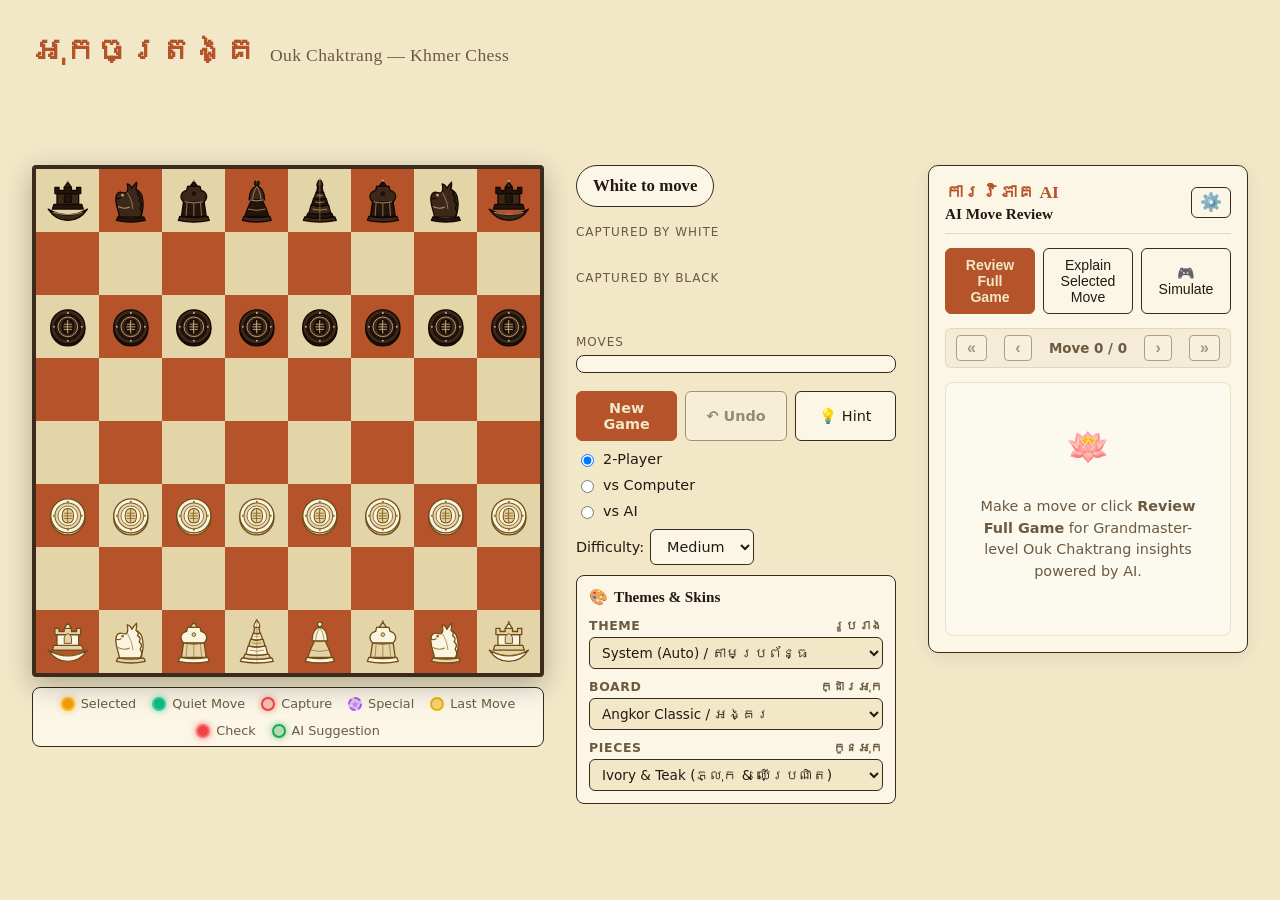
==== commit cb83e70c: "feat: play against the configured model in a new "vs AI" mode "vs Computer" plays the local negamax " ====
--- a/artifact/ouk-chaktrong.html
+++ b/artifact/ouk-chaktrong.html
@@ -3370,6 +3370,277 @@
   }
 })(typeof window !== 'undefined' ? window : globalThis);
 
+// The LLM opponent behind "vs AI".
+//
+// "vs Computer" plays the local negamax search in src/ai.js. This module is
+// the other kind of opponent: the chat model configured in the settings
+// dialog picks the move itself. It reuses that dialog's endpoint, key and
+// proxy handling from src/review.js, because it is the same account and the
+// same request - the model is just being asked to play rather than to
+// comment.
+//
+// The engine never leaves the loop. A model naming an illegal move is common
+// in a variant this obscure, and a game that stalls on a bad reply is worse
+// than one that plays on, so every suggestion is checked against the real
+// legal move list and anything that fails falls back to the local search.
+// Callers are told which source won, the same way resolveRecommendedMove
+// reports it, so the UI can say honestly who chose the move.
+(function (root) {
+  'use strict';
+
+  var OukEngine = (typeof module !== 'undefined' && module.exports) ? require('./engine.js') : root.OukEngine;
+  var OukAI = (typeof module !== 'undefined' && module.exports) ? require('./ai.js') : root.OukAI;
+  var OukReview = (typeof module !== 'undefined' && module.exports) ? require('./review.js') : root.OukReview;
+
+  // How much history the model is shown. The board already says where every
+  // piece stands, so the move list is only here for plan continuity - a longer
+  // tail costs tokens without buying accuracy.
+  var HISTORY_PLIES = 12;
+
+  // Move choice wants the model's best guess, not its most creative one. The
+  // review panel's temperature is a separate setting for separate work, so
+  // this deliberately does not read it.
+  var MOVE_TEMPERATURE = 0.2;
+
+  var SYSTEM_PROMPT = [
+    'You are a strong player of Ouk Chaktrang (អុកចត្រង្គ - Traditional Cambodian / Khmer Chess), playing a game against a human opponent.',
+    'You will be given the current position and the complete list of your legal moves. Choose the strongest one.',
+    '',
+    '### Rules & Pieces of Ouk Chaktrang:',
+    '- **Sdaach / Ang (ស្ដេច / K - King)**: 1 step in all 8 directions. First-move exception: the King may jump like a Knight if it has not moved, is not in check, and no capture has been made yet by either side.',
+    '- **Neang / Met (នាង / ម៉ែត្រ / Q - Queen/General)**: Moves exactly 1 step diagonally in 4 directions. First-move exception: it may instead advance 2 squares straight forward if the path is clear and no capture has been made yet.',
+    '- **Koul / Thom (គោល / ធំ / B - Bishop/Noble)**: Moves 1 step in the 4 diagonal directions OR 1 step straight forward (5 directions total). Never backward orthogonally.',
+    '- **Shes (សេះ / N - Knight/Horse)**: Moves exactly like a chess Knight (L-shape).',
+    '- **Touk (ទូក / R - Rook/Boat)**: Moves any number of unblocked squares orthogonally.',
+    '- **Trey / Kun (ត្រី / កូន / P - Pawn/Fish)**: Starts on Rank 3 (White) and Rank 6 (Black). Moves 1 step forward, captures 1 step diagonally forward. Promotes to Neang on reaching the opponent\'s pawn starting rank - Rank 6 for White, Rank 3 for Black, NOT the last rank.',
+    '- **Counting Rules (Daeul)**: A bare king, or a pawnless position, starts a countdown that forces a draw if mate is not delivered in time. Watch the budget when you are ahead.',
+    '',
+    'There is no castling, no en passant, and no double pawn step. The Neang is a weak piece here, not a chess queen.',
+    '',
+    '### Your Task:',
+    'Pick one move from the numbered list of legal moves you are given, and reply with valid JSON only:',
+    '{',
+    '  "from": "Origin square in algebraic form, e.g. \\"b1\\"",',
+    '  "to": "Destination square, e.g. \\"c3\\"",',
+    '  "reason": "One short sentence - at most 12 words - on why you chose it."',
+    '}',
+    '',
+    'The move you name MUST be one of the legal moves listed. Do not invent a move, do not pass, and do not return anything outside the JSON object.'
+  ].join('\n');
+
+  function squareOf(point) {
+    return OukEngine.squareName(point.rank, point.file);
+  }
+
+  // The legal move list is the whole reason this works. Asked to invent a move
+  // in an unfamiliar variant a model guesses; asked to pick a line out of a
+  // list it is doing something it is reliably good at. Each line carries the
+  // exact from/to strings the reply should quote back, and formatMoveText's
+  // notation beside them so the model, the move list and the review panel are
+  // all naming moves the same way.
+  function describeLegalMoves(moves) {
+    return moves.map(function (move, i) {
+      return (i + 1) + '. ' + squareOf(move.from) + ' -> ' + squareOf(move.to) +
+        '  (' + OukReview.formatMoveText(move) + ')';
+    }).join('\n');
+  }
+
+  function describeHistory(history) {
+    if (!history || history.length === 0) return '(no moves yet - this is the opening)';
+    var start = Math.max(0, history.length - HISTORY_PLIES);
+    var shown = history.slice(start).map(function (move, i) {
+      return OukReview.formatMoveText(move, start + i);
+    }).join('\n');
+    return start > 0 ? '(earlier moves omitted)\n' + shown : shown;
+  }
+
+  function buildOpponentPrompt(state, history, legalMoves) {
+    var colorName = state.turn === 'w' ? 'White' : 'Black';
+    var lines = [
+      'You are playing ' + colorName + '. It is your move.',
+      '',
+      '### Position (uppercase = White, lowercase = Black):',
+      OukReview.renderAsciiBoard(state),
+      '',
+      '### Moves so far:',
+      describeHistory(history),
+      ''
+    ];
+
+    if (OukEngine.isInCheck(state, state.turn)) {
+      lines.push('### YOU ARE IN CHECK. Every move listed below already answers it.');
+      lines.push('');
+    }
+
+    lines.push('### Your legal moves (choose exactly one):');
+    lines.push(describeLegalMoves(legalMoves));
+    lines.push('');
+    lines.push('Reply with JSON only: {"from": "...", "to": "...", "reason": "..."}');
+    return lines.join('\n');
+  }
+
+  // Mirrors parseAiResponse's tolerance: models wrap JSON in prose or code
+  // fences often enough that refusing those replies would throw away good
+  // moves.
+  function parseOpponentMove(rawText) {
+    if (typeof rawText !== 'string') return null;
+    var cleaned = rawText.trim();
+    if (cleaned.startsWith('```')) {
+      cleaned = cleaned.replace(/^```(?:json)?\s*/i, '').replace(/\s*```$/i, '').trim();
+    }
+
+    var json = null;
+    try {
+      json = JSON.parse(cleaned);
+    } catch (e) {
+      var first = cleaned.indexOf('{');
+      var last = cleaned.lastIndexOf('}');
+      if (first === -1 || last <= first) return null;
+      try {
+        json = JSON.parse(cleaned.slice(first, last + 1));
+      } catch (e2) {
+        return null;
+      }
+    }
+
+    if (!json || typeof json !== 'object') return null;
+    if (typeof json.from !== 'string' || typeof json.to !== 'string') return null;
+    return {
+      from: json.from,
+      to: json.to,
+      reason: typeof json.reason === 'string' ? json.reason : null
+    };
+  }
+
+  function parseSquareStrict(name) {
+    if (typeof name !== 'string') return null;
+    if (!/^[a-h][1-8]$/.test(name.trim().toLowerCase())) return null;
+    return OukEngine.parseSquare(name.trim().toLowerCase());
+  }
+
+  // from/to identifies a move uniquely here: no two legal moves share both.
+  function findLegalMove(legalMoves, from, to) {
+    for (var i = 0; i < legalMoves.length; i++) {
+      var m = legalMoves[i];
+      if (m.from.rank === from.rank && m.from.file === from.file &&
+          m.to.rank === to.rank && m.to.file === to.file) {
+        return m;
+      }
+    }
+    return null;
+  }
+
+  // Turns whatever the model said into a move the engine will actually accept,
+  // or explains why it could not. `reason` is the fallback's cause, not the
+  // model's justification - that rides along as `comment`.
+  function resolveOpponentMove(legalMoves, parsed) {
+    if (!parsed) return { move: null, source: null, reason: 'the model returned no usable JSON' };
+    var from = parseSquareStrict(parsed.from);
+    var to = parseSquareStrict(parsed.to);
+    if (!from || !to) {
+      return { move: null, source: null, reason: 'the model named a square that does not exist' };
+    }
+    var match = findLegalMove(legalMoves, from, to);
+    if (!match) {
+      return {
+        move: null,
+        source: null,
+        reason: 'the model chose ' + parsed.from + '-' + parsed.to + ', which is not legal here'
+      };
+    }
+    return { move: match, source: 'llm', reason: null, comment: parsed.reason || null };
+  }
+
+  function engineFallback(state, engineOptions, reason) {
+    return {
+      move: OukAI.chooseMove(state, engineOptions || {}),
+      source: 'engine',
+      reason: reason || null,
+      comment: null
+    };
+  }
+
+  // Why these settings cannot be asked to play, or null if they can. Rather
+  // than refuse to play, the mode falls through to the local engine and says
+  // so - the same answer a failed request gets.
+  function unusableEndpointReason(settings) {
+    if (!settings) return 'no AI endpoint configured — the local engine is playing';
+    if (settings.baseURL === 'simulation' || settings.baseURL === 'demo' ||
+        settings.baseURL === 'mock' || settings.isSimulation === true) {
+      return 'Simulation mode is on — the local engine is playing';
+    }
+    // An untouched install: the shipped OpenAI endpoint with no key. A missing
+    // key on its own proves nothing, because Ollama and LM Studio genuinely
+    // do not use one - it is the base URL still being the default that says
+    // nobody has been here. Catching it saves a 401 round-trip per move.
+    if (!settings.apiKey && (settings.baseURL || '') === OukReview.DEFAULT_SETTINGS.baseURL) {
+      return 'no API key set — open ⚙ AI Settings to let the model play';
+    }
+    return null;
+  }
+
+  // Asks the configured model for a move and hands the caller something
+  // playable no matter what comes back. The callback is (err, result); err is
+  // always null, because a fallback move is not an error the game can act on -
+  // the reason travels in result.reason so the UI can say what happened
+  // without the game stopping.
+  function chooseOpponentMove(state, history, settings, engineOptions, callback) {
+    var legalMoves = OukEngine.generateLegalMoves(state, state.turn);
+    if (legalMoves.length === 0) {
+      callback(null, { move: null, source: null, reason: 'no legal moves', comment: null });
+      return;
+    }
+
+    var unusable = unusableEndpointReason(settings);
+    if (unusable) {
+      callback(null, engineFallback(state, engineOptions, unusable));
+      return;
+    }
+
+    var bodyPayload = {
+      model: settings.model || 'gpt-4o-mini',
+      messages: [
+        { role: 'system', content: SYSTEM_PROMPT },
+        { role: 'user', content: buildOpponentPrompt(state, history, legalMoves) }
+      ],
+      temperature: MOVE_TEMPERATURE
+    };
+
+    OukReview.sendChatRequest(settings, bodyPayload)
+      .then(function (data) {
+        var content = data.choices && data.choices[0] && data.choices[0].message && data.choices[0].message.content;
+        if (!content) throw new Error('the model returned an empty response');
+        var resolved = resolveOpponentMove(legalMoves, parseOpponentMove(content));
+        if (!resolved.move) {
+          callback(null, engineFallback(state, engineOptions, resolved.reason));
+          return;
+        }
+        callback(null, resolved);
+      })
+      .catch(function (err) {
+        callback(null, engineFallback(state, engineOptions, err.message || 'the request failed'));
+      });
+  }
+
+  var api = {
+    SYSTEM_PROMPT: SYSTEM_PROMPT,
+    HISTORY_PLIES: HISTORY_PLIES,
+    describeLegalMoves: describeLegalMoves,
+    describeHistory: describeHistory,
+    buildOpponentPrompt: buildOpponentPrompt,
+    parseOpponentMove: parseOpponentMove,
+    resolveOpponentMove: resolveOpponentMove,
+    unusableEndpointReason: unusableEndpointReason,
+    chooseOpponentMove: chooseOpponentMove
+  };
+
+  if (typeof module !== 'undefined' && module.exports) {
+    module.exports = api;
+  } else {
+    root.OukOpponent = api;
+  }
+})(typeof window !== 'undefined' ? window : globalThis);
+
 (function (root) {
   'use strict';
 
@@ -3377,6 +3648,7 @@
   var OukPieces = root.OukPieces;
   var OukAI = root.OukAI;
   var OukReview = root.OukReview;
+  var OukOpponent = root.OukOpponent;
 
   function squareColorClass(rank, file) {
     return (rank + file) % 2 === 0 ? 'dark' : 'light';
@@ -3486,10 +3758,18 @@
       gameState: OukEngine.createInitialState(),
       selectedSquare: null,
       legalMovesForSelected: [],
-      mode: '2p', // '2p' | 'vs-ai'
+      // '2p' | 'vs-ai' (local negamax search) | 'vs-llm' (the configured
+      // chat model picks the moves, via src/opponent.js)
+      mode: '2p',
       aiColor: 'b',
       aiOptions: { timeLimitMs: 800, maxDepth: 5 },
       aiThinkingTimeoutId: null,
+      // An LLM reply arrives over the network, long after the position that
+      // asked for it may have been undone, reset or switched away from. Every
+      // request carries the counter's value and a reply whose value is stale
+      // is dropped rather than played onto a board it does not belong to.
+      opponentRequestId: 0,
+      opponentNotice: null, // why the engine answered instead of the model
       hintMove: null, // { move, atPly } - engine suggestion drawn on the live board
       hintTimeoutId: null,
       themeState: themeState,
@@ -3499,6 +3779,23 @@
       moveReviews: {} // moveIndex -> review object
     };
 
+    // Both AI modes hand the same colour to a machine; only the thing that
+    // picks the move differs. Everything that just needs to know "is it the
+    // opponent's turn" asks this rather than naming a mode.
+    function hasComputerOpponent() {
+      return appState.mode === 'vs-ai' || appState.mode === 'vs-llm';
+    }
+
+    function isComputerTurn() {
+      return hasComputerOpponent() && appState.gameState.turn === appState.aiColor;
+    }
+
+    // Invalidates any LLM reply still in flight. Called wherever the position
+    // the request was asked about stops being the position on the board.
+    function cancelPendingOpponentMove() {
+      appState.opponentRequestId++;
+    }
+
     function isShowingRecommendation() {
       return appState.recommendMoveIndex !== null;
     }
@@ -3512,7 +3809,7 @@
     function canRequestHint() {
       if (appState.gameState.status !== 'active') return false;
       if (isViewingHistory() || isShowingRecommendation()) return false;
-      if (appState.mode === 'vs-ai' && appState.gameState.turn === appState.aiColor) return false;
+      if (isComputerTurn()) return false;
       return true;
     }
 
@@ -3630,6 +3927,13 @@
         var pName = pInfo ? (pInfo.km + ' / ' + pInfo.name) : 'Piece';
         var moveCount = appState.legalMovesForSelected.length;
         return checkPrefix + turnName + ': Selected ' + pName + ' (' + sqName + ') &mdash; ' + moveCount + ' move' + (moveCount === 1 ? '' : 's');
+      }
+
+      // A move the model did not actually choose is still the model's move as
+      // far as the board shows, so the reason the engine stepped in is said
+      // out loud rather than left to look like the AI just played badly.
+      if (appState.opponentNotice) {
+        return checkPrefix + turnName + ' to move — ⚠️ AI fell back to the local engine: ' + appState.opponentNotice;
       }
 
       return checkPrefix + turnName + ' to move';
@@ -4119,18 +4423,20 @@
     function undoMove() {
       if (appState.gameState.history.length === 0) return false;
 
-      // Cancel any pending AI search
+      // Cancel any pending AI search, local or remote
       if (appState.aiThinkingTimeoutId) {
         clearTimeout(appState.aiThinkingTimeoutId);
         appState.aiThinkingTimeoutId = null;
       }
+      cancelPendingOpponentMove();
+      appState.opponentNotice = null;
 
       clearHint();
 
       var history = appState.gameState.history;
       var stepsToUndo = 1;
 
-      if (appState.mode === 'vs-ai') {
+      if (hasComputerOpponent()) {
         var lastMove = history[history.length - 1];
         // If last move was AI, roll back 2 moves so player gets their turn back
         // If last move was player (e.g. before AI replied or game ended), roll back 1 move
@@ -4160,22 +4466,77 @@
       return true;
     }
 
+    function opponentName() {
+      return appState.aiColor === 'w' ? 'White' : 'Black';
+    }
+
+    // Plays whatever the opponent chose and hands the turn on. Shared by both
+    // modes so a move reaches the board by exactly one path.
+    function playOpponentMove(move, notice) {
+      if (!move) return;
+      appState.opponentNotice = notice || null;
+      appState.gameState = OukEngine.applyMove(appState.gameState, move);
+      appState.viewMoveIndex = -1;
+      render();
+      maybeTriggerAI();
+    }
+
+    function triggerEngineMove() {
+      // The search blocks the main thread, so let the browser paint the
+      // "thinking" notice before it starts.
+      appState.aiThinkingTimeoutId = setTimeout(function () {
+        appState.aiThinkingTimeoutId = null;
+        playOpponentMove(OukAI.chooseMove(appState.gameState, appState.aiOptions), null);
+      }, 30);
+    }
+
+    function triggerLlmMove() {
+      var requestId = appState.opponentRequestId;
+      var state = appState.gameState;
+      var settings = reviewSession ? reviewSession.getSettings() : null;
+
+      OukOpponent.chooseOpponentMove(state, state.history, settings, appState.aiOptions, function (err, result) {
+        // A new game, an undo or a mode change happened while the request was
+        // out: this move answers a position that is no longer on the board.
+        if (requestId !== appState.opponentRequestId) return;
+        if (!result || !result.move) return;
+        playOpponentMove(
+          result.move,
+          result.source === 'engine' ? result.reason : null
+        );
+      });
+    }
+
     function maybeTriggerAI() {
-      if (appState.mode !== 'vs-ai') return;
+      if (!hasComputerOpponent()) return;
       if (appState.gameState.status !== 'active') return;
       if (appState.gameState.turn !== appState.aiColor) return;
-      els.status.textContent = (appState.aiColor === 'w' ? 'White' : 'Black') + ' (AI) is thinking...';
+
+      appState.opponentNotice = null;
+      els.status.textContent = opponentName() + thinkingSuffix();
+
       if (appState.aiThinkingTimeoutId) {
         clearTimeout(appState.aiThinkingTimeoutId);
-      }
-      appState.aiThinkingTimeoutId = setTimeout(function () {
         appState.aiThinkingTimeoutId = null;
-        var move = OukAI.chooseMove(appState.gameState, appState.aiOptions);
-        appState.gameState = OukEngine.applyMove(appState.gameState, move);
-        appState.viewMoveIndex = -1;
-        render();
-        maybeTriggerAI();
-      }, 30);
+      }
+
+      if (appState.mode === 'vs-llm') {
+        triggerLlmMove();
+      } else {
+        triggerEngineMove();
+      }
+    }
+
+    // Names the opponent that is actually thinking. In vs-llm that is the
+    // configured model, and saying which one is the difference between a
+    // pause the player understands and one that looks like a hang.
+    function thinkingSuffix() {
+      if (appState.mode !== 'vs-llm') return ' (Computer) is thinking...';
+      var settings = reviewSession ? reviewSession.getSettings() : null;
+      if (OukOpponent.unusableEndpointReason(settings)) {
+        return ' (Computer) is thinking...';
+      }
+      return ' (' + (settings.model || 'AI') + ') is thinking...';
     }
 
     function handleSquareClick(rank, file) {
@@ -4183,7 +4544,7 @@
       // position; clicking through it would move pieces in the live game.
       if (isShowingRecommendation()) return;
       if (appState.gameState.status !== 'active') return;
-      if (appState.mode === 'vs-ai' && appState.gameState.turn === appState.aiColor) return;
+      if (isComputerTurn()) return;
       if (appState.selectedSquare && tryMove(rank, file)) {
         render();
         maybeTriggerAI();
@@ -4198,6 +4559,8 @@
         clearTimeout(appState.aiThinkingTimeoutId);
         appState.aiThinkingTimeoutId = null;
       }
+      cancelPendingOpponentMove();
+      appState.opponentNotice = null;
       clearHint();
       appState.gameState = OukEngine.createInitialState();
       appState.selectedSquare = null;
@@ -4387,7 +4750,8 @@
         '</div>' +
         '<label><input type="radio" name="oc-mode" value="2p"' + (appState.mode === '2p' ? ' checked' : '') + '> 2-Player</label>' +
         '<label><input type="radio" name="oc-mode" value="vs-ai"' + (appState.mode === 'vs-ai' ? ' checked' : '') + '> vs Computer</label>' +
-        '<label>Difficulty: <select id="oc-difficulty">' +
+        '<label title="The model configured in ⚙ AI Settings picks the moves"><input type="radio" name="oc-mode" value="vs-llm"' + (appState.mode === 'vs-llm' ? ' checked' : '') + '> vs AI</label>' +
+        '<label title="Strength of the local engine — in vs AI that is the fallback it plays when the model cannot answer">Difficulty: <select id="oc-difficulty">' +
         '<option value="easy">Easy</option><option value="medium" selected>Medium</option><option value="hard">Hard</option>' +
         '</select></label>' +
         '<div class="oc-theme-card">' +
@@ -4427,6 +4791,8 @@
       if (hintBtnEl) hintBtnEl.addEventListener('click', requestHint);
       Array.prototype.forEach.call(els.controls.querySelectorAll('input[name="oc-mode"]'), function (radio) {
         radio.addEventListener('change', function (evt) {
+          cancelPendingOpponentMove();
+          appState.opponentNotice = null;
           appState.mode = evt.target.value;
           render();
           maybeTriggerAI();
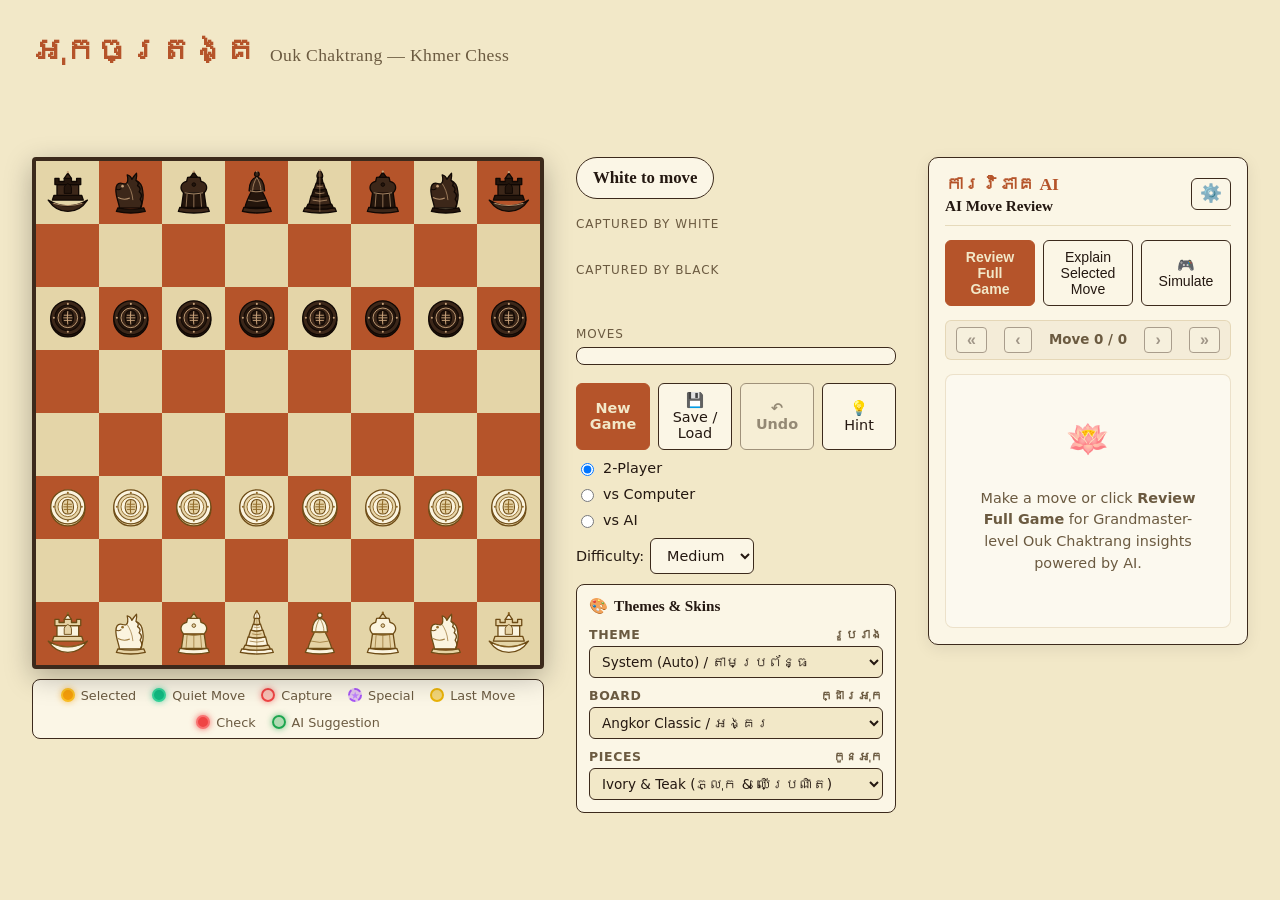
==== commit 9f26f673: "feat: add save and load game feature with auto-save, named slots, and export/import" ====
--- a/artifact/ouk-chaktrong.html
+++ b/artifact/ouk-chaktrong.html
@@ -1232,6 +1232,44 @@
   font-size: 0.9rem;
 }
 
+/* The model field pairs a free-text input with the button that fills its
+   datalist. The text stays authoritative: an endpoint that will not list its
+   models, or a model newer than the list, must still be typeable. */
+.oc-input-with-action {
+  display: flex;
+  align-items: stretch;
+  gap: 6px;
+}
+.oc-input-with-action input {
+  flex: 1;
+  min-width: 0;
+}
+.oc-load-models {
+  font-family: inherit;
+  font-size: 0.82rem;
+  font-weight: 600;
+  white-space: nowrap;
+  padding: 8px 12px;
+  border-radius: 6px;
+  border: 1px solid var(--border);
+  background: var(--surface);
+  color: var(--text);
+  cursor: pointer;
+}
+.oc-load-models:hover:not(:disabled) {
+  border-color: var(--accent);
+  background: rgba(168, 130, 58, 0.15);
+}
+.oc-load-models:disabled {
+  opacity: 0.55;
+  cursor: progress;
+}
+.oc-field-hint {
+  font-size: 0.76rem;
+  font-weight: 400;
+  opacity: 0.72;
+}
+
 .oc-dialog-status {
   font-size: 0.85rem;
   min-height: 20px;
@@ -1246,6 +1284,231 @@
   justify-content: flex-end;
   gap: 10px;
   margin-top: 6px;
+}
+
+/* Save / Load Dialog */
+.oc-save-dialog-content {
+  max-width: 580px;
+}
+.oc-dialog-title-wrap {
+  display: flex;
+  flex-direction: column;
+  gap: 2px;
+}
+.oc-dialog-title-km {
+  font-family: "Noto Serif Khmer", serif;
+  font-size: 0.82rem;
+  color: var(--text-muted);
+}
+.oc-save-card {
+  background: rgba(168, 130, 58, 0.08);
+  border: 1px solid var(--border);
+  border-radius: 8px;
+  padding: 12px 14px;
+  display: flex;
+  flex-direction: column;
+  gap: 10px;
+}
+.oc-save-card-header {
+  display: flex;
+  align-items: center;
+  justify-content: space-between;
+}
+.oc-save-card-title {
+  margin: 0;
+  font-size: 0.88rem;
+  font-weight: 600;
+  color: var(--laterite);
+  text-transform: uppercase;
+  letter-spacing: 0.04em;
+}
+.oc-save-count {
+  font-size: 0.78rem;
+  color: var(--text-muted);
+  font-weight: 500;
+}
+.oc-save-input-group {
+  display: flex;
+  gap: 8px;
+  align-items: stretch;
+}
+.oc-save-input-group input {
+  flex: 1;
+  font-family: inherit;
+  font-size: 0.9rem;
+  padding: 8px 10px;
+  border-radius: 6px;
+  border: 1px solid var(--border);
+  background: var(--bg);
+  color: var(--text);
+  min-width: 0;
+}
+.oc-save-input-group input:focus {
+  outline: 2px solid var(--accent);
+}
+.oc-saved-games-list {
+  display: flex;
+  flex-direction: column;
+  gap: 8px;
+  max-height: 220px;
+  overflow-y: auto;
+  padding-right: 4px;
+}
+.oc-saved-game-card {
+  background: var(--surface);
+  border: 1px solid var(--border);
+  border-radius: 6px;
+  padding: 10px 12px;
+  display: flex;
+  align-items: center;
+  justify-content: space-between;
+  gap: 10px;
+  transition: border-color 0.15s ease, background 0.15s ease;
+}
+.oc-saved-game-card:hover {
+  border-color: var(--accent);
+}
+.oc-saved-game-info {
+  flex: 1;
+  min-width: 0;
+  display: flex;
+  flex-direction: column;
+  gap: 4px;
+}
+.oc-saved-game-title {
+  font-weight: 600;
+  font-size: 0.9rem;
+  color: var(--text);
+  white-space: nowrap;
+  overflow: hidden;
+  text-overflow: ellipsis;
+}
+.oc-saved-game-meta {
+  display: flex;
+  align-items: center;
+  flex-wrap: wrap;
+  gap: 6px;
+  font-size: 0.75rem;
+  color: var(--text-muted);
+}
+.oc-saved-badge {
+  background: var(--surface-alt);
+  padding: 2px 6px;
+  border-radius: 4px;
+  border: 1px solid var(--border);
+  font-weight: 500;
+}
+.oc-saved-badge.oc-badge-mode {
+  background: rgba(181, 84, 42, 0.15);
+  color: var(--laterite);
+  border-color: var(--laterite);
+}
+.oc-saved-badge.oc-badge-status {
+  color: var(--jade);
+}
+.oc-saved-date {
+  opacity: 0.8;
+  margin-left: auto;
+}
+.oc-saved-game-actions {
+  display: flex;
+  align-items: center;
+  gap: 6px;
+}
+.oc-saved-game-actions button {
+  font-family: inherit;
+  font-size: 0.78rem;
+  font-weight: 600;
+  padding: 5px 8px;
+  border-radius: 4px;
+  cursor: pointer;
+  white-space: nowrap;
+}
+.oc-btn-danger {
+  background: rgba(168, 52, 42, 0.12);
+  color: var(--danger);
+  border: 1px solid var(--danger);
+}
+.oc-btn-danger:hover {
+  background: var(--danger);
+  color: #fff;
+}
+.oc-saved-games-empty {
+  text-align: center;
+  padding: 16px 12px;
+  color: var(--text-muted);
+  font-size: 0.85rem;
+  background: var(--surface);
+  border: 1px dashed var(--border);
+  border-radius: 6px;
+}
+.oc-saved-games-empty p {
+  margin: 4px 0 0 0;
+}
+.oc-empty-icon {
+  font-size: 1.4rem;
+  display: block;
+  margin-bottom: 2px;
+}
+.oc-empty-hint {
+  font-size: 0.78rem;
+  opacity: 0.8;
+}
+.oc-import-export-actions {
+  display: flex;
+  flex-wrap: wrap;
+  gap: 8px;
+}
+.oc-import-export-actions button,
+.oc-file-upload-label {
+  font-family: inherit;
+  font-size: 0.82rem;
+  font-weight: 500;
+  padding: 6px 10px;
+  border-radius: 6px;
+  border: 1px solid var(--border);
+  background: var(--surface);
+  color: var(--text);
+  cursor: pointer;
+  display: inline-flex;
+  align-items: center;
+  gap: 4px;
+}
+.oc-file-upload-label:hover,
+.oc-import-export-actions button:hover {
+  border-color: var(--accent);
+  background: rgba(168, 130, 58, 0.15);
+}
+.oc-import-paste-details {
+  margin-top: 4px;
+  font-size: 0.82rem;
+}
+.oc-import-paste-summary {
+  cursor: pointer;
+  color: var(--text-muted);
+  font-weight: 500;
+}
+.oc-import-paste-summary:hover {
+  color: var(--text);
+}
+.oc-paste-wrap {
+  display: flex;
+  flex-direction: column;
+  gap: 8px;
+  margin-top: 8px;
+}
+.oc-paste-wrap textarea {
+  font-family: monospace;
+  font-size: 0.8rem;
+  padding: 8px;
+  border-radius: 6px;
+  border: 1px solid var(--border);
+  background: var(--bg);
+  color: var(--text);
+  resize: vertical;
+}
+.oc-paste-wrap textarea:focus {
+  outline: 2px solid var(--accent);
 }
 
 /* =========================================================================
@@ -1336,9 +1599,10 @@
     max-height: 30vh;
   }
 
-  /* New Game / Undo / Hint: three across is right, but the desktop padding
-     forces "New Game" onto two lines and the row goes ragged. */
+  /* New Game / Save / Undo / Hint: 2x2 grid on mobile so labels stay legible */
   .oc-btn-row {
+    display: grid;
+    grid-template-columns: 1fr 1fr;
     gap: 6px;
   }
   .oc-btn-row button {
@@ -1497,6 +1761,9 @@
   }
   .oc-toggle-password {
     min-width: 40px;
+    min-height: 40px;
+  }
+  .oc-load-models {
     min-height: 40px;
   }
   .oc-show-on-board-btn,
@@ -1656,7 +1923,12 @@
       </label>
       <label>
         <span>Model Name:</span>
-        <input type="text" id="oc-setting-model" placeholder="gpt-4o-mini" required>
+        <div class="oc-input-with-action">
+          <input type="text" id="oc-setting-model" placeholder="gpt-4o-mini" list="oc-model-options" autocomplete="off" required>
+          <button type="button" class="oc-load-models" id="oc-load-models" title="Ask the endpoint above which models it offers">Load models</button>
+        </div>
+        <datalist id="oc-model-options"></datalist>
+        <span class="oc-field-hint" id="oc-model-hint">Type a model name, or load the list the endpoint offers and pick from it.</span>
       </label>
       <label>
         <span>Explanation Language:</span>
@@ -1670,12 +1942,78 @@
         <input type="checkbox" id="oc-setting-use-proxy">
         <span>Use Local Dev Server Proxy (Bypass CORS for local / tunnel endpoints)</span>
       </label>
+      <label class="oc-checkbox-label">
+        <input type="checkbox" id="oc-setting-debug-prompts">
+        <span>Debug vs AI prompts (log the prompt, the reply and the chosen move to the browser console)</span>
+      </label>
       <div class="oc-dialog-status" id="oc-dialog-status"></div>
       <div class="oc-dialog-actions">
         <button type="button" class="oc-btn-secondary" id="oc-test-connection">Test Connection</button>
         <button type="submit" class="oc-btn-accent" id="oc-save-settings">Save Settings</button>
       </div>
     </form>
+  </div>
+</dialog>
+
+<!-- Save / Load Game Dialog -->
+<dialog class="oc-dialog" id="oc-save-dialog">
+  <div class="oc-dialog-content oc-save-dialog-content">
+    <div class="oc-dialog-header">
+      <div class="oc-dialog-title-wrap">
+        <span class="oc-dialog-title-km">រក្សាទុក / ផ្ទុកហ្គេម</span>
+        <h2>💾 Save &amp; Load Games</h2>
+      </div>
+      <button class="oc-dialog-close" id="oc-close-save-dialog" aria-label="Close save dialog">&times;</button>
+    </div>
+    <p class="oc-dialog-desc">Manage saved games in your browser, or import and export JSON game files.</p>
+
+    <!-- Save Current Game Section -->
+    <div class="oc-save-card">
+      <h3 class="oc-save-card-title">Save Current Game</h3>
+      <form class="oc-save-form" id="oc-save-current-form">
+        <div class="oc-save-input-group">
+          <input type="text" id="oc-save-game-name" placeholder="Game Name (e.g. Match 1 vs AI)" maxlength="60" required>
+          <button type="submit" class="oc-btn-accent" id="oc-save-game-btn">Save Game</button>
+        </div>
+      </form>
+      <div class="oc-dialog-status" id="oc-save-status"></div>
+    </div>
+
+    <!-- Saved Games List Section -->
+    <div class="oc-save-card">
+      <div class="oc-save-card-header">
+        <h3 class="oc-save-card-title">Saved Games in Browser</h3>
+        <span class="oc-save-count" id="oc-saved-count">0 games</span>
+      </div>
+      <div class="oc-saved-games-list" id="oc-saved-games-list">
+        <!-- Rendered dynamically -->
+      </div>
+    </div>
+
+    <!-- Import & Export Section -->
+    <div class="oc-save-card">
+      <h3 class="oc-save-card-title">Import &amp; Export</h3>
+      <div class="oc-import-export-actions">
+        <button type="button" class="oc-btn-secondary" id="oc-export-current-btn" title="Download current game as JSON file">⬇ Download Current (JSON)</button>
+        <button type="button" class="oc-btn-secondary" id="oc-copy-notation-btn" title="Copy move notation to clipboard">📋 Copy Moves Notation</button>
+        <label class="oc-file-upload-label oc-btn-secondary" title="Import game from JSON file">
+          📁 Import File (.json)
+          <input type="file" id="oc-import-file-input" accept=".json,application/json" style="display:none">
+        </label>
+      </div>
+
+      <details class="oc-import-paste-details">
+        <summary class="oc-import-paste-summary">Paste Game JSON text</summary>
+        <div class="oc-paste-wrap">
+          <textarea id="oc-paste-json-area" placeholder="Paste saved game JSON here..." rows="3"></textarea>
+          <button type="button" class="oc-btn-secondary" id="oc-import-paste-btn">Load Pasted JSON</button>
+        </div>
+      </details>
+    </div>
+
+    <div class="oc-dialog-actions">
+      <button type="button" class="oc-btn-secondary" id="oc-dismiss-save-dialog">Close</button>
+    </div>
   </div>
 </dialog>
 
@@ -2076,6 +2414,143 @@
     return { status: 'active', winner: null };
   }
 
+  function formatSingleMove(mv) {
+    var from = squareName(mv.from.rank, mv.from.file);
+    var to = squareName(mv.to.rank, mv.to.file);
+    var sep = mv.captured ? 'x' : '-';
+    var promo = mv.special === 'promotion' ? '=Q' : '';
+    return from + sep + to + promo;
+  }
+
+  function exportMoveNotation(history) {
+    if (!history || history.length === 0) return '';
+    var pairs = [];
+    for (var i = 0; i < history.length; i += 2) {
+      var moveNum = Math.floor(i / 2) + 1;
+      var wMove = formatSingleMove(history[i]);
+      var bMove = (i + 1 < history.length) ? ' ' + formatSingleMove(history[i + 1]) : '';
+      pairs.push(moveNum + '. ' + wMove + bMove);
+    }
+    return pairs.join(' ');
+  }
+
+  function serializeGame(state, metadata) {
+    metadata = metadata || {};
+    var history = (state && state.history) || [];
+    var moves = history.map(function (mv) {
+      return {
+        from: squareName(mv.from.rank, mv.from.file),
+        to: squareName(mv.to.rank, mv.to.file),
+        piece: mv.piece ? mv.piece.type : null,
+        captured: mv.captured ? mv.captured.type : null,
+        special: mv.special || null
+      };
+    });
+
+    return {
+      version: 1,
+      format: 'ouk-chaktrong',
+      id: metadata.id || ('ouk_game_' + Date.now()),
+      name: metadata.name || ('Game ' + new Date().toLocaleDateString()),
+      savedAt: metadata.savedAt || new Date().toISOString(),
+      mode: metadata.mode || '2p',
+      aiColor: metadata.aiColor || 'b',
+      difficulty: metadata.difficulty || 'medium',
+      aiOptions: metadata.aiOptions || null,
+      moveReviews: metadata.moveReviews || {},
+      moves: moves,
+      notation: exportMoveNotation(history),
+      status: state ? state.status : 'active',
+      winner: state ? state.winner : null,
+      plyCount: history.length
+    };
+  }
+
+  function deserializeGame(data) {
+    if (!data) throw new Error('No data provided to deserializeGame');
+    var obj = data;
+    if (typeof data === 'string') {
+      try {
+        obj = JSON.parse(data);
+      } catch (e) {
+        throw new Error('Invalid JSON format: ' + e.message);
+      }
+    }
+    if (!obj || typeof obj !== 'object') {
+      throw new Error('Invalid game data structure');
+    }
+
+    var rawMoves = obj.moves || obj.history || [];
+    if (!Array.isArray(rawMoves)) {
+      throw new Error('Game moves must be an array');
+    }
+
+    var state = createInitialState();
+    for (var i = 0; i < rawMoves.length; i++) {
+      var item = rawMoves[i];
+      var fromRank, fromFile, toRank, toFile, specialReq = null;
+
+      if (typeof item === 'string') {
+        // e.g. "e3-e4" or "e3xe4" or "c6-c7=Q"
+        var clean = item.replace(/^\d+\.\s*/, '').trim();
+        var parts = clean.split(/[-x]/);
+        if (parts.length < 2) throw new Error('Invalid move string format at ply ' + (i + 1) + ': ' + item);
+        var fSq = parseSquare(parts[0].slice(-2));
+        var tSq = parseSquare(parts[1].slice(0, 2));
+        fromRank = fSq.rank; fromFile = fSq.file;
+        toRank = tSq.rank; toFile = tSq.file;
+      } else if (item && typeof item === 'object') {
+        if (typeof item.from === 'string') {
+          var f = parseSquare(item.from);
+          fromRank = f.rank; fromFile = f.file;
+        } else if (item.from && typeof item.from.rank === 'number') {
+          fromRank = item.from.rank; fromFile = item.from.file;
+        }
+        if (typeof item.to === 'string') {
+          var t = parseSquare(item.to);
+          toRank = t.rank; toFile = t.file;
+        } else if (item.to && typeof item.to.rank === 'number') {
+          toRank = item.to.rank; toFile = item.to.file;
+        }
+        specialReq = item.special || null;
+      }
+
+      if (fromRank === undefined || fromFile === undefined || toRank === undefined || toFile === undefined) {
+        throw new Error('Malformed move coordinates at ply ' + (i + 1));
+      }
+
+      var legals = generateLegalMoves(state, state.turn);
+      var match = legals.find(function (m) {
+        if (m.from.rank !== fromRank || m.from.file !== fromFile) return false;
+        if (m.to.rank !== toRank || m.to.file !== toFile) return false;
+        if (specialReq && m.special !== specialReq) return false;
+        return true;
+      });
+
+      if (!match) {
+        var fromName = squareName(fromRank, fromFile);
+        var toName = squareName(toRank, toFile);
+        throw new Error('Illegal move at ply ' + (i + 1) + ': ' + fromName + '-' + toName + ' for ' + (state.turn === 'w' ? 'White' : 'Black'));
+      }
+
+      state = applyMove(state, match);
+    }
+
+    return {
+      gameState: state,
+      metadata: {
+        id: obj.id || ('ouk_game_' + Date.now()),
+        name: obj.name || 'Imported Game',
+        savedAt: obj.savedAt || new Date().toISOString(),
+        mode: obj.mode || '2p',
+        aiColor: obj.aiColor || 'b',
+        difficulty: obj.difficulty || 'medium',
+        aiOptions: obj.aiOptions || null,
+        moveReviews: obj.moveReviews || {}
+      }
+    };
+  }
+
   var api = {
     squareName: squareName,
     parseSquare: parseSquare,
@@ -2096,7 +2571,10 @@
     countAllPieces: countAllPieces,
     hasPawns: hasPawns,
     isBareKing: isBareKing,
-    undoMove: undoMove
+    undoMove: undoMove,
+    exportMoveNotation: exportMoveNotation,
+    serializeGame: serializeGame,
+    deserializeGame: deserializeGame
   };
 
   function undoMove(state) {
@@ -2547,7 +3025,11 @@
     model: 'gpt-4o-mini',
     language: 'en', // 'en' | 'km' | 'both'
     temperature: 0.3,
-    useProxy: false
+    useProxy: false,
+    // Prints the "vs AI" prompt and reply to the browser console. Saved with
+    // the rest so it survives a reload - a bug you are chasing across moves
+    // outlives the page.
+    debugPrompts: false
   };
 
   var STORAGE_KEY = 'ouk_chaktrang_ai_review_settings';
@@ -3004,7 +3486,10 @@
   }
 
   function parseAiResponse(rawText, fallbackClassification) {
+    if (typeof rawText !== 'string') rawText = '';
     var cleaned = rawText.trim();
+    // Strip reasoning / thinking tags from models like DeepSeek-R1 / QwQ
+    cleaned = cleaned.replace(/<think>[\s\S]*?<\/think>/gi, '').trim();
     // Strip markdown code fences if wrapped in ```json ... ```
     if (cleaned.startsWith('```')) {
       cleaned = cleaned.replace(/^```(?:json)?\s*/i, '').replace(/\s*```$/i, '').trim();
@@ -3022,11 +3507,33 @@
         betterMoveTo: json.betterMoveTo || null
       };
     } catch (e) {
+      // Fallback: extract JSON substring if wrapped in non-JSON prefix/suffix
+      var firstBrace = cleaned.indexOf('{');
+      var lastBrace = cleaned.lastIndexOf('}');
+      if (firstBrace !== -1 && lastBrace > firstBrace) {
+        try {
+          var extracted = JSON.parse(cleaned.slice(firstBrace, lastBrace + 1));
+          if (extracted && typeof extracted === 'object') {
+            return {
+              classification: extracted.classification || fallbackClassification.key,
+              title: extracted.title || 'Move Analysis',
+              explanation: extracted.explanation || cleaned,
+              tags: Array.isArray(extracted.tags) ? extracted.tags : ['Analysis'],
+              betterMove: extracted.betterMove || null,
+              betterMoveFrom: extracted.betterMoveFrom || null,
+              betterMoveTo: extracted.betterMoveTo || null
+            };
+          }
+        } catch (e2) {
+          // ignore
+        }
+      }
+
       // Fallback if model returned plain text
       return {
         classification: fallbackClassification.key,
         title: 'Move Commentary',
-        explanation: cleaned,
+        explanation: cleaned || rawText,
         tags: ['Review'],
         betterMove: null,
         betterMoveFrom: null,
@@ -3114,13 +3621,17 @@
     return null;
   }
 
-  function sendChatRequest(settings, bodyPayload) {
-    var baseURL = (settings.baseURL || 'https://api.openai.com/v1').replace(/\/+$/, '');
-    var directUrl = baseURL + '/chat/completions';
+  // One request to the configured endpoint, carrying the CORS dance every
+  // caller needs: try the endpoint directly, and on the network/CORS failure
+  // browsers report for endpoints that send no CORS headers, retry through the
+  // dev server's proxy. `options` is { path, method, body, timeoutMs } - body omitted for
+  // a GET.
+  function apiRequest(settings, options) {
+    var baseURL = (settings.baseURL || DEFAULT_SETTINGS.baseURL).replace(/\/+$/, '');
+    var directUrl = baseURL + options.path;
+    var method = options.method || 'POST';
     var apiKey = settings.apiKey || '';
-
-    // Clone payload and ensure stream: false is explicitly set unless specified
-    var payload = Object.assign({ stream: false }, bodyPayload);
+    var timeoutMs = typeof options.timeoutMs === 'number' ? options.timeoutMs : (options.path === '/chat/completions' ? 25000 : 10000);
 
     var headers = {
       'Content-Type': 'application/json'
@@ -3137,29 +3648,48 @@
         fetchHeaders['x-target-url'] = targetUrl;
       }
 
-      return fetch(fetchUrl, {
-        method: 'POST',
-        headers: fetchHeaders,
-        body: JSON.stringify(payload)
-      }).then(function (res) {
-        return res.text().then(function (rawBody) {
-          var data = parseChatResponseBody(rawBody);
-
-          if (!res.ok) {
-            var errMsg = (data && data.error && data.error.message) ||
-                         (rawBody && rawBody.includes('Not found') ? 'Proxy endpoint returned 404 Not Found. Please restart your dev-server (`node scripts/dev-server.js`).' : null) ||
-                         (rawBody && rawBody.length < 200 ? rawBody : null) ||
-                         ('HTTP error ' + res.status + ' (' + res.statusText + ')');
-            throw new Error(errMsg);
+      var controller = typeof AbortController !== 'undefined' ? new AbortController() : null;
+      var timedOut = false;
+      var timeoutId = null;
+      if (controller && timeoutMs > 0) {
+        timeoutId = setTimeout(function () {
+          timedOut = true;
+          controller.abort();
+        }, timeoutMs);
+      }
+
+      var init = { method: method, headers: fetchHeaders };
+      if (controller) init.signal = controller.signal;
+      if (options.body !== undefined) init.body = JSON.stringify(options.body);
+
+      return fetch(fetchUrl, init)
+        .then(function (res) {
+          if (timeoutId) clearTimeout(timeoutId);
+          return res.text().then(function (rawBody) {
+            var data = parseChatResponseBody(rawBody);
+
+            if (!res.ok) {
+              var errMsg = (data && data.error && data.error.message) ||
+                           (rawBody && rawBody.includes('Not found') ? 'Proxy endpoint returned 404 Not Found. Please restart your dev-server (`node scripts/dev-server.js`).' : null) ||
+                           (rawBody && rawBody.length < 200 ? rawBody : null) ||
+                           ('HTTP error ' + res.status + ' (' + res.statusText + ')');
+              throw new Error(errMsg);
+            }
+
+            if (!data) {
+              throw new Error('Received unexpected non-JSON response from server: ' + (rawBody.slice(0, 100) || 'Empty body'));
+            }
+
+            return data;
+          });
+        })
+        .catch(function (fetchErr) {
+          if (timeoutId) clearTimeout(timeoutId);
+          if (timedOut || (fetchErr && fetchErr.name === 'AbortError')) {
+            throw new Error('Request timed out after ' + Math.round(timeoutMs / 1000) + 's');
           }
-
-          if (!data) {
-            throw new Error('Received unexpected non-JSON response from server: ' + (rawBody.slice(0, 100) || 'Empty body'));
-          }
-
-          return data;
+          throw fetchErr;
         });
-      });
     }
 
     if (settings.useProxy) {
@@ -3176,9 +3706,13 @@
                                directErr.message.includes('CORS')));
       if (isNetworkOrCors) {
         return doFetch(directUrl, true).then(function (proxyResult) {
-          // If proxy worked, remember this setting for seamless subsequent calls
+          // If proxy worked, remember it for subsequent calls. Only the flag:
+          // callers pass throwaway settings objects (the dialog's Test
+          // Connection builds one from the unsaved form), and writing the whole
+          // thing back would persist half-edited fields and drop the keys it
+          // does not carry - the language choice among them.
           settings.useProxy = true;
-          saveSettings(settings);
+          saveSettings(Object.assign({}, loadSettings(), { useProxy: true }));
           return proxyResult;
         }).catch(function () {
           throw new Error('CORS / Network Error: Browser blocked direct access to ' + directUrl + '. Enable "Use Local Proxy" in Settings or run dev-server (node scripts/dev-server.js).');
@@ -3186,6 +3720,84 @@
       }
       throw directErr;
     });
+  }
+
+  function sendChatRequest(settings, bodyPayload, requestOptions) {
+    var opts = Object.assign({
+      path: '/chat/completions',
+      method: 'POST',
+      body: Object.assign({ stream: false }, bodyPayload)
+    }, requestOptions || {});
+    return apiRequest(settings, opts);
+  }
+
+  // What an OpenAI-compatible /models response can look like varies more than
+  // the spec suggests: OpenAI and Ollama wrap the list in `data`, some
+  // gateways return a bare array, and entries are sometimes plain strings
+  // rather than objects. Read all of those rather than making the picker a
+  // provider lottery.
+  function parseModelList(data) {
+    if (!data) return [];
+    var raw = Array.isArray(data) ? data
+      : (Array.isArray(data.data) ? data.data
+      : (Array.isArray(data.models) ? data.models : []));
+
+    var seen = {};
+    var ids = [];
+    raw.forEach(function (entry) {
+      var id = typeof entry === 'string' ? entry : (entry && (entry.id || entry.name));
+      if (typeof id !== 'string') return;
+      id = id.trim();
+      if (!id || seen[id]) return;
+      seen[id] = true;
+      ids.push(id);
+    });
+
+    // Alphabetical, case-insensitively: a provider's own order is arbitrary,
+    // and OpenRouter alone returns hundreds.
+    return ids.sort(function (a, b) {
+      return a.toLowerCase().localeCompare(b.toLowerCase());
+    });
+  }
+
+  function listModels(settings) {
+    return apiRequest(settings, { path: '/models', method: 'GET', timeoutMs: 10000 }).then(function (data) {
+      var ids = parseModelList(data);
+      if (ids.length === 0) {
+        throw new Error('The endpoint answered but listed no models.');
+      }
+      return ids;
+    });
+  }
+
+  function extractContentFromResponse(data) {
+    if (!data) return '';
+    if (typeof data === 'string') return data;
+    if (data.choices && data.choices[0]) {
+      var choice = data.choices[0];
+      if (choice.message) {
+        if (typeof choice.message.content === 'string' && choice.message.content.trim()) {
+          return choice.message.content;
+        }
+        // If content is empty or omitted, check reasoning_content (DeepSeek / thinking models)
+        if (typeof choice.message.reasoning_content === 'string' && choice.message.reasoning_content.trim()) {
+          return choice.message.reasoning_content;
+        }
+      }
+      if (typeof choice.text === 'string' && choice.text.trim()) {
+        return choice.text;
+      }
+      if (choice.delta && typeof choice.delta.content === 'string' && choice.delta.content.trim()) {
+        return choice.delta.content;
+      }
+      if (choice.delta && typeof choice.delta.reasoning_content === 'string' && choice.delta.reasoning_content.trim()) {
+        return choice.delta.reasoning_content;
+      }
+    }
+    if (typeof data.response === 'string' && data.response.trim()) {
+      return data.response;
+    }
+    return '';
   }
 
   function requestMoveReview(history, moveIndex, settings, callback) {
@@ -3213,12 +3825,13 @@
         { role: 'system', content: SYSTEM_PROMPT },
         { role: 'user', content: userPrompt }
       ],
+      max_tokens: 1500,
       temperature: typeof settings.temperature === 'number' ? settings.temperature : 0.3
     };
 
     sendChatRequest(settings, bodyPayload)
       .then(function (data) {
-        var content = data.choices && data.choices[0] && data.choices[0].message && data.choices[0].message.content;
+        var content = extractContentFromResponse(data);
         if (!content) throw new Error('Received empty response from AI model.');
         var parsed = parseAiResponse(content, promptCtx.contextData.classification);
         callback(null, {
@@ -3358,8 +3971,12 @@
     generateSimulatedReview: generateSimulatedReview,
     requestMoveReview: requestMoveReview,
     createReviewSession: createReviewSession,
+    apiRequest: apiRequest,
     sendChatRequest: sendChatRequest,
+    parseModelList: parseModelList,
+    listModels: listModels,
     parseChatResponseBody: parseChatResponseBody,
+    extractContentFromResponse: extractContentFromResponse,
     SYSTEM_PROMPT: SYSTEM_PROMPT
   };
 
@@ -3402,8 +4019,47 @@
   // this deliberately does not read it.
   var MOVE_TEMPERATURE = 0.2;
 
+  // What the model was actually asked, kept where a developer can get at it.
+  // The prompt is built here and sent straight out, so when "vs AI" plays a
+  // move that makes no sense the first question - what did it see? - has no
+  // answer anywhere else in the app. setDebugListener hears every exchange as
+  // it happens; getLastExchange answers the same question after the fact, from
+  // the console, with nothing switched on beforehand.
+  //
+  // The record carries the endpoint but never the API key. It is written to a
+  // console log, and a debug aid that leaks the key is a worse bug than the
+  // one it was helping with.
+  var debugListener = null;
+  var lastExchange = null;
+
+  function setDebugListener(fn) {
+    debugListener = typeof fn === 'function' ? fn : null;
+  }
+
+  function getLastExchange() {
+    return lastExchange;
+  }
+
+  // One exchange is one object, updated in place as it moves from 'request' to
+  // 'response', so the listener and getLastExchange always see the whole story
+  // rather than a phase of it. A listener that throws is the debugger's
+  // problem: the game still has a move to play.
+  function emitDebug(exchange, phase, fields) {
+    exchange.phase = phase;
+    if (fields) {
+      Object.keys(fields).forEach(function (key) { exchange[key] = fields[key]; });
+    }
+    lastExchange = exchange;
+    if (!debugListener) return;
+    try {
+      debugListener(exchange);
+    } catch (e) {
+      /* a broken listener must not cost the game its move */
+    }
+  }
+
   var SYSTEM_PROMPT = [
-    'You are a strong player of Ouk Chaktrang (អុកចត្រង្គ - Traditional Cambodian / Khmer Chess), playing a game against a human opponent.',
+    'You are a strong grandmaster player of Ouk Chaktrang (អុកចត្រង្គ - Traditional Cambodian / Khmer Chess), playing a game against a human opponent.',
     'You will be given the current position and the complete list of your legal moves. Choose the strongest one.',
     '',
     '### Rules & Pieces of Ouk Chaktrang:',
@@ -3417,15 +4073,15 @@
     '',
     'There is no castling, no en passant, and no double pawn step. The Neang is a weak piece here, not a chess queen.',
     '',
-    '### Your Task:',
-    'Pick one move from the numbered list of legal moves you are given, and reply with valid JSON only:',
+    '### Output Format (CRITICAL):',
+    'Respond ONLY with a JSON object. Do NOT output conversational preamble or thinking monologues outside the JSON.',
     '{',
-    '  "from": "Origin square in algebraic form, e.g. \\"b1\\"",',
-    '  "to": "Destination square, e.g. \\"c3\\"",',
-    '  "reason": "One short sentence - at most 12 words - on why you chose it."',
+    '  "from": "Origin square from your legal moves list, e.g. \\"e6\\"",',
+    '  "to": "Destination square from your legal moves list, e.g. \\"e5\\"",',
+    '  "reason": "Short explanation (at most 10 words)"',
     '}',
     '',
-    'The move you name MUST be one of the legal moves listed. Do not invent a move, do not pass, and do not return anything outside the JSON object.'
+    'The move you name MUST be one of the legal moves listed for your side. Do not invent a move and do not repeat previous turns.'
   ].join('\n');
 
   function squareOf(point) {
@@ -3455,9 +4111,12 @@
   }
 
   function buildOpponentPrompt(state, history, legalMoves) {
-    var colorName = state.turn === 'w' ? 'White' : 'Black';
+    var isWhite = state.turn === 'w';
+    var colorName = isWhite ? 'White' : 'Black';
+    var pieceSide = isWhite ? 'White (uppercase letters on ranks 1-3)' : 'Black (lowercase letters on ranks 6-8)';
     var lines = [
       'You are playing ' + colorName + '. It is your move.',
+      'You control ' + pieceSide + '.',
       '',
       '### Position (uppercase = White, lowercase = Black):',
       OukReview.renderAsciiBoard(state),
@@ -3472,44 +4131,195 @@
       lines.push('');
     }
 
-    lines.push('### Your legal moves (choose exactly one):');
+    lines.push('### Your legal moves (choose exactly one from this list):');
     lines.push(describeLegalMoves(legalMoves));
     lines.push('');
+    lines.push('IMPORTANT: You must pick ONE move from the numbered legal moves above. Copy its exact "from" and "to" squares.');
+    lines.push('Do NOT repeat a previous move or play a move for the opponent.');
     lines.push('Reply with JSON only: {"from": "...", "to": "...", "reason": "..."}');
     return lines.join('\n');
+  }
+
+  function cleanJsonString(str) {
+    if (!str || typeof str !== 'string') return '';
+    var s = str.trim();
+    // Strip code fences
+    s = s.replace(/```(?:json)?\s*/gi, '').replace(/\s*```/gi, '').trim();
+    // Remove single line comments
+    s = s.replace(/\/\/.*$/gm, '');
+    // Replace single quotes with double quotes
+    s = s.replace(/'/g, '"');
+    // Remove trailing commas before } or ]
+    s = s.replace(/,\s*([}\]])/g, '$1');
+    return s;
+  }
+
+  function tryExtractJson(text) {
+    if (!text || typeof text !== 'string') return null;
+    var trimmed = text.trim();
+    
+    // Direct parse
+    try {
+      var direct = JSON.parse(trimmed);
+      if (direct && typeof direct === 'object') return direct;
+    } catch (e) {}
+
+    // Extract inside markdown code fences
+    var fenceMatch = trimmed.match(/```(?:json)?\s*([\s\S]*?)\s*```/i);
+    if (fenceMatch && fenceMatch[1]) {
+      try {
+        var parsedFence = JSON.parse(cleanJsonString(fenceMatch[1]));
+        if (parsedFence && typeof parsedFence === 'object') return parsedFence;
+      } catch (e) {}
+    }
+
+    // Extract between { and }
+    var first = trimmed.indexOf('{');
+    var last = trimmed.lastIndexOf('}');
+    if (first !== -1 && last > first) {
+      var candidate = trimmed.slice(first, last + 1);
+      try {
+        var parsedObj = JSON.parse(candidate);
+        if (parsedObj && typeof parsedObj === 'object') return parsedObj;
+      } catch (e) {
+        try {
+          var cleanedCand = JSON.parse(cleanJsonString(candidate));
+          if (cleanedCand && typeof cleanedCand === 'object') return cleanedCand;
+        } catch (e2) {}
+      }
+    }
+
+    return null;
   }
 
   // Mirrors parseAiResponse's tolerance: models wrap JSON in prose or code
   // fences often enough that refusing those replies would throw away good
   // moves.
-  function parseOpponentMove(rawText) {
+  function parseOpponentMove(rawText, legalMoves) {
     if (typeof rawText !== 'string') return null;
     var cleaned = rawText.trim();
-    if (cleaned.startsWith('```')) {
-      cleaned = cleaned.replace(/^```(?:json)?\s*/i, '').replace(/\s*```$/i, '').trim();
-    }
-
-    var json = null;
-    try {
-      json = JSON.parse(cleaned);
-    } catch (e) {
-      var first = cleaned.indexOf('{');
-      var last = cleaned.lastIndexOf('}');
-      if (first === -1 || last <= first) return null;
-      try {
-        json = JSON.parse(cleaned.slice(first, last + 1));
-      } catch (e2) {
-        return null;
-      }
-    }
-
-    if (!json || typeof json !== 'object') return null;
-    if (typeof json.from !== 'string' || typeof json.to !== 'string') return null;
-    return {
-      from: json.from,
-      to: json.to,
-      reason: typeof json.reason === 'string' ? json.reason : null
-    };
+    // Strip reasoning / thinking tags (including unclosed <think> blocks)
+    cleaned = cleaned.replace(/<think>[\s\S]*?(?:<\/think>|$)/gi, '').trim();
+
+    var json = tryExtractJson(cleaned);
+
+    var fromStr = null;
+    var toStr = null;
+    var reasonStr = null;
+
+    if (json && typeof json === 'object') {
+      // 1. Direct from/to or aliases
+      fromStr = json.from || json.fromSquare || json.source || json.start || json.src || null;
+      toStr = json.to || json.toSquare || json.target || json.destination || json.dest || json.dst || null;
+      reasonStr = typeof json.reason === 'string' ? json.reason : (typeof json.comment === 'string' ? json.comment : null);
+
+      // 2. Move string field: e.g. {"move": "e3 -> e4"} or {"move": "1. e3-e4"}
+      if ((!fromStr || !toStr) && typeof json.move === 'string') {
+        var moveMatch = json.move.match(/([a-h][1-8])\s*(?:->|-->|-|to|\s)\s*([a-h][1-8])/i);
+        if (moveMatch) {
+          fromStr = moveMatch[1];
+          toStr = moveMatch[2];
+        } else if (Array.isArray(legalMoves)) {
+          // Check if json.move is an index like "1" or "Move 1"
+          var numMatch = json.move.match(/\b(\d+)\b/);
+          if (numMatch) {
+            var idx = parseInt(numMatch[1], 10) - 1;
+            if (idx >= 0 && idx < legalMoves.length) {
+              fromStr = squareOf(legalMoves[idx].from);
+              toStr = squareOf(legalMoves[idx].to);
+            }
+          }
+        }
+      }
+
+      // 3. Move number field: e.g. {"choice": 1} or {"moveIndex": 1}
+      if ((!fromStr || !toStr) && Array.isArray(legalMoves)) {
+        var choiceNum = json.choice || json.moveIndex || json.number || json.id;
+        if (typeof choiceNum === 'number') {
+          var cIdx = choiceNum - 1;
+          if (cIdx >= 0 && cIdx < legalMoves.length) {
+            fromStr = squareOf(legalMoves[cIdx].from);
+            toStr = squareOf(legalMoves[cIdx].to);
+          }
+        }
+      }
+    }
+
+    // 4. If JSON was found and has from/to, validate/return it
+    if (fromStr && toStr) {
+      var fromClean = String(fromStr).match(/([a-h][1-8])/i);
+      var toClean = String(toStr).match(/([a-h][1-8])/i);
+      if (fromClean && toClean) {
+        return {
+          from: fromClean[1].toLowerCase(),
+          to: toClean[1].toLowerCase(),
+          reason: reasonStr
+        };
+      }
+    }
+
+    // 5. Fallback for text / monologue:
+    // Search the text from the END backwards for ANY move that is in legalMoves!
+    if (Array.isArray(legalMoves) && legalMoves.length > 0) {
+      var regex = /\b([a-h][1-8])\s*(?:->|-->|-|to|\s)\s*([a-h][1-8])\b/gi;
+      var matches = [];
+      var match;
+      while ((match = regex.exec(cleaned)) !== null) {
+        var candFrom = match[1].toLowerCase();
+        var candTo = match[2].toLowerCase();
+        // Check if this move is actually in legalMoves
+        var isLegal = false;
+        for (var i = 0; i < legalMoves.length; i++) {
+          var lm = legalMoves[i];
+          if (squareOf(lm.from) === candFrom && squareOf(lm.to) === candTo) {
+            isLegal = true;
+            break;
+          }
+        }
+        if (isLegal) {
+          matches.push({ from: candFrom, to: candTo });
+        }
+      }
+
+      // The last legal move mentioned in the text is the model's final conclusion
+      if (matches.length > 0) {
+        var lastLegalMatch = matches[matches.length - 1];
+        return {
+          from: lastLegalMatch.from,
+          to: lastLegalMatch.to,
+          reason: reasonStr
+        };
+      }
+
+      // Check numbered choice in text: e.g. "choice 5", "move 5", or "#5"
+      var textNumMatch = cleaned.match(/(?:move|choice|#)\s*(\d+)/gi);
+      if (textNumMatch && textNumMatch.length > 0) {
+        var lastNumStr = textNumMatch[textNumMatch.length - 1];
+        var numDigits = lastNumStr.match(/\d+/);
+        if (numDigits) {
+          var mIdx = parseInt(numDigits[0], 10) - 1;
+          if (mIdx >= 0 && mIdx < legalMoves.length) {
+            return {
+              from: squareOf(legalMoves[mIdx].from),
+              to: squareOf(legalMoves[mIdx].to),
+              reason: reasonStr
+            };
+          }
+        }
+      }
+    }
+
+    // 6. Generic regex fallback if legalMoves was not supplied
+    var genericMatch = cleaned.match(/\b([a-h][1-8])\s*(?:->|-->|-|to|\s)\s*([a-h][1-8])\b/i);
+    if (genericMatch) {
+      return {
+        from: genericMatch[1].toLowerCase(),
+        to: genericMatch[2].toLowerCase(),
+        reason: reasonStr
+      };
+    }
+
+    return null;
   }
 
   function parseSquareStrict(name) {
@@ -3591,26 +4401,61 @@
       return;
     }
 
+    var exchange = {
+      at: new Date().toISOString(),
+      phase: 'request',
+      turn: state.turn,
+      ply: history ? history.length : 0,
+      legalMoveCount: legalMoves.length,
+      endpoint: settings ? settings.baseURL : null,
+      useProxy: !!(settings && settings.useProxy),
+      model: null,
+      temperature: MOVE_TEMPERATURE,
+      systemPrompt: SYSTEM_PROMPT,
+      userPrompt: null
+    };
+
     var unusable = unusableEndpointReason(settings);
     if (unusable) {
+      // A phase rather than silence, on purpose: "nothing was sent, and here
+      // is why" is exactly what someone wondering where the model went is
+      // trying to find out.
+      emitDebug(exchange, 'skipped', { source: 'engine', reason: unusable });
       callback(null, engineFallback(state, engineOptions, unusable));
       return;
     }
 
+    var userPrompt = buildOpponentPrompt(state, history, legalMoves);
     var bodyPayload = {
       model: settings.model || 'gpt-4o-mini',
       messages: [
         { role: 'system', content: SYSTEM_PROMPT },
-        { role: 'user', content: buildOpponentPrompt(state, history, legalMoves) }
+        { role: 'user', content: userPrompt }
       ],
+      max_tokens: 1000,
       temperature: MOVE_TEMPERATURE
     };
 
-    OukReview.sendChatRequest(settings, bodyPayload)
+    var startedAt = Date.now();
+    emitDebug(exchange, 'request', { model: bodyPayload.model, userPrompt: userPrompt });
+
+    OukReview.sendChatRequest(settings, bodyPayload, { timeoutMs: 15000 })
       .then(function (data) {
-        var content = data.choices && data.choices[0] && data.choices[0].message && data.choices[0].message.content;
+        var content = (OukReview && OukReview.extractContentFromResponse)
+          ? OukReview.extractContentFromResponse(data)
+          : (data && data.choices && data.choices[0] && data.choices[0].message && data.choices[0].message.content);
         if (!content) throw new Error('the model returned an empty response');
-        var resolved = resolveOpponentMove(legalMoves, parseOpponentMove(content));
+        var parsed = parseOpponentMove(content, legalMoves);
+        var resolved = resolveOpponentMove(legalMoves, parsed);
+        emitDebug(exchange, 'response', {
+          elapsedMs: Date.now() - startedAt,
+          rawReply: content,
+          parsed: parsed,
+          source: resolved.move ? 'llm' : 'engine',
+          reason: resolved.reason || null,
+          comment: resolved.comment || null,
+          chosen: resolved.move ? squareOf(resolved.move.from) + ' -> ' + squareOf(resolved.move.to) : null
+        });
         if (!resolved.move) {
           callback(null, engineFallback(state, engineOptions, resolved.reason));
           return;
@@ -3618,7 +4463,14 @@
         callback(null, resolved);
       })
       .catch(function (err) {
-        callback(null, engineFallback(state, engineOptions, err.message || 'the request failed'));
+        var message = err.message || 'the request failed';
+        emitDebug(exchange, 'error', {
+          elapsedMs: Date.now() - startedAt,
+          error: message,
+          source: 'engine',
+          reason: message
+        });
+        callback(null, engineFallback(state, engineOptions, message));
       });
   }
 
@@ -3631,7 +4483,9 @@
     parseOpponentMove: parseOpponentMove,
     resolveOpponentMove: resolveOpponentMove,
     unusableEndpointReason: unusableEndpointReason,
-    chooseOpponentMove: chooseOpponentMove
+    chooseOpponentMove: chooseOpponentMove,
+    setDebugListener: setDebugListener,
+    getLastExchange: getLastExchange
   };
 
   if (typeof module !== 'undefined' && module.exports) {
@@ -3740,8 +4594,67 @@
     }
   }
 
+  // Prints one "vs AI" exchange to the browser console. The prompt runs to
+  // some sixty lines, so the group is collapsed: the header answers "did it
+  // ask, what did it cost, what came back", and opening it shows the exact
+  // text that went over the wire, selectable and copyable.
+  //
+  // Each phase prints only what is new about it. One move emits two groups,
+  // and repeating the whole prompt in the second would bury the reply - the
+  // one thing the response group exists to show. `full` overrides that for
+  // logLastAiExchange, which prints a finished record with no request group
+  // above it to refer back to.
+  function logOpponentExchange(record, full) {
+    if (typeof console === 'undefined' || !record) return;
+    var open = console.groupCollapsed ? 'groupCollapsed' : 'log';
+    var showPrompt = full || record.phase === 'request';
+
+    var header = '♟ vs AI [' + record.phase + ']' +
+      (record.model ? ' ' + record.model : '') +
+      ' — ply ' + record.ply + ', ' + record.legalMoveCount + ' legal move' +
+      (record.legalMoveCount === 1 ? '' : 's');
+    if (typeof record.elapsedMs === 'number') header += ', ' + record.elapsedMs + 'ms';
+    console[open](header);
+
+    if (record.phase === 'skipped') {
+      console.log('No prompt was sent — ' + record.reason);
+    } else if (showPrompt) {
+      console.log('POST ' + (record.endpoint || '(no endpoint)') + '/chat/completions' +
+        (record.useProxy ? ' (via the dev proxy)' : '') +
+        '  ·  temperature ' + record.temperature);
+      console.log('── system prompt ──');
+      console.log(record.systemPrompt);
+      console.log('── user prompt ──');
+      console.log(record.userPrompt);
+    }
+
+    if (record.phase === 'response') {
+      console.log('── raw reply ──');
+      console.log(record.rawReply);
+      console.log(record.chosen
+        ? 'Played ' + record.chosen + ' (' + record.source + ')' +
+          (record.comment ? ' — "' + record.comment + '"' : '')
+        : 'Fell back to the local engine — ' + record.reason);
+    } else if (record.phase === 'error') {
+      console.log('Request failed — ' + record.error + '. The local engine is playing.');
+    }
+
+    if (console.groupEnd) console.groupEnd();
+  }
+
   function createApp(els) {
     var reviewSession = OukReview ? OukReview.createReviewSession() : null;
+
+    // The prompt "vs AI" sends never touches the page, so the console is where
+    // it has to surface. The setting is read per exchange rather than at
+    // wire-up, so ticking the box in ⚙ AI Settings takes effect on the next
+    // move instead of the next reload.
+    if (OukOpponent && OukOpponent.setDebugListener) {
+      OukOpponent.setDebugListener(function (record) {
+        var s = reviewSession ? reviewSession.getSettings() : null;
+        if (s && s.debugPrompts) logOpponentExchange(record);
+      });
+    }
 
     var themeState = {
       appTheme: loadSetting('ouk_app_theme', 'system'),
@@ -3753,6 +4666,8 @@
     applyAppTheme(themeState.appTheme);
     applyBoardTheme(themeState.boardTheme);
     applyPieceSkin(themeState.pieceSkin);
+    var STORAGE_ACTIVE_GAME = 'ouk_active_game_state';
+    var STORAGE_SAVED_GAMES = 'ouk_saved_games';
 
     var appState = {
       gameState: OukEngine.createInitialState(),
@@ -3779,6 +4694,48 @@
       moveReviews: {} // moveIndex -> review object
     };
 
+    // Auto-restore previous active game if available in localStorage
+    (function restoreActiveGame() {
+      if (typeof localStorage === 'undefined') return;
+      try {
+        var raw = localStorage.getItem(STORAGE_ACTIVE_GAME);
+        if (raw) {
+          var restored = OukEngine.deserializeGame(raw);
+          if (restored && restored.gameState) {
+            appState.gameState = restored.gameState;
+            var meta = restored.metadata || {};
+            if (meta.mode) appState.mode = meta.mode;
+            if (meta.aiColor) appState.aiColor = meta.aiColor;
+            if (meta.aiOptions) appState.aiOptions = meta.aiOptions;
+            if (meta.moveReviews) appState.moveReviews = meta.moveReviews;
+          }
+        }
+      } catch (e) {
+        console.warn('Failed to restore active game from localStorage:', e);
+      }
+    })();
+
+    function saveActiveGame() {
+      if (typeof localStorage === 'undefined') return;
+      try {
+        var diffEl = document.getElementById('oc-difficulty');
+        var diff = diffEl ? diffEl.value : 'medium';
+        var serialized = OukEngine.serializeGame(appState.gameState, {
+          id: 'active_game',
+          name: 'Active Game',
+          savedAt: new Date().toISOString(),
+          mode: appState.mode,
+          aiColor: appState.aiColor,
+          difficulty: diff,
+          aiOptions: appState.aiOptions,
+          moveReviews: appState.moveReviews
+        });
+        localStorage.setItem(STORAGE_ACTIVE_GAME, JSON.stringify(serialized));
+      } catch (e) {
+        // Storage unavailable or full
+      }
+    }
+
     // Both AI modes hand the same colour to a machine; only the thing that
     // picks the move differs. Everything that just needs to know "is it the
     // opponent's turn" asks this rather than naming a mode.
@@ -4417,6 +5374,7 @@
       appState.selectedSquare = null;
       appState.legalMovesForSelected = [];
       appState.viewMoveIndex = -1;
+      saveActiveGame();
       return true;
     }
 
@@ -4462,6 +5420,7 @@
       appState.legalMovesForSelected = [];
       appState.viewMoveIndex = -1;
 
+      saveActiveGame();
       render();
       return true;
     }
@@ -4477,6 +5436,7 @@
       appState.opponentNotice = notice || null;
       appState.gameState = OukEngine.applyMove(appState.gameState, move);
       appState.viewMoveIndex = -1;
+      saveActiveGame();
       render();
       maybeTriggerAI();
     }
@@ -4568,6 +5528,7 @@
       appState.viewMoveIndex = -1;
       appState.moveReviews = {};
       if (reviewSession) reviewSession.clearCache();
+      saveActiveGame();
       render();
       maybeTriggerAI();
     }
@@ -4587,6 +5548,7 @@
         review: simReview,
         raw: JSON.stringify(simReview)
       };
+      saveActiveGame();
       render();
     }
 
@@ -4636,6 +5598,7 @@
         }
 
         appState.moveReviews[idx] = result;
+        saveActiveGame();
         render();
       });
     }
@@ -4664,6 +5627,7 @@
           if (progressText) progressText.textContent = 'Analyzing move ' + current + ' of ' + total + ' (' + pct + '%)...';
           if (result && typeof result.moveIndex === 'number') {
             appState.moveReviews[result.moveIndex] = result;
+            saveActiveGame();
             renderMoves(appState.gameState);
           }
         },
@@ -4682,6 +5646,7 @@
             results.forEach(function (r) {
               if (r.result) appState.moveReviews[r.moveIndex] = r.result;
             });
+            saveActiveGame();
           }
           appState.viewMoveIndex = 0;
           render();
@@ -4699,13 +5664,18 @@
       var modelInput = document.getElementById('oc-setting-model');
       var langSelect = document.getElementById('oc-setting-lang');
       var useProxyInput = document.getElementById('oc-setting-use-proxy');
+      var debugInput = document.getElementById('oc-setting-debug-prompts');
       var statusDiv = document.getElementById('oc-dialog-status');
 
       if (baseUrlInput) baseUrlInput.value = settings.baseURL || 'https://api.openai.com/v1';
       if (apiKeyInput) apiKeyInput.value = settings.apiKey || '';
       if (modelInput) modelInput.value = settings.model || 'gpt-4o-mini';
+      // A list belongs to the endpoint it came from. Reopening the dialog may
+      // be the first step of pointing it somewhere else, so the old names go.
+      resetModelPicker();
       if (langSelect) langSelect.value = settings.language || 'en';
       if (useProxyInput) useProxyInput.checked = !!settings.useProxy;
+      if (debugInput) debugInput.checked = !!settings.debugPrompts;
       if (statusDiv) {
         statusDiv.className = 'oc-dialog-status' + (message ? ' error' : '');
         statusDiv.textContent = message || '';
@@ -4718,8 +5688,327 @@
       }
     }
 
+    // Fills the datalist behind the model field. The text input is left alone:
+    // it is the setting, and an endpoint that will not list its models - or a
+    // model released since the list was fetched - must still be typeable.
+    //
+    // Built through the DOM rather than innerHTML: these ids are whatever a
+    // remote endpoint chose to send, so they go in as values, never as markup.
+    function setModelOptions(ids) {
+      var list = document.getElementById('oc-model-options');
+      if (!list) return;
+      list.innerHTML = '';
+      ids.forEach(function (id) {
+        var opt = document.createElement('option');
+        opt.value = String(id);
+        list.appendChild(opt);
+      });
+    }
+
+    function setModelHint(text) {
+      var hint = document.getElementById('oc-model-hint');
+      if (hint) hint.textContent = text;
+    }
+
+    // A loaded list describes one endpoint. Anything that repoints the dialog
+    // clears the names and the count that went with them - leaving the count
+    // behind would have the hint advertising models that are no longer offered.
+    function resetModelPicker() {
+      setModelOptions([]);
+      setModelHint('Type a model name, or load the list the endpoint offers and pick from it.');
+    }
+
+    function loadModelList() {
+      var btn = document.getElementById('oc-load-models');
+      var statusDiv = document.getElementById('oc-dialog-status');
+      var bInput = document.getElementById('oc-setting-base-url');
+      var kInput = document.getElementById('oc-setting-api-key');
+      var pCheck = document.getElementById('oc-setting-use-proxy');
+
+      var baseURL = (bInput ? bInput.value.trim() : '').replace(/\/+$/, '');
+
+      function say(cls, text) {
+        if (!statusDiv) return;
+        statusDiv.className = 'oc-dialog-status' + (cls ? ' ' + cls : '');
+        statusDiv.textContent = text;
+      }
+
+      // The Simulation preset answers from the local engine; there is no
+      // endpoint to ask, and its one model name is already in the field.
+      if (baseURL === 'simulation' || baseURL === 'demo' || baseURL === 'mock') {
+        say('', 'Simulation mode has no endpoint to list models from.');
+        return;
+      }
+      if (!baseURL) {
+        say('error', '❌ Set an API Base URL first.');
+        return;
+      }
+
+      // The list is read from the form as typed, not from saved settings, so
+      // the button answers for the endpoint on screen.
+      var probeSettings = {
+        baseURL: baseURL,
+        apiKey: kInput ? kInput.value.trim() : '',
+        useProxy: pCheck ? pCheck.checked : false
+      };
+
+      if (btn) btn.disabled = true;
+      say('loading', 'Loading models from ' + baseURL + '...');
+
+      OukReview.listModels(probeSettings)
+        .then(function (ids) {
+          setModelOptions(ids);
+          setModelHint('Click the Model field to pick from ' + ids.length + ' model' + (ids.length === 1 ? '' : 's') + ', or keep typing.');
+          var via = probeSettings.useProxy ? ' (via Dev Proxy)' : '';
+          say('success', '✅ Loaded ' + ids.length + ' model' + (ids.length === 1 ? '' : 's') + via + '. Click the Model field to choose one.');
+          // listModels turns on the proxy itself when the direct call is
+          // blocked; reflect that so the checkbox matches what just worked.
+          if (pCheck && probeSettings.useProxy) pCheck.checked = true;
+        })
+        .catch(function (err) {
+          setModelOptions([]);
+          setModelHint('Type a model name — this endpoint did not return a list.');
+          say('error', '❌ Could not list models: ' + err.message);
+        })
+        .then(function () {
+          if (btn) btn.disabled = false;
+        });
+    }
+
     function closeSettingsDialog() {
       var dialog = document.getElementById('oc-settings-dialog');
+      if (!dialog) return;
+      if (typeof dialog.close === 'function') {
+        dialog.close();
+      } else {
+        dialog.removeAttribute('open');
+      }
+    }
+
+    // ==========================================
+    // Save & Load Game Management
+    // ==========================================
+
+    function getSavedGames() {
+      if (typeof localStorage === 'undefined') return [];
+      try {
+        var raw = localStorage.getItem(STORAGE_SAVED_GAMES);
+        if (raw) {
+          var parsed = JSON.parse(raw);
+          if (Array.isArray(parsed)) return parsed;
+        }
+      } catch (e) {
+        console.warn('Failed to load saved games:', e);
+      }
+      return [];
+    }
+
+    function saveGameToSlot(customName) {
+      var list = getSavedGames();
+      var diffEl = document.getElementById('oc-difficulty');
+      var diff = diffEl ? diffEl.value : 'medium';
+      var id = 'ouk_save_' + Date.now();
+      var modeLabels = { '2p': '2-Player', 'vs-ai': 'vs Computer', 'vs-llm': 'vs AI' };
+      var movesCount = Math.ceil(appState.gameState.history.length / 2);
+      var defaultName = 'Game vs ' + (modeLabels[appState.mode] || appState.mode) + ' (' + movesCount + ' move' + (movesCount === 1 ? '' : 's') + ')';
+      var name = (customName && customName.trim()) ? customName.trim() : defaultName;
+
+      var serialized = OukEngine.serializeGame(appState.gameState, {
+        id: id,
+        name: name,
+        savedAt: new Date().toISOString(),
+        mode: appState.mode,
+        aiColor: appState.aiColor,
+        difficulty: diff,
+        aiOptions: appState.aiOptions,
+        moveReviews: appState.moveReviews
+      });
+
+      list.unshift(serialized);
+      if (list.length > 50) list = list.slice(0, 50);
+      try {
+        localStorage.setItem(STORAGE_SAVED_GAMES, JSON.stringify(list));
+      } catch (e) {
+        throw new Error('Unable to save game: browser storage is full or disabled.');
+      }
+      renderSavedGamesList();
+      return serialized;
+    }
+
+    function loadSavedGameById(id) {
+      var list = getSavedGames();
+      var item = list.find(function (g) { return g.id === id; });
+      if (!item) throw new Error('Saved game not found');
+      loadGameFromData(item);
+      closeSaveDialog();
+    }
+
+    function deleteSavedGameById(id) {
+      var list = getSavedGames().filter(function (g) { return g.id !== id; });
+      try {
+        localStorage.setItem(STORAGE_SAVED_GAMES, JSON.stringify(list));
+      } catch (e) {}
+      renderSavedGamesList();
+    }
+
+    function loadGameFromData(data) {
+      cancelPendingOpponentMove();
+      appState.opponentNotice = null;
+      clearHint();
+      clearRecommendation();
+
+      var result = OukEngine.deserializeGame(data);
+      appState.gameState = result.gameState;
+      var meta = result.metadata || {};
+      if (meta.mode) appState.mode = meta.mode;
+      if (meta.aiColor) appState.aiColor = meta.aiColor;
+      if (meta.aiOptions) appState.aiOptions = meta.aiOptions;
+      appState.moveReviews = meta.moveReviews || {};
+      appState.selectedSquare = null;
+      appState.legalMovesForSelected = [];
+      appState.viewMoveIndex = -1;
+
+      if (els.controls) {
+        var radio = els.controls.querySelector('input[name="oc-mode"][value="' + appState.mode + '"]');
+        if (radio) radio.checked = true;
+        var diffSelect = document.getElementById('oc-difficulty');
+        if (diffSelect && meta.difficulty) diffSelect.value = meta.difficulty;
+      }
+
+      saveActiveGame();
+      render();
+      maybeTriggerAI();
+      return result;
+    }
+
+    function setSaveStatus(type, msg) {
+      var statusEl = document.getElementById('oc-save-status');
+      if (!statusEl) return;
+      statusEl.className = 'oc-dialog-status' + (type ? ' ' + type : '');
+      statusEl.textContent = msg || '';
+    }
+
+    function downloadJsonFile(filename, text) {
+      var blob = new Blob([text], { type: 'application/json;charset=utf-8;' });
+      var url = URL.createObjectURL(blob);
+      var a = document.createElement('a');
+      a.href = url;
+      a.download = filename;
+      document.body.appendChild(a);
+      a.click();
+      document.body.removeChild(a);
+      URL.revokeObjectURL(url);
+    }
+
+    function renderSavedGamesList() {
+      var listEl = document.getElementById('oc-saved-games-list');
+      var countEl = document.getElementById('oc-saved-count');
+      if (!listEl) return;
+
+      var games = getSavedGames();
+      if (countEl) countEl.textContent = games.length + (games.length === 1 ? ' game' : ' games');
+
+      if (games.length === 0) {
+        listEl.innerHTML = '<div class="oc-saved-games-empty"><span class="oc-empty-icon">📭</span><p>No saved games found in browser.</p><p class="oc-empty-hint">Click <strong>Save Game</strong> above to save the current match.</p></div>';
+        return;
+      }
+
+      var modeLabels = { '2p': '2-Player', 'vs-ai': 'vs Computer', 'vs-llm': 'vs AI' };
+
+      listEl.innerHTML = games.map(function (g) {
+        var dateStr = '';
+        try {
+          var d = new Date(g.savedAt);
+          dateStr = d.toLocaleDateString() + ' ' + d.toLocaleTimeString([], { hour: '2-digit', minute: '2-digit' });
+        } catch (e) {
+          dateStr = g.savedAt || '';
+        }
+
+        var modeName = modeLabels[g.mode] || g.mode || '2-Player';
+        var plies = (g.moves && g.moves.length) || (g.history && g.history.length) || 0;
+        var movesCount = Math.ceil(plies / 2);
+        var statusText = g.status === 'checkmate'
+          ? (g.winner === 'w' ? 'White won' : 'Black won')
+          : (g.status === 'active' ? 'Active' : 'Draw');
+
+        var safeName = (g.name || 'Untitled Game').replace(/</g, '&lt;').replace(/>/g, '&gt;').replace(/"/g, '&quot;');
+
+        return '<div class="oc-saved-game-card" data-id="' + g.id + '">' +
+          '<div class="oc-saved-game-info">' +
+            '<div class="oc-saved-game-title">' + safeName + '</div>' +
+            '<div class="oc-saved-game-meta">' +
+              '<span class="oc-saved-badge oc-badge-mode">' + modeName + '</span>' +
+              '<span class="oc-saved-badge">' + movesCount + ' move' + (movesCount === 1 ? '' : 's') + ' (' + plies + ' plies)</span>' +
+              '<span class="oc-saved-badge oc-badge-status">' + statusText + '</span>' +
+              '<span class="oc-saved-date">' + dateStr + '</span>' +
+            '</div>' +
+          '</div>' +
+          '<div class="oc-saved-game-actions">' +
+            '<button type="button" class="oc-btn-accent oc-btn-load" data-id="' + g.id + '" title="Load this game">▶ Load</button>' +
+            '<button type="button" class="oc-btn-secondary oc-btn-export" data-id="' + g.id + '" title="Download JSON">⬇ JSON</button>' +
+            '<button type="button" class="oc-btn-danger oc-btn-delete" data-id="' + g.id + '" title="Delete save">🗑</button>' +
+          '</div>' +
+        '</div>';
+      }).join('');
+
+      Array.prototype.forEach.call(listEl.querySelectorAll('.oc-btn-load'), function (btn) {
+        btn.addEventListener('click', function () {
+          var id = btn.getAttribute('data-id');
+          try {
+            loadSavedGameById(id);
+          } catch (err) {
+            setSaveStatus('error', 'Error loading game: ' + err.message);
+          }
+        });
+      });
+
+      Array.prototype.forEach.call(listEl.querySelectorAll('.oc-btn-export'), function (btn) {
+        btn.addEventListener('click', function () {
+          var id = btn.getAttribute('data-id');
+          var item = games.find(function (g) { return g.id === id; });
+          if (item) {
+            var filename = (item.name || 'ouk-chaktrong-game').replace(/[^a-z0-9_-]/gi, '_').toLowerCase() + '.json';
+            downloadJsonFile(filename, JSON.stringify(item, null, 2));
+          }
+        });
+      });
+
+      Array.prototype.forEach.call(listEl.querySelectorAll('.oc-btn-delete'), function (btn) {
+        btn.addEventListener('click', function () {
+          var id = btn.getAttribute('data-id');
+          var item = games.find(function (g) { return g.id === id; });
+          var name = item ? ('"' + item.name + '"') : 'this saved game';
+          if (confirm('Delete ' + name + '?')) {
+            deleteSavedGameById(id);
+            setSaveStatus('success', 'Game deleted.');
+          }
+        });
+      });
+    }
+
+    function openSaveDialog(initialStatus) {
+      var dialog = document.getElementById('oc-save-dialog');
+      if (!dialog) return;
+
+      var nameInput = document.getElementById('oc-save-game-name');
+      if (nameInput) {
+        var modeLabels = { '2p': '2-Player', 'vs-ai': 'vs Computer', 'vs-llm': 'vs AI' };
+        var movesCount = Math.ceil(appState.gameState.history.length / 2);
+        nameInput.value = 'Game vs ' + (modeLabels[appState.mode] || appState.mode) + ' (' + movesCount + ' move' + (movesCount === 1 ? '' : 's') + ')';
+      }
+
+      setSaveStatus(initialStatus ? initialStatus.type : '', initialStatus ? initialStatus.text : '');
+      renderSavedGamesList();
+
+      if (typeof dialog.showModal === 'function') {
+        dialog.showModal();
+      } else {
+        dialog.setAttribute('open', '');
+      }
+    }
+
+    function closeSaveDialog() {
+      var dialog = document.getElementById('oc-save-dialog');
       if (!dialog) return;
       if (typeof dialog.close === 'function') {
         dialog.close();
@@ -4742,9 +6031,14 @@
         return '<option value="' + s.id + '"' + selected + '>' + s.name + ' (' + s.nameKm + ')</option>';
       }).join('');
 
+      var selectedDiff = 'medium';
+      if (appState.aiOptions && appState.aiOptions.maxDepth === 3) selectedDiff = 'easy';
+      else if (appState.aiOptions && appState.aiOptions.maxDepth === 7) selectedDiff = 'hard';
+
       els.controls.innerHTML =
         '<div class="oc-btn-row">' +
         '<button id="oc-new-game">New Game</button>' +
+        '<button id="oc-save-load-btn" title="Save or Load Game (Ctrl+S / S)" aria-label="Save or Load Game">💾 Save / Load</button>' +
         '<button id="oc-undo-btn" title="Undo last move (Ctrl+Z / U)" aria-label="Undo Move" ' + (appState.gameState.history.length === 0 ? 'disabled' : '') + '>↶ Undo</button>' +
         '<button id="oc-hint-btn" title="Show the suggested move (H)" aria-label="Show Hint" aria-pressed="false" ' + (canRequestHint() ? '' : 'disabled') + '>💡 Hint</button>' +
         '</div>' +
@@ -4752,7 +6046,9 @@
         '<label><input type="radio" name="oc-mode" value="vs-ai"' + (appState.mode === 'vs-ai' ? ' checked' : '') + '> vs Computer</label>' +
         '<label title="The model configured in ⚙ AI Settings picks the moves"><input type="radio" name="oc-mode" value="vs-llm"' + (appState.mode === 'vs-llm' ? ' checked' : '') + '> vs AI</label>' +
         '<label title="Strength of the local engine — in vs AI that is the fallback it plays when the model cannot answer">Difficulty: <select id="oc-difficulty">' +
-        '<option value="easy">Easy</option><option value="medium" selected>Medium</option><option value="hard">Hard</option>' +
+        '<option value="easy"' + (selectedDiff === 'easy' ? ' selected' : '') + '>Easy</option>' +
+        '<option value="medium"' + (selectedDiff === 'medium' ? ' selected' : '') + '>Medium</option>' +
+        '<option value="hard"' + (selectedDiff === 'hard' ? ' selected' : '') + '>Hard</option>' +
         '</select></label>' +
         '<div class="oc-theme-card">' +
         '<div class="oc-theme-card-title"><span>🎨</span> Themes & Skins</div>' +
@@ -4785,6 +6081,8 @@
         '</div>';
 
       document.getElementById('oc-new-game').addEventListener('click', newGame);
+      var saveLoadBtnEl = document.getElementById('oc-save-load-btn');
+      if (saveLoadBtnEl) saveLoadBtnEl.addEventListener('click', function () { openSaveDialog(); });
       var undoBtnEl = document.getElementById('oc-undo-btn');
       if (undoBtnEl) undoBtnEl.addEventListener('click', undoMove);
       var hintBtnEl = document.getElementById('oc-hint-btn');
@@ -4794,6 +6092,7 @@
           cancelPendingOpponentMove();
           appState.opponentNotice = null;
           appState.mode = evt.target.value;
+          saveActiveGame();
           render();
           maybeTriggerAI();
         });
@@ -4801,6 +6100,7 @@
       document.getElementById('oc-difficulty').addEventListener('change', function (evt) {
         var presets = { easy: { timeLimitMs: 300, maxDepth: 3 }, medium: { timeLimitMs: 800, maxDepth: 5 }, hard: { timeLimitMs: 1500, maxDepth: 7 } };
         appState.aiOptions = presets[evt.target.value];
+        saveActiveGame();
       });
 
       // Theme event listeners
@@ -4846,6 +6146,8 @@
       var explainCurBtn = document.getElementById('oc-explain-current-btn');
 
       if (openSettingsBtn) openSettingsBtn.addEventListener('click', function () { openSettingsDialog(); });
+      var loadModelsBtn = document.getElementById('oc-load-models');
+      if (loadModelsBtn) loadModelsBtn.addEventListener('click', loadModelList);
       if (closeSettingsBtn) closeSettingsBtn.addEventListener('click', closeSettingsDialog);
       if (togglePwBtn && apiKeyInput) {
         togglePwBtn.addEventListener('click', function () {
@@ -4871,6 +6173,8 @@
             var mInput = document.getElementById('oc-setting-model');
             if (bInput) bInput.value = p.baseURL;
             if (mInput) mInput.value = p.model;
+            // Different endpoint, different catalogue.
+            resetModelPicker();
           }
         });
       });
@@ -4883,6 +6187,7 @@
           var mInput = document.getElementById('oc-setting-model');
           var lSelect = document.getElementById('oc-setting-lang');
           var pCheck = document.getElementById('oc-setting-use-proxy');
+          var dCheck = document.getElementById('oc-setting-debug-prompts');
 
           if (reviewSession) {
             reviewSession.updateSettings({
@@ -4890,7 +6195,8 @@
               apiKey: kInput ? kInput.value.trim() : '',
               model: mInput ? mInput.value.trim() : 'gpt-4o-mini',
               language: lSelect ? lSelect.value : 'en',
-              useProxy: pCheck ? pCheck.checked : false
+              useProxy: pCheck ? pCheck.checked : false,
+              debugPrompts: dCheck ? dCheck.checked : false
             });
           }
           closeSettingsDialog();
@@ -4938,7 +6244,7 @@
           };
 
           if (OukReview && OukReview.sendChatRequest) {
-            OukReview.sendChatRequest(testSettings, payload)
+            OukReview.sendChatRequest(testSettings, payload, { timeoutMs: 10000 })
               .then(function () {
                 if (statusDiv) {
                   statusDiv.className = 'oc-dialog-status success';
@@ -5056,6 +6362,106 @@
           render();
         });
       }
+
+      // Save / Load dialog wire-up
+      var closeSaveBtn = document.getElementById('oc-close-save-dialog');
+      var dismissSaveBtn = document.getElementById('oc-dismiss-save-dialog');
+      var saveCurrentForm = document.getElementById('oc-save-current-form');
+      var exportCurrentBtn = document.getElementById('oc-export-current-btn');
+      var copyNotationBtn = document.getElementById('oc-copy-notation-btn');
+      var importFileInput = document.getElementById('oc-import-file-input');
+      var importPasteBtn = document.getElementById('oc-import-paste-btn');
+
+      if (closeSaveBtn) closeSaveBtn.addEventListener('click', closeSaveDialog);
+      if (dismissSaveBtn) dismissSaveBtn.addEventListener('click', closeSaveDialog);
+
+      if (saveCurrentForm) {
+        saveCurrentForm.addEventListener('submit', function (evt) {
+          evt.preventDefault();
+          var nameInput = document.getElementById('oc-save-game-name');
+          var customName = nameInput ? nameInput.value.trim() : '';
+          try {
+            var saved = saveGameToSlot(customName);
+            setSaveStatus('success', '✅ Saved "' + saved.name + '" successfully!');
+          } catch (err) {
+            setSaveStatus('error', '❌ ' + err.message);
+          }
+        });
+      }
+
+      if (exportCurrentBtn) {
+        exportCurrentBtn.addEventListener('click', function () {
+          var diffEl = document.getElementById('oc-difficulty');
+          var diff = diffEl ? diffEl.value : 'medium';
+          var serialized = OukEngine.serializeGame(appState.gameState, {
+            name: 'Ouk Chaktrang Match',
+            mode: appState.mode,
+            aiColor: appState.aiColor,
+            difficulty: diff,
+            aiOptions: appState.aiOptions,
+            moveReviews: appState.moveReviews
+          });
+          var filename = 'ouk_chaktrang_game_' + Date.now() + '.json';
+          downloadJsonFile(filename, JSON.stringify(serialized, null, 2));
+          setSaveStatus('success', '✅ Game downloaded as ' + filename);
+        });
+      }
+
+      if (copyNotationBtn) {
+        copyNotationBtn.addEventListener('click', function () {
+          var notation = OukEngine.exportMoveNotation(appState.gameState.history);
+          if (!notation) {
+            setSaveStatus('error', '❌ No moves played yet to export notation.');
+            return;
+          }
+          if (navigator.clipboard && navigator.clipboard.writeText) {
+            navigator.clipboard.writeText(notation).then(function () {
+              setSaveStatus('success', '✅ Moves notation copied to clipboard: ' + notation);
+            }).catch(function () {
+              setSaveStatus('', 'Moves notation: ' + notation);
+            });
+          } else {
+            setSaveStatus('', 'Moves notation: ' + notation);
+          }
+        });
+      }
+
+      if (importFileInput) {
+        importFileInput.addEventListener('change', function (evt) {
+          var file = evt.target.files && evt.target.files[0];
+          if (!file) return;
+          var reader = new FileReader();
+          reader.onload = function (e) {
+            try {
+              var content = e.target.result;
+              loadGameFromData(content);
+              closeSaveDialog();
+            } catch (err) {
+              setSaveStatus('error', '❌ Failed to import file: ' + err.message);
+            }
+          };
+          reader.readAsText(file);
+          evt.target.value = '';
+        });
+      }
+
+      if (importPasteBtn) {
+        importPasteBtn.addEventListener('click', function () {
+          var area = document.getElementById('oc-paste-json-area');
+          var text = area ? area.value.trim() : '';
+          if (!text) {
+            setSaveStatus('error', '❌ Please paste saved game JSON first.');
+            return;
+          }
+          try {
+            loadGameFromData(text);
+            if (area) area.value = '';
+            closeSaveDialog();
+          } catch (err) {
+            setSaveStatus('error', '❌ Failed to load pasted JSON: ' + err.message);
+          }
+        });
+      }
     }
 
     if (els.moves) {
@@ -5095,6 +6501,16 @@
       if (evt.key.toLowerCase() === 'u' && !evt.ctrlKey && !evt.metaKey && !evt.altKey) {
         evt.preventDefault();
         undoMove();
+        return;
+      }
+      if ((evt.ctrlKey || evt.metaKey) && evt.key.toLowerCase() === 's') {
+        evt.preventDefault();
+        openSaveDialog();
+        return;
+      }
+      if (evt.key.toLowerCase() === 's' && !evt.ctrlKey && !evt.metaKey && !evt.altKey) {
+        evt.preventDefault();
+        openSaveDialog();
         return;
       }
       if (evt.key.toLowerCase() === 'h' && !evt.ctrlKey && !evt.metaKey && !evt.altKey) {
@@ -5129,9 +6545,39 @@
     return {
       handleSquareClick: handleSquareClick,
       getState: function () { return appState; },
+      // `app.getLastAiExchange()` in the console: the prompt, the reply and
+      // how the move was resolved, kept whether or not logging was on when it
+      // happened. `app.logLastAiExchange()` prints that same record.
+      getLastAiExchange: function () {
+        return OukOpponent && OukOpponent.getLastExchange ? OukOpponent.getLastExchange() : null;
+      },
+      logLastAiExchange: function () {
+        var record = OukOpponent && OukOpponent.getLastExchange ? OukOpponent.getLastExchange() : null;
+        if (record) logOpponentExchange(record, true);
+        else if (typeof console !== 'undefined') console.log('No vs AI request has been made yet.');
+        return record;
+      },
       undoMove: undoMove,
       requestHint: requestHint,
       explainMoveAtIndex: explainMoveAtIndex,
+      openSaveDialog: openSaveDialog,
+      closeSaveDialog: closeSaveDialog,
+      saveGame: saveGameToSlot,
+      loadGame: loadSavedGameById,
+      deleteGame: deleteSavedGameById,
+      getSavedGames: getSavedGames,
+      importGame: loadGameFromData,
+      exportGame: function () {
+        var diffEl = document.getElementById('oc-difficulty');
+        var diff = diffEl ? diffEl.value : 'medium';
+        return OukEngine.serializeGame(appState.gameState, {
+          mode: appState.mode,
+          aiColor: appState.aiColor,
+          difficulty: diff,
+          aiOptions: appState.aiOptions,
+          moveReviews: appState.moveReviews
+        });
+      },
       setTheme: function (theme) {
         themeState.appTheme = theme;
         saveSetting('ouk_app_theme', theme);
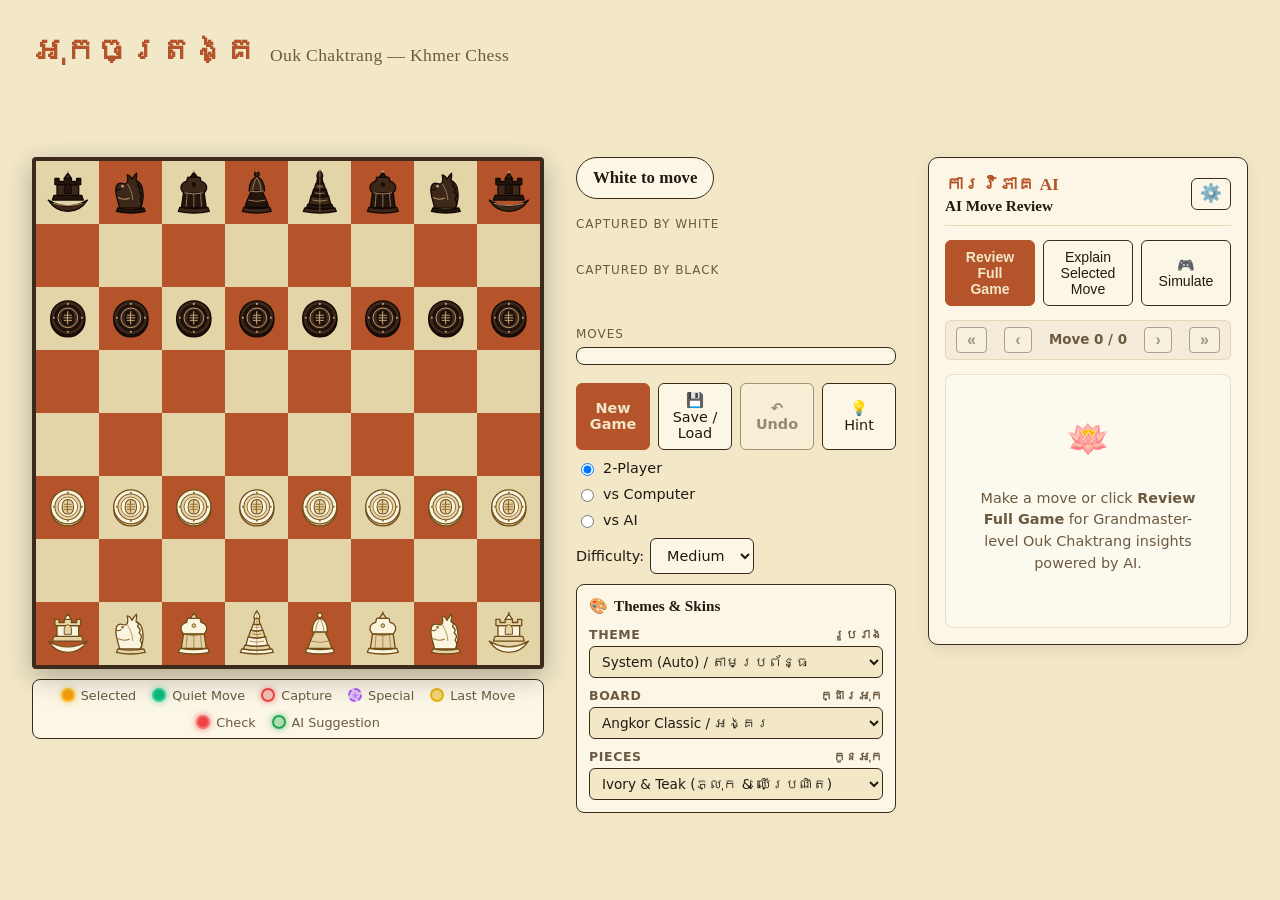
==== commit 61ad89bf: "feat(engine): rebuild the local search and teach it to win won endgames The "vs Computer" engine was" ====
--- a/artifact/ouk-chaktrong.html
+++ b/artifact/ouk-chaktrong.html
@@ -2157,23 +2157,28 @@
     return out;
   }
 
+  // Squares hold plain {type, color} value objects that nothing in the codebase
+  // ever mutates — a piece changing type or colour is always a *new* object
+  // written into a square. So a successor board can share them and only the
+  // 64-slot array itself has to be copied, instead of copying every piece on it.
   function cloneBoard(board) {
-    return board.map(function (p) { return p ? { type: p.type, color: p.color } : null; });
+    return board.slice();
   }
 
   // Board/bookkeeping transition only — deliberately does NOT compute
-  // status or counting. generateLegalMoves calls this (via isInCheck) once
-  // per candidate move to test king safety; if it called the full applyMove
-  // instead, computing one move's status would recursively require
-  // computing every future ply's status too (deriveStatus ->
-  // generateLegalMoves -> applyMove -> deriveStatus -> ...), which never
-  // terminates. Only the public applyMove (below) finalizes status.
+  // status or counting. The public applyMove (below) is the only caller that
+  // finalizes status, and it must be the only one: deriveStatus needs
+  // generateLegalMoves, so if the raw transition resolved status too,
+  // computing one move's status would recursively require computing every
+  // future ply's status as well (deriveStatus -> generateLegalMoves ->
+  // applyMoveRaw -> deriveStatus -> ...), which never terminates.
   function applyMoveRaw(state, move) {
     var board = cloneBoard(state.board);
     var fromIdx = move.from.rank * 8 + move.from.file;
     var toIdx = move.to.rank * 8 + move.to.file;
-    var movedPiece = { type: move.piece.type, color: move.piece.color };
-    if (move.special === 'promotion') movedPiece.type = 'Q';
+    var movedPiece = move.special === 'promotion'
+      ? { type: 'Q', color: move.piece.color }
+      : move.piece;
     board[fromIdx] = null;
     board[toIdx] = movedPiece;
 
@@ -2299,43 +2304,80 @@
     return next;
   }
 
-  // Attack detection deliberately does NOT reuse pawnMoves()'s forward-step
-  // logic: a pawn's forward move requires an empty destination and is not a
-  // threat, while its diagonal squares are threatened regardless of whether
-  // anything currently occupies them. Reusing generateBaseMoves verbatim for
-  // pawns would report the empty square ahead as "attacked", which is wrong.
-  function pawnAttackSquares(rank, file, color) {
-    var dir = color === 'w' ? 1 : -1;
-    var r1 = rank + dir;
-    var squares = [];
-    [-1, 1].forEach(function (df) {
-      var f2 = file + df;
-      if (inBounds(r1, f2)) squares.push({ rank: r1, file: f2 });
-    });
-    return squares;
-  }
-
+  // Asked the other way round from move generation: instead of sweeping the
+  // board and generating every move each enemy piece could make, look outward
+  // from the square itself and ask which of its neighbours could be standing
+  // there. Same answer, a few dozen array reads instead of a few hundred
+  // throwaway move objects — and this runs once per candidate move of every
+  // position the search looks at, so it is the hottest function in the app.
+  // tests/engine.test.js checks it against a generate-and-scan reference over
+  // randomly played positions, which is what keeps the two readings of the
+  // rules from drifting apart.
+  //
+  // Base patterns only: the first-move exceptions (the Sdaach's jump, the
+  // Neang's double step) are move options, not standing threats, and counting
+  // them here would make isInCheck depend circularly on their own eligibility.
   function isSquareAttacked(state, rank, file, byColor) {
-    for (var r = 0; r < 8; r++) {
-      for (var f = 0; f < 8; f++) {
-        var p = pieceAt(state, r, f);
-        if (!p || p.color !== byColor) continue;
-        if (p.type === 'P') {
-          var attacks = pawnAttackSquares(r, f, byColor);
-          for (var k = 0; k < attacks.length; k++) {
-            if (attacks[k].rank === rank && attacks[k].file === file) return true;
-          }
-          continue;
+    var board = state.board;
+    var forward = byColor === 'w' ? 1 : -1;
+
+    // Trey. Its threat is unconditional: the two diagonal squares ahead of a
+    // Trey are attacked whatever is standing on them, and its forward step is
+    // not an attack at all — which is exactly why attack detection cannot
+    // reuse the pawn's move generation.
+    var pawnRank = rank - forward;
+    if (inBounds(pawnRank, file)) {
+      for (var pf = file - 1; pf <= file + 1; pf += 2) {
+        if (!inBounds(pawnRank, pf)) continue;
+        var trey = board[pawnRank * 8 + pf];
+        if (trey && trey.color === byColor && trey.type === 'P') return true;
+      }
+    }
+
+    // Every other piece declines to attack a square its own side occupies,
+    // exactly as generateBaseMoves declines to move onto one.
+    var occupant = board[rank * 8 + file];
+    if (occupant && occupant.color === byColor) return false;
+
+    // Ses.
+    for (var k = 0; k < KNIGHT_STEPS.length; k++) {
+      var kr = rank + KNIGHT_STEPS[k][0], kf = file + KNIGHT_STEPS[k][1];
+      if (!inBounds(kr, kf)) continue;
+      var ses = board[kr * 8 + kf];
+      if (ses && ses.color === byColor && ses.type === 'N') return true;
+    }
+
+    // Sdaach, Neang and Koul all move one square, so any of them attacking
+    // this square is standing on one of its eight neighbours.
+    for (var n = 0; n < KING_STEPS.length; n++) {
+      var dr = KING_STEPS[n][0], df = KING_STEPS[n][1];
+      if (!inBounds(rank + dr, file + df)) continue;
+      var neighbour = board[(rank + dr) * 8 + (file + df)];
+      if (!neighbour || neighbour.color !== byColor) continue;
+      if (neighbour.type === 'K') return true;
+      if (dr !== 0 && df !== 0) {
+        if (neighbour.type === 'Q' || neighbour.type === 'B') return true;
+      } else if (neighbour.type === 'B' && df === 0 && dr === -forward) {
+        // The Koul's one straight move is forward, so the Koul making it is
+        // the neighbour directly behind this square.
+        return true;
+      }
+    }
+
+    // Touk, along its four rays until something blocks the line.
+    for (var d = 0; d < ORTHOGONAL_DIRS.length; d++) {
+      var rr = rank + ORTHOGONAL_DIRS[d][0], rf = file + ORTHOGONAL_DIRS[d][1];
+      while (inBounds(rr, rf)) {
+        var blocker = board[rr * 8 + rf];
+        if (blocker) {
+          if (blocker.color === byColor && blocker.type === 'R') return true;
+          break;
         }
-        // Base patterns only: the first-move exceptions (Task 6) are move
-        // options, not standing threats, and including them here would make
-        // isInCheck depend circularly on their own eligibility check.
-        var moves = generateBaseMoves(state, r, f);
-        for (var i = 0; i < moves.length; i++) {
-          if (moves[i].to.rank === rank && moves[i].to.file === file) return true;
-        }
-      }
-    }
+        rr += ORTHOGONAL_DIRS[d][0];
+        rf += ORTHOGONAL_DIRS[d][1];
+      }
+    }
+
     return false;
   }
 
@@ -2389,6 +2431,30 @@
     return out;
   }
 
+  // King-safety test for one candidate move, done by mutating the board and
+  // putting it back. The obvious implementation is applyMoveRaw + isInCheck,
+  // but that clones all 64 squares, allocates a whole successor state and
+  // copies the entire move history for EVERY candidate move of EVERY position
+  // the search looks at - and isInCheck reads nothing but the board. Making
+  // and unmaking the two squares in place is the same test without that cost.
+  // Nothing here can throw between the make and the unmake, so the board is
+  // always restored.
+  function leavesOwnKingInCheck(state, move) {
+    var board = state.board;
+    var fromIdx = move.from.rank * 8 + move.from.file;
+    var toIdx = move.to.rank * 8 + move.to.file;
+    var moved = board[fromIdx];
+    var displaced = board[toIdx];
+
+    board[fromIdx] = null;
+    board[toIdx] = move.special === 'promotion' ? { type: 'Q', color: moved.color } : moved;
+    var exposed = isInCheck(state, moved.color);
+    board[fromIdx] = moved;
+    board[toIdx] = displaced;
+
+    return exposed;
+  }
+
   function generateLegalMoves(state, color) {
     var legal = [];
     for (var r = 0; r < 8; r++) {
@@ -2397,8 +2463,7 @@
         if (!p || p.color !== color) continue;
         var candidates = generatePseudoMoves(state, r, f);
         for (var i = 0; i < candidates.length; i++) {
-          var resulting = applyMoveRaw(state, candidates[i]);
-          if (!isInCheck(resulting, color)) legal.push(candidates[i]);
+          if (!leavesOwnKingInCheck(state, candidates[i])) legal.push(candidates[i]);
         }
       }
     }
@@ -2599,123 +2664,830 @@
 
   var OukEngine = (typeof module !== 'undefined' && module.exports) ? require('./engine.js') : root.OukEngine;
 
-  var PIECE_VALUES = { R: 5, N: 3, B: 2.5, Q: 1.5, P: 1, K: 0 };
-  var MOBILITY_WEIGHT = 0.02;
-
-  function materialScore(state) {
+  // ---------------------------------------------------------------------------
+  // Scale
+  //
+  // Everything inside the search is integer centipawns: a Trey (pawn) is 100.
+  // Integers are not just faster, they are what makes the evaluation of a
+  // symmetric position come out at exactly zero — floating-point addition is
+  // not associative, so summing the same set of values in White's order and in
+  // Black's order can differ in the last bit. The public evaluate() divides
+  // back down to pawn units, which is the scale src/review.js classifies with.
+  // ---------------------------------------------------------------------------
+
+  var VALUE = { R: 500, N: 300, B: 250, Q: 150, P: 100, K: 0 };
+
+  var MATE_SCORE = 100000;
+  // Any score this large is a mate score carrying a distance-to-mate, not an
+  // evaluation. 1000 is comfortably more than the deepest ply we can reach.
+  var MATE_THRESHOLD = MATE_SCORE - 1000;
+  // A finite stand-in for infinity. Windows are narrowed with `-alpha - 1`,
+  // and doing that arithmetic on Infinity produces a window that excludes
+  // every score.
+  var INF = 1000000;
+
+  // ---------------------------------------------------------------------------
+  // Piece-square tables
+  //
+  // Written from White's point of view, row 0 = rank 1 (White's back rank).
+  // Black reads the same table with the rank mirrored.
+  //
+  // Every table is symmetric about the file axis — value[r][f] === value[r][7-f].
+  // That is not decoration. Ouk Chaktrang's opening position is symmetric under
+  // a 180° rotation, not under a plain rank flip: White's Sdaach starts on d1
+  // and Black's on e8. Rank-mirrored lookups therefore only cancel out on the
+  // starting position if the tables are file-symmetric, and evaluate() must
+  // return exactly 0 there. tests/ai.test.js checks the symmetry directly.
+  // ---------------------------------------------------------------------------
+
+  function flatten(rows) {
+    var out = new Array(64);
+    for (var r = 0; r < 8; r++) {
+      for (var f = 0; f < 8; f++) out[r * 8 + f] = rows[r][f];
+    }
+    return out;
+  }
+
+  // Trey. Promotes on rank 6 (index 5) rather than the last rank, so a pawn on
+  // rank 5 is one step from becoming a Neang and the table rises steeply there.
+  // Ranks 6-8 are unreachable for a White pawn: arriving is promoting.
+  var PST_P = flatten([
+    [0, 0, 0, 0, 0, 0, 0, 0],
+    [0, 0, 0, 0, 0, 0, 0, 0],
+    [0, 0, 2, 4, 4, 2, 0, 0],
+    [4, 6, 10, 14, 14, 10, 6, 4],
+    [20, 24, 30, 34, 34, 30, 24, 20],
+    [0, 0, 0, 0, 0, 0, 0, 0],
+    [0, 0, 0, 0, 0, 0, 0, 0],
+    [0, 0, 0, 0, 0, 0, 0, 0]
+  ]);
+
+  // Neang — one diagonal step. Short-range, so placement is nearly everything
+  // it has: a Neang on the rim touches two squares instead of four.
+  var PST_Q = flatten([
+    [-6, -4, -2, 0, 0, -2, -4, -6],
+    [-4, 0, 2, 4, 4, 2, 0, -4],
+    [-2, 2, 6, 8, 8, 6, 2, -2],
+    [0, 4, 8, 10, 10, 8, 4, 0],
+    [0, 4, 8, 10, 10, 8, 4, 0],
+    [-2, 2, 6, 8, 8, 6, 2, -2],
+    [-4, 0, 2, 4, 4, 2, 0, -4],
+    [-6, -4, -2, 0, 0, -2, -4, -6]
+  ]);
+
+  // Koul — one diagonal step or one step straight forward. It can only ever go
+  // forward or sideways-forward, so a Koul left at home is a Koul doing nothing.
+  var PST_B = flatten([
+    [-8, -4, -2, 0, 0, -2, -4, -8],
+    [-4, 0, 4, 6, 6, 4, 0, -4],
+    [-2, 4, 8, 10, 10, 8, 4, -2],
+    [0, 6, 10, 12, 12, 10, 6, 0],
+    [2, 6, 10, 12, 12, 10, 6, 2],
+    [0, 4, 8, 10, 10, 8, 4, 0],
+    [-2, 0, 4, 6, 6, 4, 0, -2],
+    [-6, -4, -2, 0, 0, -2, -4, -6]
+  ]);
+
+  // Ses — the knight, unchanged from chess and, with only one true slider on
+  // the board, relatively much stronger here than it is there.
+  var PST_N = flatten([
+    [-30, -20, -12, -8, -8, -12, -20, -30],
+    [-20, -8, 0, 4, 4, 0, -8, -20],
+    [-12, 0, 10, 14, 14, 10, 0, -12],
+    [-8, 4, 14, 18, 18, 14, 4, -8],
+    [-8, 4, 14, 18, 18, 14, 4, -8],
+    [-12, 0, 10, 14, 14, 10, 0, -12],
+    [-20, -8, 0, 4, 4, 0, -8, -20],
+    [-30, -20, -12, -8, -8, -12, -20, -30]
+  ]);
+
+  // Touk — the only long-range piece in the game, and so the piece that decides
+  // most of them. Rank 6 is where the enemy Trey line starts.
+  var PST_R = flatten([
+    [0, 2, 4, 6, 6, 4, 2, 0],
+    [0, 2, 4, 6, 6, 4, 2, 0],
+    [0, 2, 4, 6, 6, 4, 2, 0],
+    [2, 4, 6, 8, 8, 6, 4, 2],
+    [4, 6, 8, 10, 10, 8, 6, 4],
+    [8, 10, 12, 12, 12, 12, 10, 8],
+    [6, 8, 10, 10, 10, 10, 8, 6],
+    [4, 6, 8, 8, 8, 8, 6, 4]
+  ]);
+
+  // Sdaach, with pieces still on: stay home, out of the open.
+  var PST_K_MID = flatten([
+    [10, 14, 8, 0, 0, 8, 14, 10],
+    [6, 8, 2, -6, -6, 2, 8, 6],
+    [-6, -6, -10, -14, -14, -10, -6, -6],
+    [-20, -20, -24, -28, -28, -24, -20, -20],
+    [-30, -30, -34, -38, -38, -34, -30, -30],
+    [-40, -40, -44, -48, -48, -44, -40, -40],
+    [-50, -50, -54, -58, -58, -54, -50, -50],
+    [-60, -60, -64, -68, -68, -64, -60, -60]
+  ]);
+
+  // Sdaach, once the board has emptied: march it to the middle. This matters
+  // more in Ouk Chaktrang than in chess, because a king that will not help
+  // cannot mate, and a mate that does not arrive is a counting draw.
+  var PST_K_END = flatten([
+    [-40, -26, -16, -10, -10, -16, -26, -40],
+    [-26, -12, -2, 4, 4, -2, -12, -26],
+    [-16, -2, 10, 16, 16, 10, -2, -16],
+    [-10, 4, 16, 22, 22, 16, 4, -10],
+    [-10, 4, 16, 22, 22, 16, 4, -10],
+    [-16, -2, 10, 16, 16, 10, -2, -16],
+    [-26, -12, -2, 4, 4, -2, -12, -26],
+    [-40, -26, -16, -10, -10, -16, -26, -40]
+  ]);
+
+  var PST = { P: PST_P, Q: PST_Q, B: PST_B, N: PST_N, R: PST_R };
+
+  // Both sides' non-king, non-pawn material at the opening: 2 Touk + 2 Ses +
+  // 2 Koul + 1 Neang per side. Used to blend the two king tables.
+  var PHASE_MAX = 2 * (2 * VALUE.R + 2 * VALUE.N + 2 * VALUE.B + VALUE.Q);
+
+  var ROOK_MOBILITY_CP = 3;
+
+  // ---------------------------------------------------------------------------
+  // Evaluation
+  // ---------------------------------------------------------------------------
+
+  // Counted inline rather than through OukEngine.generateBaseMoves so the
+  // evaluation allocates nothing: at a hundred thousand leaves a second, the
+  // move objects it would throw away are the expensive part. The Touk is the
+  // only piece whose reach depends on what is in the way, so it is the only
+  // one worth counting — every other piece's placement is already in its table.
+  function rookMobility(board, index) {
+    var rank = index >> 3, file = index & 7;
+    var color = board[index].color;
+    var count = 0;
+    var deltas = [[1, 0], [-1, 0], [0, 1], [0, -1]];
+    for (var d = 0; d < 4; d++) {
+      var r = rank + deltas[d][0], f = file + deltas[d][1];
+      while (r >= 0 && r < 8 && f >= 0 && f < 8) {
+        var occ = board[r * 8 + f];
+        if (occ) {
+          if (occ.color !== color) count++;
+          break;
+        }
+        count++;
+        r += deltas[d][0];
+        f += deltas[d][1];
+      }
+    }
+    return count;
+  }
+
+  function edgeDistance(index) {
+    var rank = index >> 3, file = index & 7;
+    return Math.min(rank, 7 - rank, file, 7 - file);
+  }
+
+  function kingDistance(a, b) {
+    return Math.max(Math.abs((a >> 3) - (b >> 3)), Math.abs((a & 7) - (b & 7)));
+  }
+
+  // With the loser reduced to a bare Sdaach, material tells the search nothing
+  // it does not already know and every move looks alike. These two terms are
+  // the gradient that turns "winning" into "winning by move 40": drive the
+  // lone king to the rim, and bring your own king up to help. Kept under a
+  // pawn so it can never outweigh material.
+  function mateDriveScore(winnerKing, loserKing) {
+    return (3 - edgeDistance(loserKing)) * 12 + (7 - kingDistance(winnerKing, loserKing)) * 8;
+  }
+
+  // An advantage you cannot convert before the count expires is not worth what
+  // the material says. Scaling the leader's score down as the budget is spent
+  // is what makes the search prefer the line that mates in eight over the line
+  // that wins another Touk in twelve — the second one is a draw.
+  function countingPressure(score, state) {
+    var counting = state.counting;
+    if (!counting || !counting.active || !counting.budget || counting.budget <= 0) return score;
+    var remaining = counting.budget - counting.elapsed;
+    if (remaining <= 0) return 0;
+    var urgency = remaining / counting.budget;
+    // 0.35 at the buzzer rather than 0: the leader should still prefer being a
+    // Touk up when the count resets, and captures do reset the no-progress one.
+    var damping = 0.35 + 0.65 * urgency;
+    var leaderIsWhite = score > 0;
+    if (counting.trigger === 'bareKing' && counting.disadvantagedColor) {
+      leaderIsWhite = counting.disadvantagedColor === 'b';
+      if ((leaderIsWhite && score <= 0) || (!leaderIsWhite && score >= 0)) return score;
+    }
+    return Math.round(score * damping);
+  }
+
+  // White-relative score in centipawns.
+  function evaluateCp(state) {
+    var board = state.board;
     var score = 0;
+    var phaseMaterial = 0;
+    var kingIndex = { w: -1, b: -1 };
+    var otherPieces = { w: 0, b: 0 };
+
     for (var i = 0; i < 64; i++) {
-      var p = state.board[i];
-      if (!p) continue;
-      var v = PIECE_VALUES[p.type];
-      score += p.color === 'w' ? v : -v;
-    }
+      var piece = board[i];
+      if (!piece) continue;
+      var white = piece.color === 'w';
+
+      if (piece.type === 'K') {
+        kingIndex[piece.color] = i;
+        continue;
+      }
+      otherPieces[piece.color]++;
+
+      // Black reads the tables with the rank mirrored; the file is left alone
+      // because every table is file-symmetric anyway.
+      var pstIndex = white ? i : (7 - (i >> 3)) * 8 + (i & 7);
+      var value = VALUE[piece.type] + PST[piece.type][pstIndex];
+      if (piece.type !== 'P') phaseMaterial += VALUE[piece.type];
+      if (piece.type === 'R') value += rookMobility(board, i) * ROOK_MOBILITY_CP;
+
+      score += white ? value : -value;
+    }
+
+    // Blend the two king tables by how much material is still on: a king that
+    // should hide behind its Trey line at move ten should be in the middle of
+    // the board at move sixty, and nothing in between should be a cliff edge.
+    var phase = phaseMaterial > PHASE_MAX ? 1 : phaseMaterial / PHASE_MAX;
+    var colors = ['w', 'b'];
+    for (var c = 0; c < 2; c++) {
+      var index = kingIndex[colors[c]];
+      if (index < 0) continue;
+      var kIndex = colors[c] === 'w' ? index : (7 - (index >> 3)) * 8 + (index & 7);
+      var king = Math.round(PST_K_MID[kIndex] * phase + PST_K_END[kIndex] * (1 - phase));
+      score += colors[c] === 'w' ? king : -king;
+    }
+
+    if (kingIndex.w >= 0 && kingIndex.b >= 0) {
+      if (otherPieces.b === 0 && otherPieces.w > 0) {
+        score += mateDriveScore(kingIndex.w, kingIndex.b);
+      } else if (otherPieces.w === 0 && otherPieces.b > 0) {
+        score -= mateDriveScore(kingIndex.b, kingIndex.w);
+      }
+    }
+
+    return countingPressure(score, state);
+  }
+
+  // Public evaluation, in pawn units and from White's point of view — the scale
+  // src/review.js classifies swings on.
+  function evaluate(state) {
+    return evaluateCp(state) / 100;
+  }
+
+  // ---------------------------------------------------------------------------
+  // Position hashing
+  //
+  // Zobrist, split across two 32-bit halves and folded into one 53-bit float so
+  // it can key a plain Map. The hash covers everything a score depends on: the
+  // board, the side to move, the three first-move flags, and the counting
+  // clock — two identical boards with different counts are different positions,
+  // because one of them is closer to being a draw.
+  // ---------------------------------------------------------------------------
+
+  var PIECE_ORDER = { P: 0, N: 1, B: 2, R: 3, Q: 4, K: 5 };
+  var COUNT_SLOTS = 128;
+
+  function randomTable(size, seed) {
+    var state = seed >>> 0;
+    var table = new Int32Array(size);
+    for (var i = 0; i < size; i++) {
+      state ^= state << 13; state >>>= 0;
+      state ^= state >>> 17;
+      state ^= state << 5; state >>>= 0;
+      table[i] = state | 0;
+    }
+    return table;
+  }
+
+  var Z_PIECE_HI = randomTable(64 * 12, 0x9e3779b9);
+  var Z_PIECE_LO = randomTable(64 * 12, 0x85ebca6b);
+  var Z_FLAG_HI = randomTable(8, 0xc2b2ae35);
+  var Z_FLAG_LO = randomTable(8, 0x27d4eb2f);
+  var Z_COUNT_HI = randomTable(COUNT_SLOTS * 3, 0x165667b1);
+  var Z_COUNT_LO = randomTable(COUNT_SLOTS * 3, 0xd3a2646c);
+
+  function hashState(state) {
+    var hi = 0, lo = 0;
+    var board = state.board;
+    for (var i = 0; i < 64; i++) {
+      var piece = board[i];
+      if (!piece) continue;
+      var slot = i * 12 + PIECE_ORDER[piece.type] * 2 + (piece.color === 'w' ? 0 : 1);
+      hi ^= Z_PIECE_HI[slot];
+      lo ^= Z_PIECE_LO[slot];
+    }
+    if (state.turn === 'b') { hi ^= Z_FLAG_HI[0]; lo ^= Z_FLAG_LO[0]; }
+    if (state.anyCaptureYet) { hi ^= Z_FLAG_HI[1]; lo ^= Z_FLAG_LO[1]; }
+    if (state.kingHasMoved.w) { hi ^= Z_FLAG_HI[2]; lo ^= Z_FLAG_LO[2]; }
+    if (state.kingHasMoved.b) { hi ^= Z_FLAG_HI[3]; lo ^= Z_FLAG_LO[3]; }
+    if (state.queenHasMoved.w) { hi ^= Z_FLAG_HI[4]; lo ^= Z_FLAG_LO[4]; }
+    if (state.queenHasMoved.b) { hi ^= Z_FLAG_HI[5]; lo ^= Z_FLAG_LO[5]; }
+
+    var counting = state.counting;
+    if (counting && counting.active) {
+      var trigger = counting.trigger === 'bareKing' ? 1 : 2;
+      var elapsed = Math.min(Math.max(counting.elapsed | 0, 0), COUNT_SLOTS - 1);
+      var budget = Math.min(Math.max(counting.budget | 0, 0), COUNT_SLOTS - 1);
+      var slots = [trigger * COUNT_SLOTS, COUNT_SLOTS + elapsed, 2 * COUNT_SLOTS + budget];
+      for (var s = 0; s < 3; s++) {
+        var k = slots[s] % (COUNT_SLOTS * 3);
+        hi ^= Z_COUNT_HI[k];
+        lo ^= Z_COUNT_LO[k];
+      }
+      if (counting.disadvantagedColor === 'w') { hi ^= Z_FLAG_HI[6]; lo ^= Z_FLAG_LO[6]; }
+      if (counting.disadvantagedColor === 'b') { hi ^= Z_FLAG_HI[7]; lo ^= Z_FLAG_LO[7]; }
+    }
+
+    // 21 bits of the high word above the full 32 of the low word: 53 bits, the
+    // most a double holds exactly, so distinct keys stay distinct.
+    return ((hi >>> 0) & 0x1fffff) * 4294967296 + (lo >>> 0);
+  }
+
+  // ---------------------------------------------------------------------------
+  // Transposition table
+  // ---------------------------------------------------------------------------
+
+  var TT_EXACT = 0, TT_LOWER = 1, TT_UPPER = 2;
+  var TT_MAX_ENTRIES = 150000;
+  var tt = new Map();
+  var generation = 0;
+  // Whether what is currently in the table was scored with evaluation noise on.
+  var ttNoisy = false;
+
+  // Mate scores are stored relative to the position, not to the root, or a
+  // "mate in 3" found at ply 8 would be read back at ply 2 as a mate in 9.
+  function scoreToTT(score, ply) {
+    if (score >= MATE_THRESHOLD) return score + ply;
+    if (score <= -MATE_THRESHOLD) return score - ply;
     return score;
   }
 
-  function mobilityScore(state) {
-    var white = OukEngine.generateLegalMoves(state, 'w').length;
-    var black = OukEngine.generateLegalMoves(state, 'b').length;
-    return MOBILITY_WEIGHT * (white - black);
-  }
-
-  function evaluate(state) {
-    return materialScore(state) + mobilityScore(state);
-  }
-
-  var MATE_SCORE = 100000;
-
-  function negamax(state, depth, ply, alpha, beta) {
-    if (state.status !== 'active') {
-      if (state.status === 'checkmate') {
-        // state.turn has no moves and is checkmated: worst possible outcome
-        // for state.turn. Subtracting ply prefers faster mates.
-        return -(MATE_SCORE - ply);
-      }
-      // stalemate, draw-counting, draw-noprogress: all plain draws. This one
-      // check is the entire mechanism by which the AI is counting-aware —
-      // applyMove already resolved the counting rule into state.status.
-      return 0;
-    }
-    if (depth === 0) {
-      return (state.turn === 'w' ? 1 : -1) * evaluate(state);
-    }
-    var moves = OukEngine.generateLegalMoves(state, state.turn);
-    var best = -Infinity;
+  function scoreFromTT(score, ply) {
+    if (score >= MATE_THRESHOLD) return score - ply;
+    if (score <= -MATE_THRESHOLD) return score + ply;
+    return score;
+  }
+
+  function ttStore(key, depth, score, flag, move, ply) {
+    var existing = tt.get(key);
+    // Depth-preferred: a shallow result must not evict a deep one.
+    if (existing && existing.depth > depth && existing.generation === generation) return;
+    if (!existing && tt.size >= TT_MAX_ENTRIES) tt.clear();
+    tt.set(key, {
+      depth: depth,
+      score: scoreToTT(score, ply),
+      flag: flag,
+      move: move,
+      generation: generation
+    });
+  }
+
+  // ---------------------------------------------------------------------------
+  // Move ordering
+  //
+  // Alpha-beta only pays for itself when the best move is tried first, so this
+  // is not a nicety: it is most of the search's strength. Order is transposition
+  // move, then captures by MVV-LVA, then promotions, then the two killers for
+  // this ply, then the history score.
+  // ---------------------------------------------------------------------------
+
+  // from-square and to-square identify a move uniquely here: nothing can reach
+  // the same square both normally and as a Sdaach jump, a Neang double step or
+  // a promotion.
+  function moveKey(move) {
+    return (move.from.rank * 8 + move.from.file) * 64 + (move.to.rank * 8 + move.to.file);
+  }
+
+  var MAX_PLY = 64;
+  var killers = [];
+  var historyTable = { w: new Int32Array(4096), b: new Int32Array(4096) };
+
+  function resetKillers() {
+    killers = new Array(MAX_PLY + 8);
+    for (var i = 0; i < killers.length; i++) killers[i] = [-1, -1];
+  }
+  resetKillers();
+
+  function recordKiller(ply, move) {
+    if (ply >= killers.length || move.captured) return;
+    var slot = killers[ply];
+    var key = moveKey(move);
+    if (slot[0] === key) return;
+    slot[1] = slot[0];
+    slot[0] = key;
+  }
+
+  function recordHistory(color, move, depth) {
+    if (move.captured) return;
+    var table = historyTable[color];
+    var key = moveKey(move);
+    table[key] += depth * depth;
+    if (table[key] > 1 << 24) {
+      for (var i = 0; i < 4096; i++) table[i] >>= 1;
+    }
+  }
+
+  function ageHistory() {
+    for (var c = 0; c < 2; c++) {
+      var table = c === 0 ? historyTable.w : historyTable.b;
+      for (var i = 0; i < 4096; i++) table[i] >>= 1;
+    }
+  }
+
+  function scoreMoves(state, moves, ttMove, ply) {
+    var slot = ply < killers.length ? killers[ply] : null;
+    var table = historyTable[state.turn];
+    var scores = new Array(moves.length);
     for (var i = 0; i < moves.length; i++) {
-      var child = OukEngine.applyMove(state, moves[i]);
-      var score = -negamax(child, depth - 1, ply + 1, -beta, -alpha);
+      var move = moves[i];
+      var key = moveKey(move);
+      if (key === ttMove) {
+        scores[i] = 10000000;
+      } else if (move.captured) {
+        // Most valuable victim, least valuable attacker.
+        scores[i] = 5000000 + VALUE[move.captured.type] * 16 - VALUE[move.piece.type];
+      } else if (move.special === 'promotion') {
+        scores[i] = 4000000;
+      } else if (slot && slot[0] === key) {
+        scores[i] = 3000000;
+      } else if (slot && slot[1] === key) {
+        scores[i] = 2900000;
+      } else {
+        scores[i] = table[key];
+      }
+    }
+    return scores;
+  }
+
+  // Selection sort, one step at a time from inside the move loop: a node that
+  // cuts off after two moves should not have paid to order thirty.
+  function selectNext(moves, scores, from) {
+    var best = from;
+    for (var i = from + 1; i < moves.length; i++) {
+      if (scores[i] > scores[best]) best = i;
+    }
+    if (best === from) return;
+    var m = moves[from]; moves[from] = moves[best]; moves[best] = m;
+    var s = scores[from]; scores[from] = scores[best]; scores[best] = s;
+  }
+
+  // ---------------------------------------------------------------------------
+  // Search
+  // ---------------------------------------------------------------------------
+
+  var ABORT = { abort: true };
+  var deadline = 0;
+  var nodes = 0;
+  var evalNoiseCp = 0;
+  var noiseSalt = 0;
+
+  function checkTime() {
+    nodes++;
+    // Date.now() at every node would cost more than the nodes do. Checking
+    // every 1024 puts the worst measured overshoot at about 40ms, which is
+    // close enough for a budget counted in hundreds of them.
+    if (deadline !== 0 && (nodes & 1023) === 0 && Date.now() >= deadline) throw ABORT;
+  }
+
+  // Difficulty, done by blurring the engine's eyesight rather than by cutting
+  // its depth alone. A shallow but exact engine plays sound, dull moves and
+  // still wins every material race; one that misjudges each position by a few
+  // tenths of a Trey drops a pawn now and then, the way a human does. The
+  // offset is derived from the position hash so it stays consistent within a
+  // search — an evaluation that changed between two visits to the same node
+  // would make alpha-beta return nonsense.
+  function noiseFor(state) {
+    if (evalNoiseCp === 0) return 0;
+    var key = hashState(state) + noiseSalt;
+    var span = evalNoiseCp * 2 + 1;
+    return Math.floor(key % span) - evalNoiseCp;
+  }
+
+  function relativeEval(state) {
+    var score = evaluateCp(state) + noiseFor(state);
+    return state.turn === 'w' ? score : -score;
+  }
+
+  function terminalScore(state, ply) {
+    if (state.status === 'checkmate') return -(MATE_SCORE - ply);
+    // Stalemate and both counting draws. This one check is the whole mechanism
+    // by which the search is counting-aware: applyMove has already resolved the
+    // counting rule into state.status.
+    return 0;
+  }
+
+  var QUIESCENCE_MAX_PLY = 6;
+  var DELTA_MARGIN = 200;
+
+  function isTactical(move) {
+    return !!move.captured || move.special === 'promotion';
+  }
+
+  // Standing still at depth 0 in the middle of a capture sequence is how an
+  // engine convinces itself it has won a piece one ply before losing two. The
+  // quiescence search keeps going until the position is quiet — or until the
+  // side to move is happy to stop, which is what the stand-pat score means.
+  function quiesce(state, alpha, beta, ply, qply) {
+    if (state.status !== 'active') return terminalScore(state, ply);
+    checkTime();
+
+    // In check there is nothing quiet about the position and no option to
+    // stand pat, so every legal move is examined, not just the captures.
+    var inCheck = OukEngine.isInCheck(state, state.turn);
+    var standPat = -INF;
+
+    if (!inCheck) {
+      standPat = relativeEval(state);
+      if (standPat >= beta) return standPat;
+      if (standPat > alpha) alpha = standPat;
+      if (qply >= QUIESCENCE_MAX_PLY) return standPat;
+    } else if (qply >= QUIESCENCE_MAX_PLY) {
+      return relativeEval(state);
+    }
+
+    var legal = OukEngine.generateLegalMoves(state, state.turn);
+    var moves = inCheck ? legal : legal.filter(isTactical);
+    if (moves.length === 0) return inCheck ? relativeEval(state) : standPat;
+
+    var scores = scoreMoves(state, moves, -1, ply);
+    var best = standPat;
+
+    for (var i = 0; i < moves.length; i++) {
+      selectNext(moves, scores, i);
+      var move = moves[i];
+
+      // Delta pruning: even winning this piece for free would not drag the
+      // score up to alpha, so the line cannot matter. Never while in check —
+      // there the moves are not optional.
+      if (!inCheck && move.captured &&
+          standPat + VALUE[move.captured.type] + DELTA_MARGIN < alpha) continue;
+
+      var score = -quiesce(OukEngine.applyMove(state, move), -beta, -alpha, ply + 1, qply + 1);
       if (score > best) best = score;
       if (best > alpha) alpha = best;
       if (alpha >= beta) break;
     }
+
     return best;
   }
 
-  function orderMoves(moves) {
-    // Cheap move ordering: captures first (most valuable victim first).
-    // Meaningfully improves alpha-beta pruning without a real static
-    // exchange evaluation - good enough at this engine's search depth.
-    return moves.slice().sort(function (a, b) {
-      var av = a.captured ? PIECE_VALUES[a.captured.type] : -1;
-      var bv = b.captured ? PIECE_VALUES[b.captured.type] : -1;
-      return bv - av;
-    });
-  }
-
-  function searchRoot(state, depth, deadline) {
-    var moves = orderMoves(OukEngine.generateLegalMoves(state, state.turn));
-    var bestMove = moves[0];
-    var bestScore = -Infinity;
-    var alpha = -Infinity, beta = Infinity;
+  function search(state, depth, ply, alpha, beta) {
+    if (state.status !== 'active') return terminalScore(state, ply);
+    if (depth <= 0) return quiesce(state, alpha, beta, ply, 0);
+    checkTime();
+
+    var key = hashState(state);
+    var entry = tt.get(key);
+    var ttMove = -1;
+
+    if (entry) {
+      ttMove = entry.move;
+      if (entry.depth >= depth) {
+        var stored = scoreFromTT(entry.score, ply);
+        if (entry.flag === TT_EXACT) return stored;
+        if (entry.flag === TT_LOWER) { if (stored > alpha) alpha = stored; }
+        else if (stored < beta) beta = stored;
+        if (alpha >= beta) return stored;
+      }
+    }
+
+    // The window the moves are actually searched with, which is what decides
+    // whether the result is an exact score or only a bound on one.
+    var alphaAtEntry = alpha;
+    var betaAtEntry = beta;
+
+    // status === 'active' guarantees at least one legal move exists.
+    var moves = OukEngine.generateLegalMoves(state, state.turn);
+    var scores = scoreMoves(state, moves, ttMove, ply);
+    var best = -INF;
+    var bestMove = -1;
+
     for (var i = 0; i < moves.length; i++) {
-      if (deadline && i > 0 && Date.now() >= deadline) break;
-      var child = OukEngine.applyMove(state, moves[i]);
-      var score = -negamax(child, depth - 1, 1, -beta, -alpha);
+      selectNext(moves, scores, i);
+      var move = moves[i];
+      var child = OukEngine.applyMove(state, move);
+      var score;
+
+      if (i === 0) {
+        score = -search(child, depth - 1, ply + 1, -beta, -alpha);
+      } else {
+        // Late move reductions: once the ordering has been wrong three times
+        // in a row the remaining quiet moves are unlikely to be best, so look
+        // at them a ply shallower and only pay full price if one surprises us.
+        var reduction = (depth >= 3 && i >= 3 && !move.captured && !move.special) ? 1 : 0;
+        score = -search(child, depth - 1 - reduction, ply + 1, -alpha - 1, -alpha);
+        if (score > alpha && (reduction > 0 || score < beta)) {
+          score = -search(child, depth - 1, ply + 1, -beta, -alpha);
+        }
+      }
+
+      if (score > best) {
+        best = score;
+        bestMove = moveKey(move);
+      }
+      if (best > alpha) alpha = best;
+      if (alpha >= beta) {
+        recordKiller(ply, move);
+        recordHistory(state.turn, move, depth);
+        break;
+      }
+    }
+
+    var flag = best <= alphaAtEntry ? TT_UPPER : (best >= betaAtEntry ? TT_LOWER : TT_EXACT);
+    ttStore(key, depth, best, flag, bestMove, ply);
+    return best;
+  }
+
+  // Deliberately kept in module scope: when the clock runs out mid-iteration
+  // the stack unwinds through an exception, and whatever the root had already
+  // established has to survive that.
+  var rootBestMove = null;
+  var rootBestScore = -INF;
+  var rootMovesDone = 0;
+
+  function searchRoot(state, depth, previousBest) {
+    var moves = OukEngine.generateLegalMoves(state, state.turn);
+    if (moves.length === 0) return null;
+
+    var scores = scoreMoves(state, moves, previousBest, 0);
+    var alpha = -INF, beta = INF;
+    var best = null, bestScore = -INF;
+
+    rootBestMove = null;
+    rootBestScore = -INF;
+    rootMovesDone = 0;
+
+    for (var i = 0; i < moves.length; i++) {
+      selectNext(moves, scores, i);
+      var move = moves[i];
+      var child = OukEngine.applyMove(state, move);
+      var score;
+
+      if (i === 0) {
+        score = -search(child, depth - 1, 1, -beta, -alpha);
+      } else {
+        score = -search(child, depth - 1, 1, -alpha - 1, -alpha);
+        if (score > alpha) score = -search(child, depth - 1, 1, -beta, -alpha);
+      }
+
       if (score > bestScore) {
         bestScore = score;
-        bestMove = moves[i];
+        best = move;
+        rootBestMove = move;
+        rootBestScore = score;
       }
       if (bestScore > alpha) alpha = bestScore;
-    }
-    return { move: bestMove, score: bestScore };
-  }
-
-  function chooseMove(state, options) {
+      rootMovesDone++;
+    }
+
+    return { move: best, score: bestScore };
+  }
+
+  // ---------------------------------------------------------------------------
+  // Public search entry points
+  // ---------------------------------------------------------------------------
+
+  function firstLegalMove(state) {
+    var moves = OukEngine.generateLegalMoves(state, state.turn);
+    return moves.length ? moves[0] : null;
+  }
+
+  // Full search result: the move, what the engine thinks of it, how deep it
+  // got and how many nodes that took. chooseMove is this with everything but
+  // the move thrown away.
+  function analyze(state, options) {
     options = options || {};
+    if (!state || state.status !== 'active') return null;
+
     var timeLimitMs = options.timeLimitMs || 1000;
     var maxDepth = options.maxDepth || 6;
-    var deadline = Date.now() + timeLimitMs;
+    var noise = options.evalNoiseCp || 0;
+
+    // A noisy evaluation is a different evaluation, and the table remembers
+    // scores, not positions. Entries scored with one salt must not be read back
+    // under another, or by the exact search that follows a blurred one.
+    if (noise !== 0 || ttNoisy) tt.clear();
+    ttNoisy = noise !== 0;
+    evalNoiseCp = noise;
+    noiseSalt = noise === 0 ? 0 : Math.floor(Math.random() * 1000000);
+
+    deadline = Date.now() + timeLimitMs;
+    nodes = 0;
+    generation++;
+    resetKillers();
+    ageHistory();
+
     var best = null;
-
-    for (var depth = 1; depth <= maxDepth; depth++) {
-      if (depth > 1 && Date.now() >= deadline) break;
-      var result = searchRoot(state, depth, deadline);
-      best = result.move;
-      if (Date.now() >= deadline) break;
-      if (result.score >= MATE_SCORE - 100) break;
-    }
-    return best;
+    var completedDepth = 0;
+    var aborted = false;
+
+    try {
+      // Iterative deepening. Each pass is not wasted work: it leaves the
+      // transposition table and the history scores primed so the next, deeper
+      // pass finds the good move first and prunes almost everything else.
+      for (var depth = 1; depth <= maxDepth; depth++) {
+        var result;
+        try {
+          result = searchRoot(state, depth, best ? moveKey(best.move) : -1);
+        } catch (error) {
+          if (error !== ABORT) throw error;
+          aborted = true;
+          // A partial iteration is still usable as long as one root move was
+          // searched to completion: the ordering put the previous best first,
+          // so anything that displaced it did so on a full-depth score.
+          if (rootMovesDone > 0 && rootBestMove) {
+            best = { move: rootBestMove, score: rootBestScore };
+          }
+          break;
+        }
+
+        if (!result) break;
+        best = result;
+        completedDepth = depth;
+        if (Date.now() >= deadline) break;
+        // Mate found: deeper searching cannot improve on it.
+        if (Math.abs(result.score) >= MATE_THRESHOLD) break;
+      }
+    } finally {
+      // Both of these are read by the search itself, so leaving either set
+      // would quietly change what the *next* caller gets.
+      deadline = 0;
+      evalNoiseCp = 0;
+    }
+
+    if (!best || !best.move) {
+      var fallback = firstLegalMove(state);
+      return fallback ? { move: fallback, scoreCp: 0, score: 0, depth: 0, nodes: nodes, mateIn: null, aborted: aborted } : null;
+    }
+
+    var mateIn = null;
+    if (Math.abs(best.score) >= MATE_THRESHOLD) {
+      var plies = MATE_SCORE - Math.abs(best.score);
+      mateIn = Math.ceil(plies / 2) * (best.score > 0 ? 1 : -1);
+    }
+
+    return {
+      move: best.move,
+      scoreCp: best.score,
+      score: best.score / 100,
+      depth: completedDepth,
+      nodes: nodes,
+      mateIn: mateIn,
+      aborted: aborted
+    };
+  }
+
+  function chooseMove(state, options) {
+    var result = analyze(state, options);
+    return result ? result.move : null;
+  }
+
+  // Public negamax, kept at its original signature. The window is clamped
+  // because the search narrows it with `-alpha - 1`, and doing that to
+  // Infinity yields a window nothing can score inside.
+  function negamax(state, depth, ply, alpha, beta) {
+    return search(
+      state,
+      depth,
+      ply,
+      alpha === undefined ? -INF : Math.max(alpha, -INF),
+      beta === undefined ? INF : Math.min(beta, INF)
+    );
   }
 
   // A hint is advice to the human player, so it always searches at one fixed
   // strength rather than the opponent's difficulty setting - a hint from the
   // "easy" engine would be bad advice.
-  var HINT_OPTIONS = { timeLimitMs: 800, maxDepth: 5 };
+  var HINT_OPTIONS = { timeLimitMs: 800, maxDepth: 6 };
+
+  // The full hint: the move, and what the engine makes of the position it
+  // leads to, so the board can say why it is suggesting this rather than
+  // leaving an arrow to speak for itself.
+  function suggest(state) {
+    return analyze(state, HINT_OPTIONS);
+  }
 
   function suggestMove(state) {
-    // searchRoot takes moves[0] of an empty move list, so asking a finished
-    // position for a move yields undefined. Say null instead, once, here.
-    if (state.status !== 'active') return null;
-    return chooseMove(state, HINT_OPTIONS);
+    var result = suggest(state);
+    return result ? result.move : null;
   }
 
   var api = {
     evaluate: evaluate,
+    evaluateCp: evaluateCp,
+    suggest: suggest,
     suggestMove: suggestMove,
     negamax: negamax,
+    analyze: analyze,
     MATE_SCORE: MATE_SCORE,
-    chooseMove: chooseMove
+    MATE_THRESHOLD: MATE_THRESHOLD,
+    chooseMove: chooseMove,
+    hashState: hashState,
+    // Exposed for the piece-square symmetry test, which is what guarantees
+    // evaluate() is exactly 0 on the opening position.
+    PIECE_SQUARE_TABLES: { P: PST_P, Q: PST_Q, B: PST_B, N: PST_N, R: PST_R, KMid: PST_K_MID, KEnd: PST_K_END }
   };
 
   if (typeof module !== 'undefined' && module.exports) {
@@ -3714,8 +4486,9 @@
           settings.useProxy = true;
           saveSettings(Object.assign({}, loadSettings(), { useProxy: true }));
           return proxyResult;
-        }).catch(function () {
-          throw new Error('CORS / Network Error: Browser blocked direct access to ' + directUrl + '. Enable "Use Local Proxy" in Settings or run dev-server (node scripts/dev-server.js).');
+        }).catch(function (proxyErr) {
+          var proxyMsg = (proxyErr && proxyErr.message) || String(proxyErr);
+          throw new Error('Direct access blocked (' + directErr.message + ') & Dev Proxy failed: ' + proxyMsg);
         });
       }
       throw directErr;
@@ -4669,6 +5442,35 @@
     var STORAGE_ACTIVE_GAME = 'ouk_active_game_state';
     var STORAGE_SAVED_GAMES = 'ouk_saved_games';
 
+    // The three difficulties, in one place. Depth is only half of what makes
+    // them differ: evalNoiseCp blurs the engine's evaluation by up to that many
+    // hundredths of a Trey, so an easier setting misjudges positions rather
+    // than merely seeing fewer of them. A shallow but exact engine still wins
+    // every material race and plays joylessly straight; a slightly short-
+    // sighted one drops a pawn now and then, which is what a beginner needs.
+    var DIFFICULTIES = {
+      easy: { timeLimitMs: 300, maxDepth: 3, evalNoiseCp: 60 },
+      medium: { timeLimitMs: 800, maxDepth: 5, evalNoiseCp: 12 },
+      hard: { timeLimitMs: 1500, maxDepth: 7, evalNoiseCp: 0 }
+    };
+
+    function difficultyNameFor(options) {
+      if (!options) return 'medium';
+      for (var name in DIFFICULTIES) {
+        if (DIFFICULTIES[name].maxDepth === options.maxDepth) return name;
+      }
+      return 'medium';
+    }
+
+    // A save records both the difficulty's name and the exact options it was
+    // played at. The name wins: a game saved before these presets last changed
+    // should come back at today's "Medium", not at the one it was saved under.
+    function restoreDifficulty(meta) {
+      if (meta.difficulty && DIFFICULTIES[meta.difficulty]) return DIFFICULTIES[meta.difficulty];
+      if (meta.aiOptions) return meta.aiOptions;
+      return appState.aiOptions;
+    }
+
     var appState = {
       gameState: OukEngine.createInitialState(),
       selectedSquare: null,
@@ -4677,7 +5479,7 @@
       // chat model picks the moves, via src/opponent.js)
       mode: '2p',
       aiColor: 'b',
-      aiOptions: { timeLimitMs: 800, maxDepth: 5 },
+      aiOptions: DIFFICULTIES.medium,
       aiThinkingTimeoutId: null,
       // An LLM reply arrives over the network, long after the position that
       // asked for it may have been undone, reset or switched away from. Every
@@ -4685,7 +5487,7 @@
       // is dropped rather than played onto a board it does not belong to.
       opponentRequestId: 0,
       opponentNotice: null, // why the engine answered instead of the model
-      hintMove: null, // { move, atPly } - engine suggestion drawn on the live board
+      hintMove: null, // { move, atPly, analysis } - engine suggestion drawn on the live board
       hintTimeoutId: null,
       themeState: themeState,
       viewMoveIndex: -1, // -1 means live position; >= 0 means viewing historical move
@@ -4706,7 +5508,7 @@
             var meta = restored.metadata || {};
             if (meta.mode) appState.mode = meta.mode;
             if (meta.aiColor) appState.aiColor = meta.aiColor;
-            if (meta.aiOptions) appState.aiOptions = meta.aiOptions;
+            appState.aiOptions = restoreDifficulty(meta);
             if (meta.moveReviews) appState.moveReviews = meta.moveReviews;
           }
         }
@@ -4778,6 +5580,30 @@
       appState.hintMove = null;
     }
 
+    // A hint draws an arrow; on its own that says which move without saying
+    // why it is worth playing. The search already knows - it just scored the
+    // position - so the status line reports the score too, from the point of
+    // view of whoever is being advised.
+    function hintVerdict() {
+      var hint = appState.hintMove;
+      if (!hint || !hint.analysis) return '';
+      var move = OukEngine.squareName(hint.move.from.rank, hint.move.from.file) +
+        (hint.move.captured ? 'x' : '-') +
+        OukEngine.squareName(hint.move.to.rank, hint.move.to.file);
+      var analysis = hint.analysis;
+      var verdict;
+      if (analysis.mateIn > 0) {
+        verdict = 'mate in ' + analysis.mateIn;
+      } else if (analysis.mateIn < 0) {
+        verdict = 'mated in ' + Math.abs(analysis.mateIn);
+      } else {
+        var score = analysis.score;
+        verdict = (score >= 0 ? '+' : '−') + Math.abs(score).toFixed(1) +
+          ' at depth ' + analysis.depth;
+      }
+      return '  —  💡 ' + move + ' (' + verdict + ')';
+    }
+
     function requestHint() {
       // Second press takes the hint back down, whether it is drawn already or
       // still being searched for.
@@ -4793,9 +5619,9 @@
       els.status.textContent = 'Thinking of a hint...';
       appState.hintTimeoutId = setTimeout(function () {
         appState.hintTimeoutId = null;
-        var move = OukAI.suggestMove(appState.gameState);
-        appState.hintMove = move
-          ? { move: move, atPly: appState.gameState.history.length }
+        var hint = OukAI.suggest(appState.gameState);
+        appState.hintMove = hint && hint.move
+          ? { move: hint.move, atPly: appState.gameState.history.length, analysis: hint }
           : null;
         render();
       }, 30);
@@ -5266,7 +6092,7 @@
       }
       var displayState = currentDisplayState();
       renderBoard(displayState, els.board);
-      els.status.textContent = statusText(displayState);
+      els.status.textContent = statusText(displayState) + hintVerdict();
       renderCounting(displayState);
       renderCaptured(displayState);
       renderMoves(displayState);
@@ -5862,7 +6688,7 @@
       var meta = result.metadata || {};
       if (meta.mode) appState.mode = meta.mode;
       if (meta.aiColor) appState.aiColor = meta.aiColor;
-      if (meta.aiOptions) appState.aiOptions = meta.aiOptions;
+      appState.aiOptions = restoreDifficulty(meta);
       appState.moveReviews = meta.moveReviews || {};
       appState.selectedSquare = null;
       appState.legalMovesForSelected = [];
@@ -6031,9 +6857,7 @@
         return '<option value="' + s.id + '"' + selected + '>' + s.name + ' (' + s.nameKm + ')</option>';
       }).join('');
 
-      var selectedDiff = 'medium';
-      if (appState.aiOptions && appState.aiOptions.maxDepth === 3) selectedDiff = 'easy';
-      else if (appState.aiOptions && appState.aiOptions.maxDepth === 7) selectedDiff = 'hard';
+      var selectedDiff = difficultyNameFor(appState.aiOptions);
 
       els.controls.innerHTML =
         '<div class="oc-btn-row">' +
@@ -6098,8 +6922,7 @@
         });
       });
       document.getElementById('oc-difficulty').addEventListener('change', function (evt) {
-        var presets = { easy: { timeLimitMs: 300, maxDepth: 3 }, medium: { timeLimitMs: 800, maxDepth: 5 }, hard: { timeLimitMs: 1500, maxDepth: 7 } };
-        appState.aiOptions = presets[evt.target.value];
+        appState.aiOptions = DIFFICULTIES[evt.target.value] || DIFFICULTIES.medium;
         saveActiveGame();
       });
 
